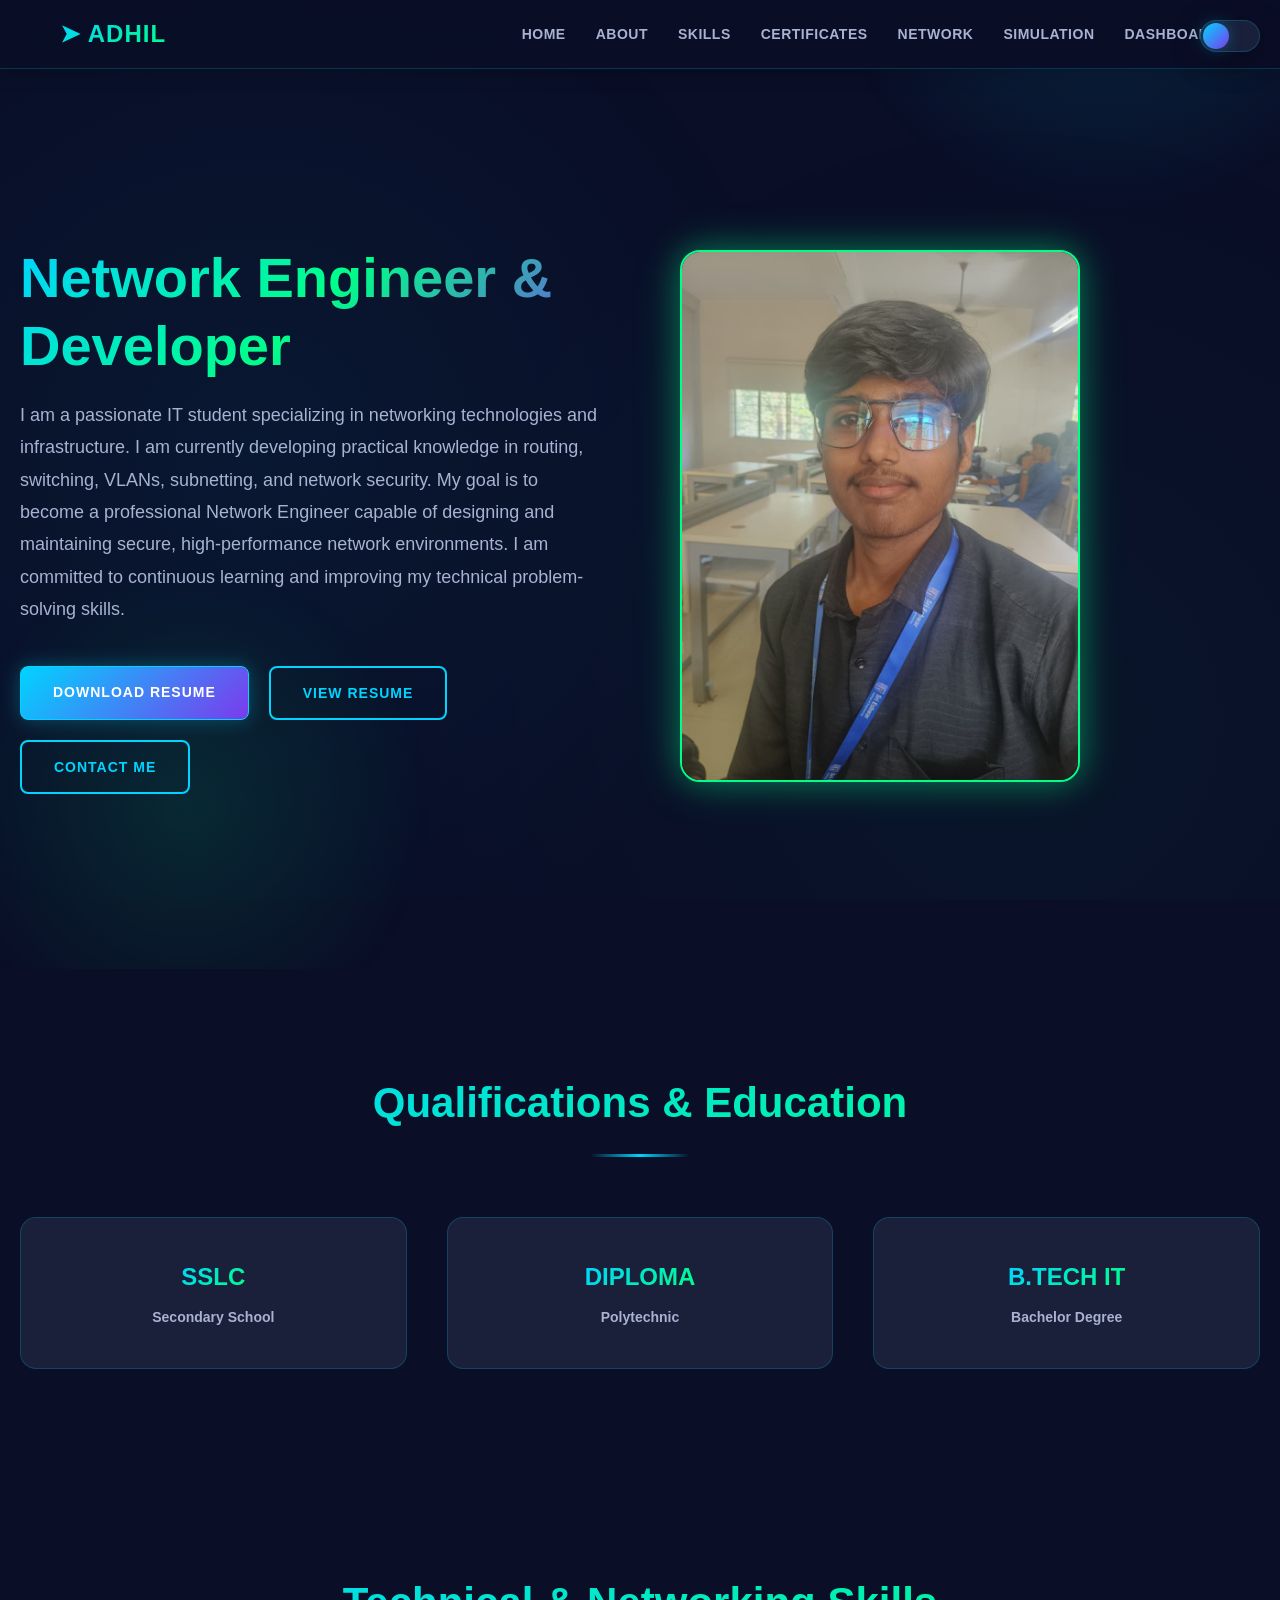
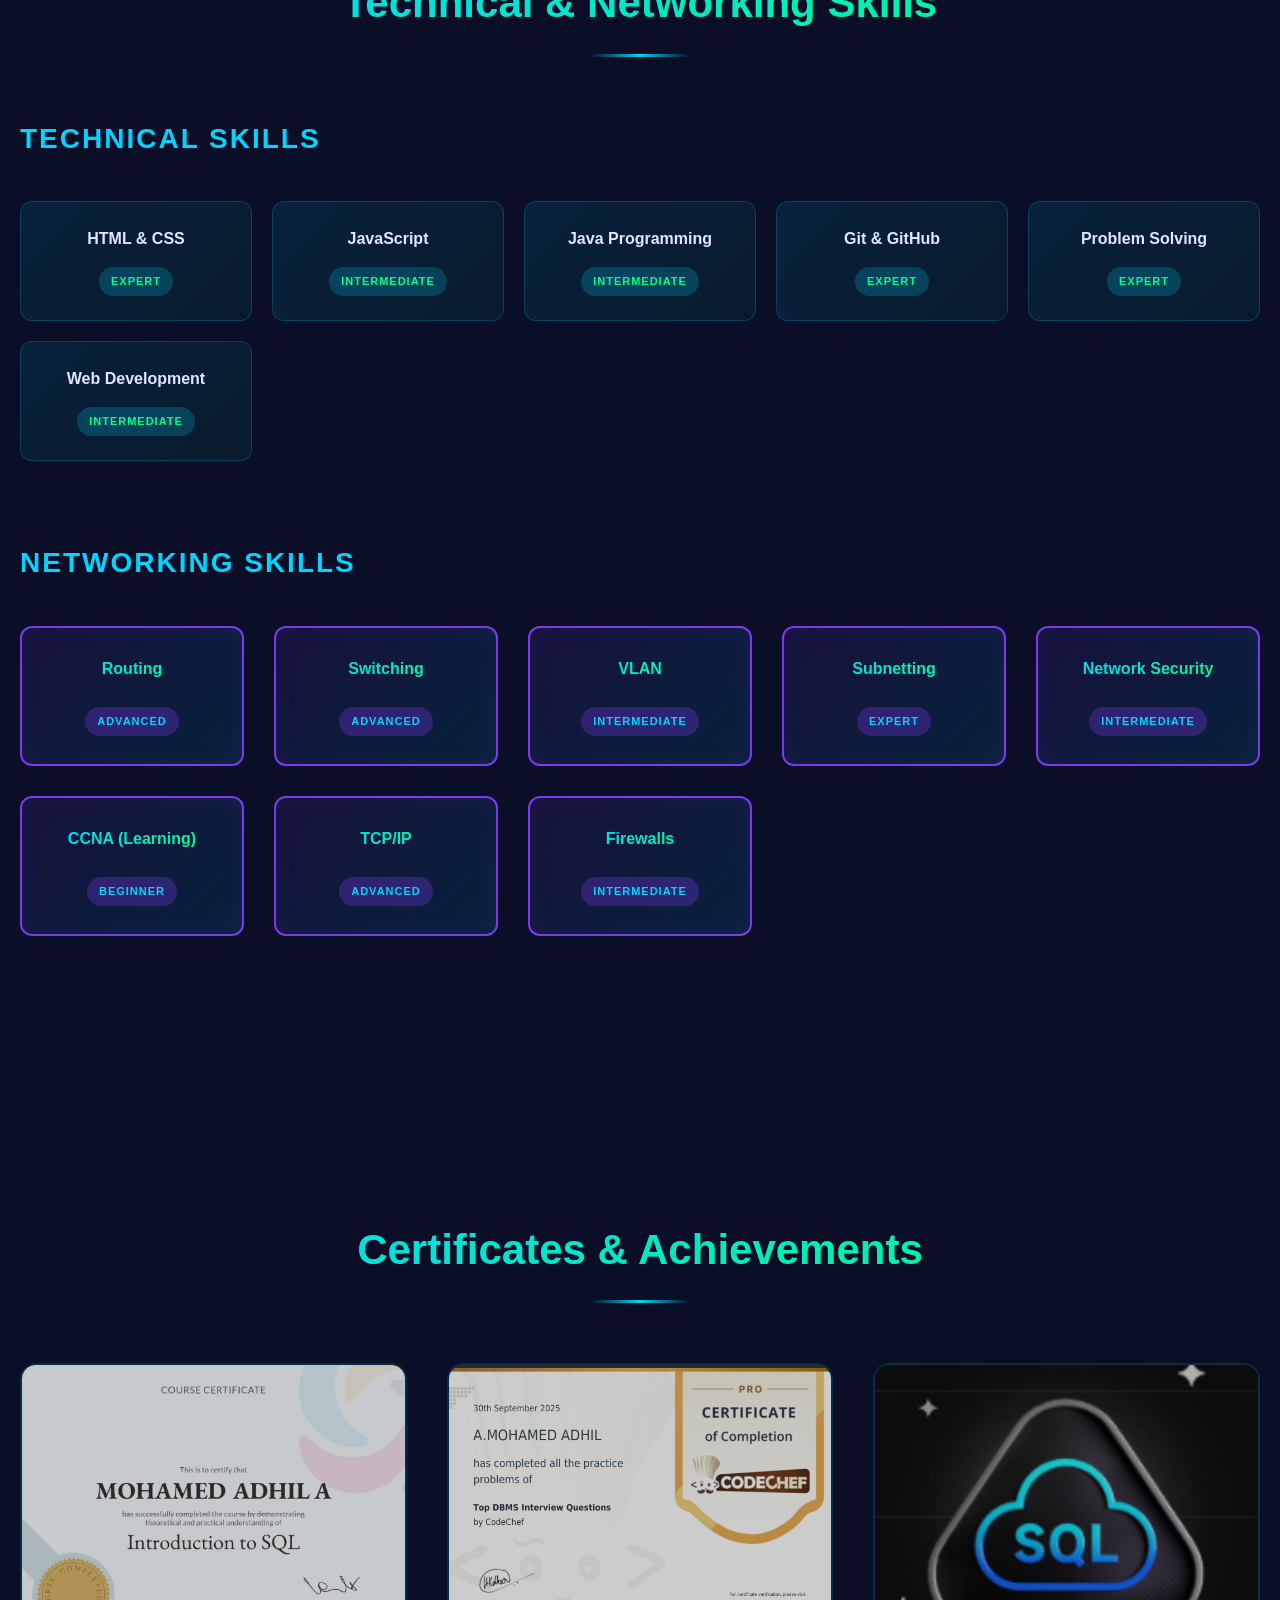
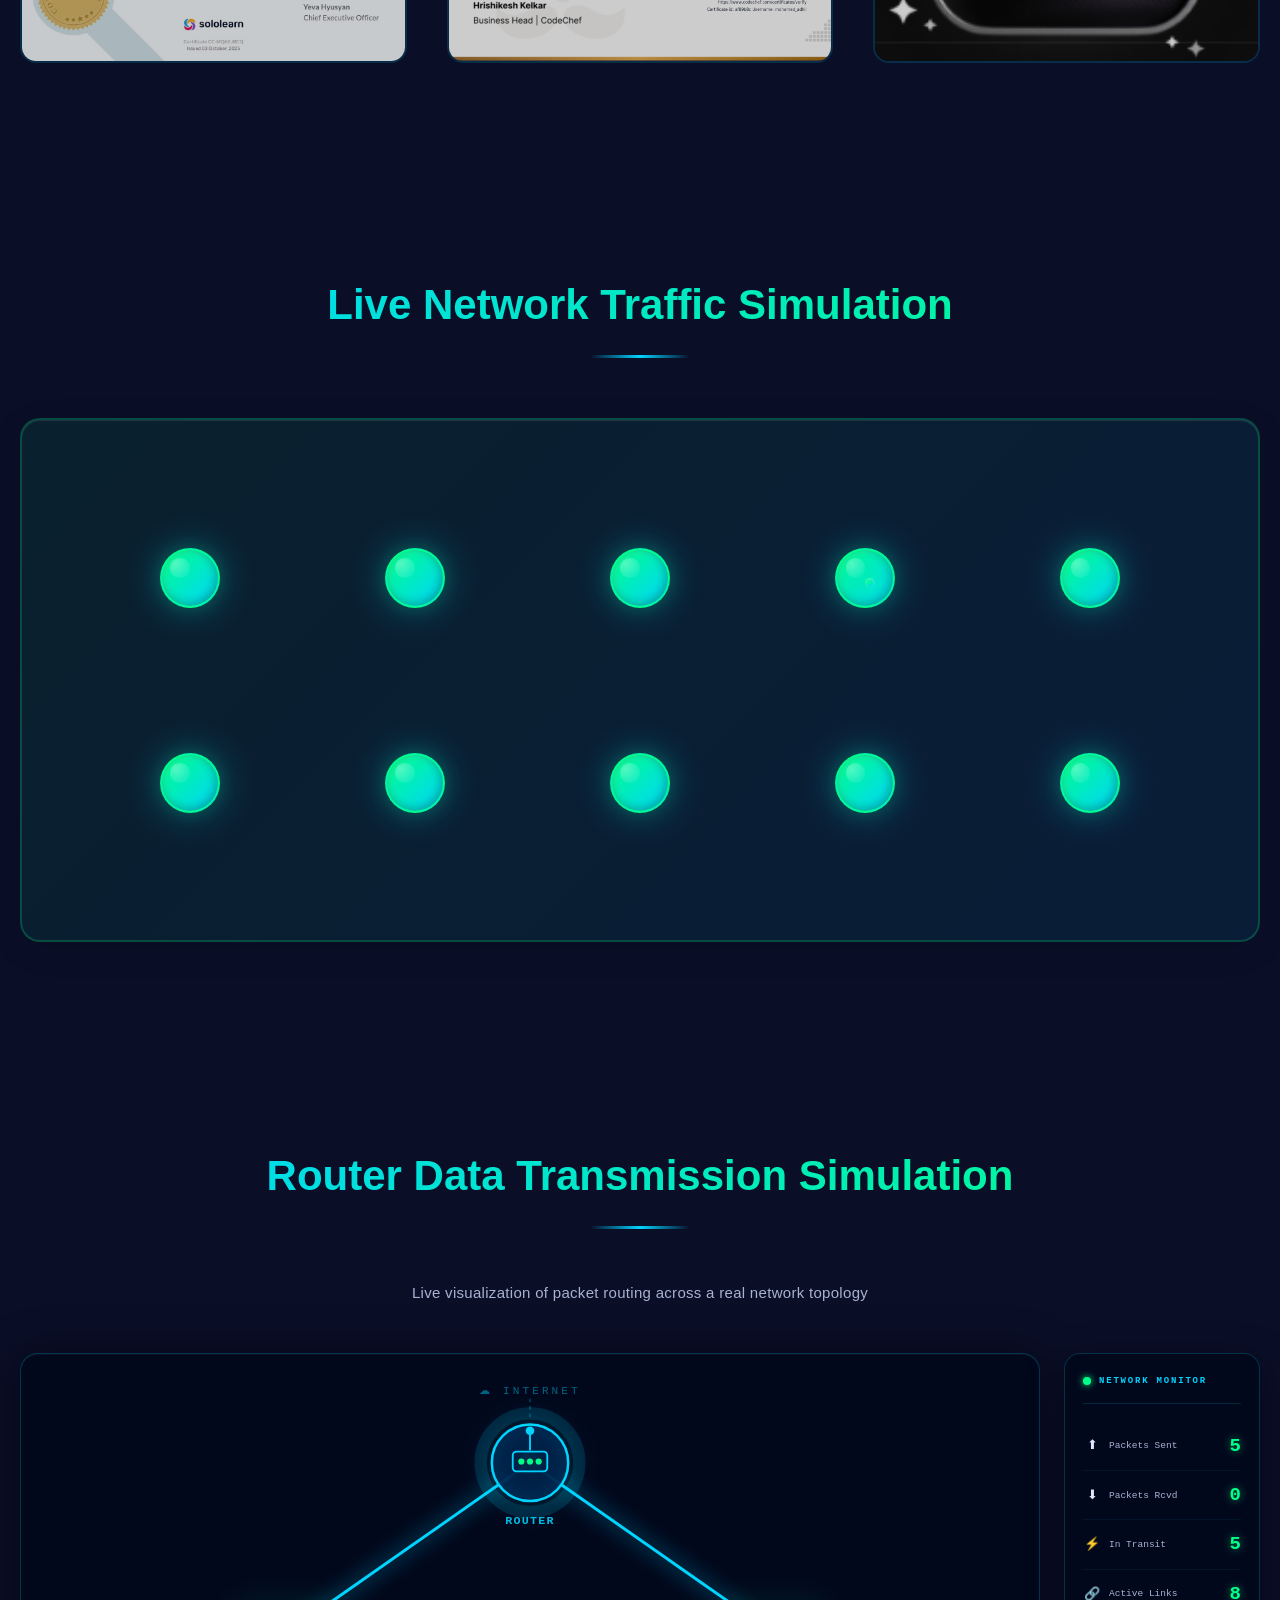
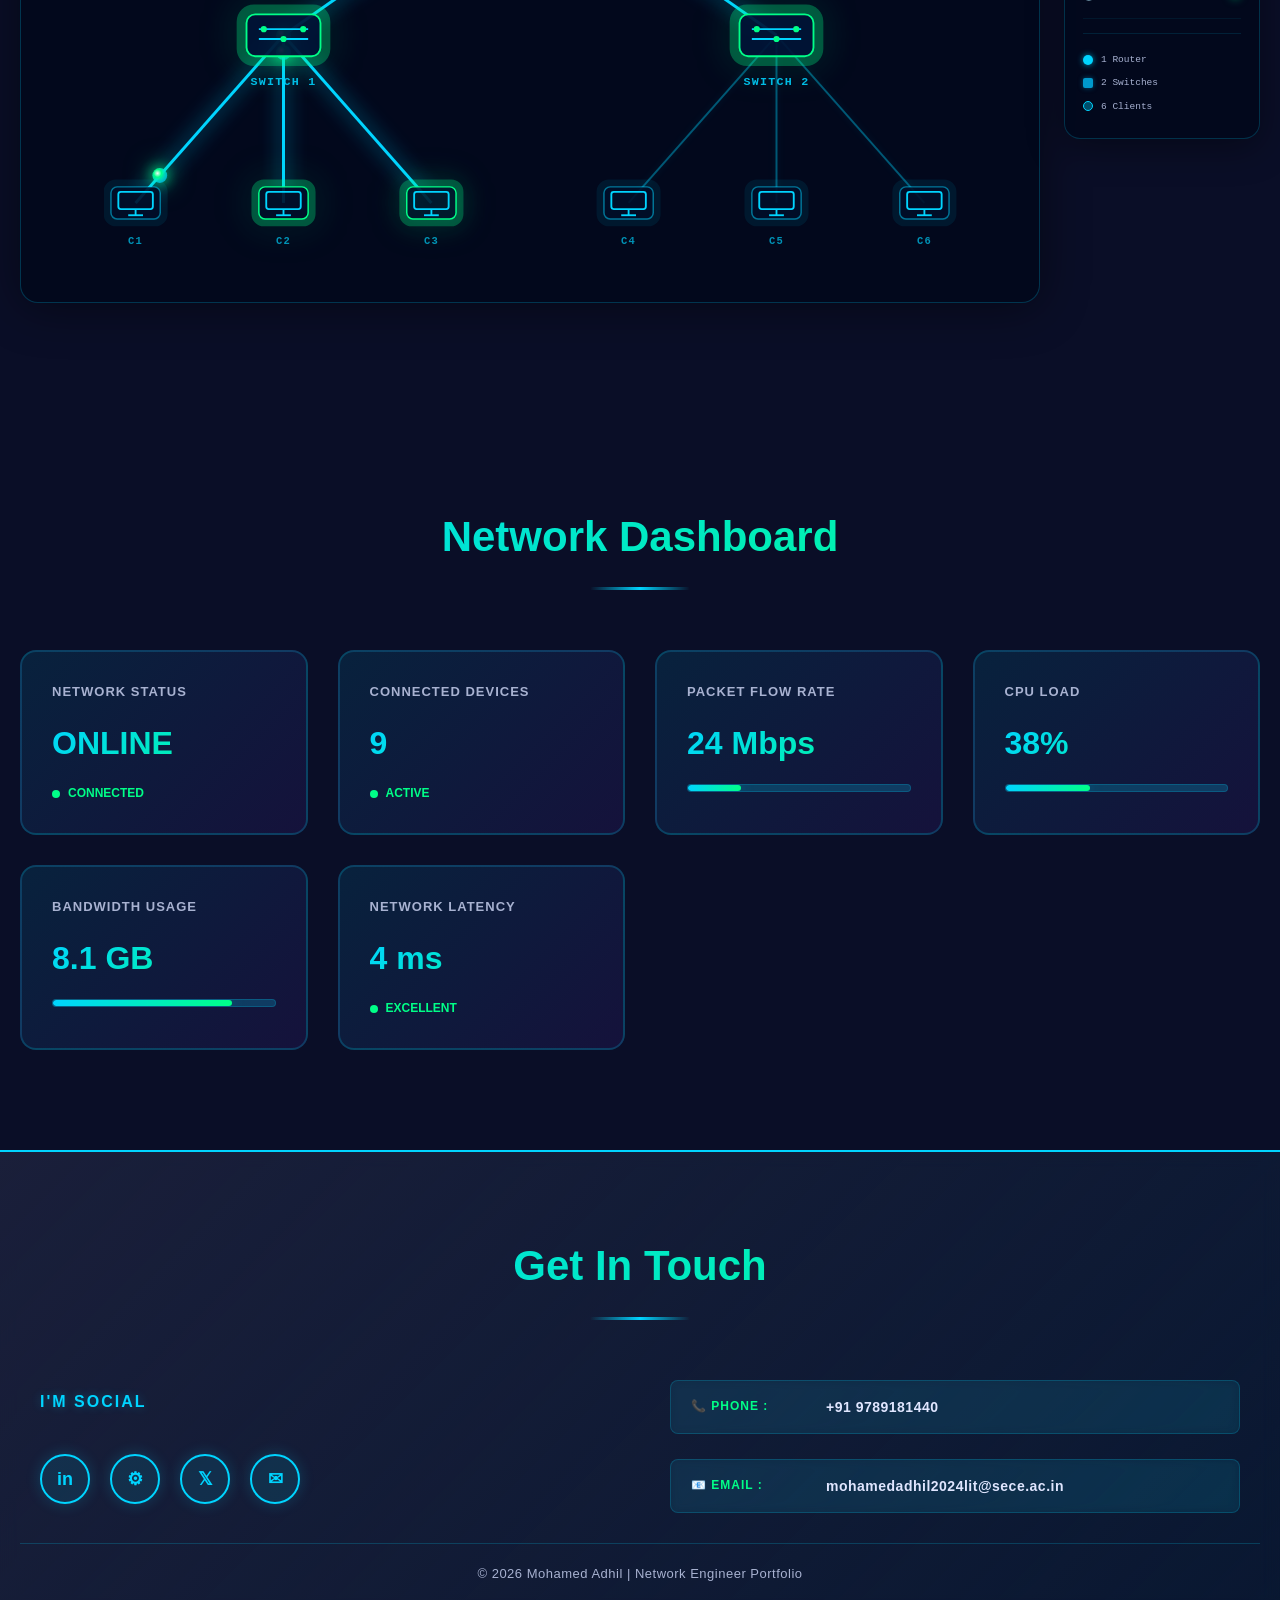
==== index.html @ 74b0b84f "Initial commit: Mohamed Adhil Network Engineer Portfolio" ====
<!DOCTYPE html>
<html lang="en">
<head>
<meta charset="UTF-8">
<meta name="viewport" content="width=device-width, initial-scale=1.0">
<title>Mohamed Adhil | Network Engineer Portfolio</title>
<link rel="stylesheet" href="style.css">
</head>
<body>

<!-- Force page to always start at HOME section -->
<script>
  // Disable browser's automatic scroll restoration
  if ('scrollRestoration' in window.history) {
    window.history.scrollRestoration = 'manual';
  }
  
  // Immediately clear any hash and force instant scroll to top
  if (window.location.hash) {
    window.history.replaceState(null, null, window.location.pathname);
  }
  window.scrollTo({ top: 0, behavior: 'instant' });
  
  // On page load completion, force scroll to top
  window.addEventListener('load', function() {
    window.scrollTo({ top: 0, behavior: 'instant' });
  });
  
  // KEY FIX: Before refresh/unload, strip the hash so the page reloads at top
  window.addEventListener('beforeunload', function() {
    if (window.location.hash) {
      window.history.replaceState(null, null, window.location.pathname);
    }
  });
</script>

<!-- Background Network Effect -->
<div class="network-background"></div>

<!-- Header -->
<header id="navbar"></header>

<!-- Dark/Light Mode Toggle -->
<div class="theme-toggle">
  <div class="toggle-ball"></div>
</div>

<!-- Main Content -->
<main>
<section id="hero"></section>
<section id="about"></section>
<section id="skills"></section>
<section id="projects"></section>
<section id="network"></section>
<section id="router-sim"></section>
<section id="dashboard"></section>
</main>

<!-- Footer -->
<footer id="contact" class="footer">
  <h2>Get In Touch</h2>
  <div class="footer-content">
    <div class="footer-section">
      <h3>I'M SOCIAL</h3>
      <div class="social-links">
        <a href="http://www.linkedin.com/in/a-mohamed-adhil" target="_blank" class="social-icon linkedin" title="LinkedIn">in</a>
        <a href="https://github.com/ADHIL7373" target="_blank" class="social-icon github" title="GitHub">⚙</a>
        <a href="https://x.com/adhil43608" target="_blank" class="social-icon twitter" title="Twitter">𝕏</a>
        <a href="mailto:mohamedadhil2024lit@sece.ac.in" class="social-icon email" title="Email">✉</a>
      </div>
    </div>
    <div class="footer-section">
      <div class="contact-item">
        <span class="contact-label">📞 PHONE :</span>
        <span class="contact-value">+91 9789181440</span>
      </div>
      <div class="contact-item">
        <span class="contact-label">📧 EMAIL :</span>
        <span class="contact-value">mohamedadhil2024lit@sece.ac.in</span>
      </div>
    </div>
  </div>
  <div class="footer-bottom">
    <p>© 2026 Mohamed Adhil | Network Engineer Portfolio</p>
  </div>
</footer>

<!-- Scripts -->
<script src="sections/components/navbar.js"></script>
<script src="sections/components/animations.js"></script>
<script src="sections/components/network.js"></script>
<script src="sections/components/dashboard.js"></script>
<script src="sections/components/router-sim.js"></script>
<script src="sections/components/binary-effect.js"></script>

<script>
// Auto-load sections
async function loadSection(id, file) {
  const res = await fetch(file);
  document.getElementById(id).innerHTML = await res.text();
  
  // Re-initialize animations and components after loading
  if (id === 'network') {
    setTimeout(() => initNetworkTraffic?.(), 150);
  }
  if (id === 'dashboard') {
    setTimeout(() => initDashboard?.(), 150);
  }
  if (id === 'router-sim') {
    setTimeout(() => initRouterSim?.(), 150);
  }
}

// Load all sections, then scroll to top and init animations
Promise.all([
  loadSection("hero", "sections/hero.html"),
  loadSection("about", "sections/about.html"),
  loadSection("skills", "sections/skills.html"),
  loadSection("projects", "sections/projects.html"),
  loadSection("network", "sections/network.html"),
  loadSection("router-sim", "sections/router-sim.html"),
  loadSection("dashboard", "sections/dashboard.html")
]).then(() => {
  // Force top after all sections have been injected
  window.scrollTo({ top: 0, behavior: 'instant' });
  // Now that all elements exist, init scroll animations
  if (typeof initScrollAnimations === 'function') initScrollAnimations();
  if (typeof initBinaryEffect    === 'function') initBinaryEffect();
});

// Theme toggle functionality
const themeToggle = document.querySelector('.theme-toggle');
const htmlElement = document.documentElement;

// Load saved theme preference
const savedTheme = localStorage.getItem('theme') || 'dark';
htmlElement.setAttribute('data-theme', savedTheme);

themeToggle.addEventListener('click', () => {
  const currentTheme = htmlElement.getAttribute('data-theme');
  const newTheme = currentTheme === 'dark' ? 'light' : 'dark';
  htmlElement.setAttribute('data-theme', newTheme);
  localStorage.setItem('theme', newTheme);
});
</script>

</body>
</html>
---- style.css ----
/* ============================================
   PORTFOLIO THEME CONFIGURATION
   ============================================ */

:root {
  /* Dark Theme (Default) */
  --bg-primary: #0a0e27;
  --bg-secondary: #1a1f3a;
  --bg-tertiary: #252d4a;
  --text-primary: #e0e6ff;
  --text-secondary: #a8b2d1;
  --accent-blue: #00d4ff;
  --accent-green: #00ff88;
  --accent-purple: #7c3aed;
  --glow-blue: rgba(0, 212, 255, 0.3);
  --glow-green: rgba(0, 255, 136, 0.2);
  --border-color: rgba(0, 212, 255, 0.2);
  --shadow: 0 8px 32px rgba(0, 0, 0, 0.3);
}

[data-theme="light"] {
  --bg-primary: #f5f7fa;
  --bg-secondary: #ffffff;
  --bg-tertiary: #eef2f7;
  --text-primary: #1a1a2e;
  --text-secondary: #5a5a7a;
  --accent-blue: #0066cc;
  --accent-green: #00aa44;
  --accent-purple: #6c2fb0;
  --glow-blue: rgba(0, 102, 204, 0.15);
  --glow-green: rgba(0, 170, 68, 0.15);
  --border-color: rgba(0, 102, 204, 0.2);
  --shadow: 0 8px 32px rgba(0, 0, 0, 0.08);
}

/* ============================================
   GLOBAL STYLES
   ============================================ */

* {
  margin: 0;
  padding: 0;
  box-sizing: border-box;
}

html, body {
  width: 100%;
  height: 100%;
  font-family: 'Segoe UI', Tahoma, Geneva, Verdana, sans-serif;
  background: var(--bg-primary);
  color: var(--text-primary);
  line-height: 1.6;
  scroll-behavior: auto;
  transition: background-color 0.3s ease, color 0.3s ease;
}

/* Background Network Effect */
.network-background {
  position: fixed;
  top: 0;
  left: 0;
  width: 100%;
  height: 100%;
  background: 
    radial-gradient(circle at 20% 50%, rgba(0, 212, 255, 0.05) 0%, transparent 50%),
    radial-gradient(circle at 80% 80%, rgba(7, 255, 136, 0.03) 0%, transparent 50%);
  pointer-events: none;
  z-index: 0;
  animation: networkFlow 20s ease-in-out infinite;
}

@keyframes networkFlow {
  0%, 100% {
    background-position: 0% 0%;
  }
  50% {
    background-position: 1% 1%;
  }
}

/* ============================================
   THEME TOGGLE
   ============================================ */

.theme-toggle {
  position: fixed;
  top: 20px;
  right: 20px;
  z-index: 1000;
  width: 60px;
  height: 32px;
  background: var(--bg-secondary);
  border: 1px solid var(--border-color);
  border-radius: 50px;
  cursor: pointer;
  display: flex;
  align-items: center;
  padding: 2px;
  box-shadow: var(--shadow);
  backdrop-filter: blur(10px);
  transition: all 0.3s ease;
}

.theme-toggle:hover {
  border-color: var(--accent-blue);
  box-shadow: 0 8px 32px var(--glow-blue);
}

.toggle-ball {
  width: 26px;
  height: 26px;
  background: linear-gradient(135deg, var(--accent-blue), var(--accent-purple));
  border-radius: 50%;
  transition: transform 0.3s cubic-bezier(0.68, -0.55, 0.265, 1.55);
  box-shadow: 0 0 15px var(--glow-blue);
}

[data-theme="light"] .toggle-ball {
  transform: translateX(28px);
}

/* ============================================
   NAVBAR
   ============================================ */

header {
  position: sticky;
  top: 0;
  z-index: 100;
  background: rgba(10, 14, 39, 0.8);
  backdrop-filter: blur(12px);
  border-bottom: 1px solid var(--border-color);
  box-shadow: 0 4px 20px rgba(0, 0, 0, 0.2);
  transition: all 0.3s ease;
}

[data-theme="light"] header {
  background: rgba(255, 255, 255, 0.9);
}

.nav {
  display: flex;
  justify-content: space-between;
  align-items: center;
  padding: 15px 60px;
  max-width: 1400px;
  margin: 0 auto;
}

.nav-logo {
  font-size: 24px;
  font-weight: 900;
  background: linear-gradient(135deg, var(--accent-blue), var(--accent-green));
  -webkit-background-clip: text;
  -webkit-text-fill-color: transparent;
  background-clip: text;
  letter-spacing: 1px;
  text-transform: uppercase;
}

.nav ul {
  display: flex;
  gap: 30px;
  list-style: none;
}

.nav a {
  color: var(--text-secondary);
  text-decoration: none;
  font-weight: 600;
  font-size: 14px;
  text-transform: uppercase;
  letter-spacing: 0.5px;
  position: relative;
  transition: color 0.3s ease;
}

.nav a::after {
  content: '';
  position: absolute;
  bottom: -5px;
  left: 0;
  width: 0;
  height: 2px;
  background: linear-gradient(90deg, var(--accent-blue), var(--accent-green));
  transition: width 0.3s ease;
}

.nav a:hover {
  color: var(--accent-blue);
}

.nav a:hover::after {
  width: 100%;
}

/* ============================================
   HERO SECTION
   ============================================ */

.hero {
  min-height: 100vh;
  display: flex;
  align-items: center;
  justify-content: center;
  position: relative;
  padding: 60px 20px;
  overflow: hidden;
}

.hero::before {
  content: '';
  position: absolute;
  top: -50%;
  right: -10%;
  width: 600px;
  height: 600px;
  background: radial-gradient(circle, rgba(0, 212, 255, 0.15) 0%, transparent 70%);
  border-radius: 50%;
  animation: float 6s ease-in-out infinite;
  z-index: 1;
}

.hero::after {
  content: '';
  position: absolute;
  bottom: -10%;
  left: -5%;
  width: 500px;
  height: 500px;
  background: radial-gradient(circle, rgba(0, 255, 136, 0.1) 0%, transparent 70%);
  border-radius: 50%;
  animation: float 8s ease-in-out infinite reverse;
  z-index: 1;
}

@keyframes float {
  0%, 100% { transform: translateY(0px); }
  50% { transform: translateY(50px); }
}

.hero-content {
  display: flex;
  align-items: center;
  gap: 80px;
  max-width: 1400px;
  position: relative;
  z-index: 2;
  width: 100%;
}

.hero-text {
  flex: 1;
  animation: slideInLeft 0.8s ease-out;
}

.hero-text h1 {
  font-size: 56px;
  font-weight: 900;
  margin-bottom: 20px;
  background: linear-gradient(135deg, var(--accent-blue), var(--accent-green), var(--accent-purple));
  -webkit-background-clip: text;
  -webkit-text-fill-color: transparent;
  background-clip: text;
  line-height: 1.2;
}

.hero-text p {
  font-size: 18px;
  color: var(--text-secondary);
  margin-bottom: 30px;
  line-height: 1.8;
}

.hero-buttons {
  display: flex;
  gap: 20px;
  flex-wrap: wrap;
  margin-top: 40px;
}

.btn {
  padding: 14px 32px;
  border-radius: 8px;
  text-decoration: none;
  font-weight: 700;
  font-size: 14px;
  text-transform: uppercase;
  letter-spacing: 1px;
  cursor: pointer;
  transition: all 0.3s ease;
  border: none;
  display: inline-block;
  position: relative;
  overflow: hidden;
}

.btn-primary {
  background: linear-gradient(135deg, var(--accent-blue), var(--accent-purple));
  color: white;
  box-shadow: 0 0 20px var(--glow-blue);
  border: 1px solid var(--accent-blue);
}

.btn-primary:hover {
  transform: translateY(-3px);
  box-shadow: 0 0 30px var(--glow-blue);
}

.btn-secondary {
  background: transparent;
  color: var(--accent-blue);
  border: 2px solid var(--accent-blue);
}

.btn-secondary:hover {
  background: var(--glow-blue);
  transform: translateY(-3px);
}

.hero-image {
  flex: 1;
  animation: slideInRight 0.8s ease-out;
}

.hero-image img {
  width: 100%;
  max-width: 400px;
  border-radius: 20px;
  border: 2px solid var(--accent-green);
  box-shadow: 0 0 30px var(--glow-green);
  filter: drop-shadow(0 0 20px rgba(0, 255, 136, 0.3));
  transition: all 0.3s ease;
}

.hero-image img:hover {
  transform: scale(1.05) rotateY(5deg);
  box-shadow: 0 0 40px var(--glow-green);
}

@keyframes slideInLeft {
  from {
    opacity: 0;
    transform: translateX(-50px);
  }
  to {
    opacity: 1;
    transform: translateX(0);
  }
}

@keyframes slideInRight {
  from {
    opacity: 0;
    transform: translateX(50px);
  }
  to {
    opacity: 1;
    transform: translateX(0);
  }
}

/* ============================================
   CONTAINER & SECTIONS
   ============================================ */

.container {
  max-width: 1400px;
  margin: 0 auto;
  padding: 100px 20px;
  position: relative;
  z-index: 2;
}

section {
  position: relative;
}

h2 {
  font-size: 42px;
  font-weight: 900;
  margin-bottom: 60px;
  text-align: center;
  background: linear-gradient(135deg, var(--accent-blue), var(--accent-green));
  -webkit-background-clip: text;
  -webkit-text-fill-color: transparent;
  background-clip: text;
  position: relative;
  padding-bottom: 20px;
}

h2::after {
  content: '';
  position: absolute;
  bottom: 0;
  left: 50%;
  transform: translateX(-50%);
  width: 100px;
  height: 3px;
  background: linear-gradient(90deg, transparent, var(--accent-blue), transparent);
  border-radius: 2px;
}

/* ============================================
   ABOUT / QUALIFICATIONS SECTION
   ============================================ */

.qualifications-grid {
  display: grid;
  grid-template-columns: repeat(auto-fit, minmax(280px, 1fr));
  gap: 40px;
  margin-top: 60px;
}

.qualification-card {
  background: var(--bg-secondary);
  border: 1px solid var(--border-color);
  border-radius: 16px;
  padding: 40px;
  text-align: center;
  font-size: 24px;
  font-weight: 900;
  cursor: pointer;
  transition: all 0.3s ease;
  position: relative;
  overflow: hidden;
  backdrop-filter: blur(10px);
}

.qualification-card::before {
  content: '';
  position: absolute;
  top: 0;
  left: 0;
  width: 100%;
  height: 3px;
  background: linear-gradient(90deg, var(--accent-blue), var(--accent-green));
  transform: scaleX(0);
  transform-origin: left;
  transition: transform 0.3s ease;
}

.qualification-card:hover {
  border-color: var(--accent-blue);
  transform: translateY(-10px);
  box-shadow: 0 0 30px var(--glow-blue);
  background: rgba(0, 212, 255, 0.05);
}

.qualification-card:hover::before {
  transform: scaleX(1);
}

.qualification-card .qual-title {
  background: linear-gradient(135deg, var(--accent-blue), var(--accent-green));
  -webkit-background-clip: text;
  -webkit-text-fill-color: transparent;
  background-clip: text;
}

/* ============================================
   SKILLS SECTION
   ============================================ */

.skills-container {
  margin-top: 60px;
}

.skill-category {
  margin-bottom: 80px;
}

.skill-category h3 {
  font-size: 28px;
  color: var(--accent-blue);
  margin-bottom: 40px;
  text-transform: uppercase;
  letter-spacing: 2px;
}

.skill-grid {
  display: grid;
  grid-template-columns: repeat(auto-fit, minmax(200px, 1fr));
  gap: 20px;
}

.skill-card {
  background: linear-gradient(135deg, rgba(0, 212, 255, 0.1), rgba(0, 255, 136, 0.05));
  border: 1px solid var(--border-color);
  border-radius: 12px;
  padding: 24px;
  text-align: center;
  font-weight: 700;
  cursor: pointer;
  transition: all 0.3s ease;
  backdrop-filter: blur(10px);
  position: relative;
  overflow: hidden;
  display: flex;
  flex-direction: column;
  gap: 12px;
  justify-content: space-between;
  min-height: 120px;
}

.skill-level {
  font-size: 11px;
  text-transform: uppercase;
  letter-spacing: 1px;
  background: rgba(0, 212, 255, 0.2);
  color: var(--accent-green);
  padding: 6px 12px;
  border-radius: 20px;
  font-weight: 600;
  align-self: center;
}

.skill-card::after {
  content: '';
  position: absolute;
  top: 0;
  left: 0;
  width: 100%;
  height: 100%;
  background: radial-gradient(circle, rgba(0, 212, 255, 0.2), transparent);
  opacity: 0;
  transition: opacity 0.3s ease;
}

.skill-card:hover {
  border-color: var(--accent-blue);
  transform: translateY(-5px) scale(1.05);
  box-shadow: 0 0 25px var(--glow-blue);
  background: linear-gradient(135deg, rgba(0, 212, 255, 0.15), rgba(0, 255, 136, 0.1));
}

.skill-card:hover::after {
  opacity: 1;
}

.networking-grid {
  display: grid;
  grid-template-columns: repeat(auto-fit, minmax(220px, 1fr));
  gap: 30px;
}

.network-skill-card {
  background: linear-gradient(135deg, rgba(124, 58, 237, 0.1), rgba(0, 212, 255, 0.1));
  border: 2px solid var(--accent-purple);
  border-radius: 12px;
  padding: 28px;
  text-align: center;
  font-weight: 700;
  font-size: 16px;
  cursor: pointer;
  transition: all 0.3s ease;
  backdrop-filter: blur(10px);
  position: relative;
  box-shadow: inset 0 0 20px rgba(124, 58, 237, 0.1);
  display: flex;
  flex-direction: column;
  gap: 12px;
  justify-content: space-between;
  min-height: 140px;
}

.network-skill-card::before {
  content: '';
  position: absolute;
  top: 0;
  left: 0;
  width: 100%;
  height: 100%;
  background: radial-gradient(circle at center, rgba(0, 212, 255, 0.3), transparent);
  opacity: 0;
  transition: opacity 0.3s ease;
  border-radius: 12px;
}

.network-skill-card:hover {
  border-color: var(--accent-blue);
  transform: translateY(-8px) rotateY(5deg);
  box-shadow: 0 0 30px var(--glow-blue), inset 0 0 20px rgba(0, 212, 255, 0.15);
  background: linear-gradient(135deg, rgba(0, 212, 255, 0.15), rgba(0, 255, 136, 0.1));
}

.network-skill-card:hover::before {
  opacity: 1;
}

.network-skill-card span {
  position: relative;
  z-index: 1;
  background: linear-gradient(135deg, var(--accent-blue), var(--accent-green));
  -webkit-background-clip: text;
  -webkit-text-fill-color: transparent;
  background-clip: text;
}

.network-skill-card .skill-level {
  font-size: 11px;
  text-transform: uppercase;
  letter-spacing: 1px;
  background: rgba(124, 58, 237, 0.3);
  color: var(--accent-blue);
  padding: 6px 12px;
  border-radius: 20px;
  font-weight: 600;
  align-self: center;
}

/* ============================================
   CERTIFICATES SECTION
   ============================================ */

.certificate-gallery {
  display: grid;
  grid-template-columns: repeat(auto-fit, minmax(300px, 1fr));
  gap: 40px;
  margin-top: 60px;
}

.certificate-card {
  position: relative;
  border-radius: 16px;
  overflow: hidden;
  cursor: pointer;
  transition: all 0.3s ease;
}

.certificate-card img {
  width: 100%;
  height: 300px;
  object-fit: cover;
  border-radius: 16px;
  border: 2px solid var(--border-color);
  transition: all 0.3s ease;
  filter: brightness(0.8);
}

.certificate-card:hover img {
  transform: scale(1.1);
  filter: brightness(1);
  border-color: var(--accent-blue);
  box-shadow: 0 0 30px var(--glow-blue);
}

.certificate-overlay {
  position: absolute;
  top: 0;
  left: 0;
  width: 100%;
  height: 100%;
  background: linear-gradient(135deg, rgba(0, 212, 255, 0.2), rgba(0, 255, 136, 0.1));
  display: flex;
  align-items: center;
  justify-content: center;
  border-radius: 16px;
  opacity: 0;
  transition: opacity 0.3s ease;
  backdrop-filter: blur(5px);
}

.certificate-card:hover .certificate-overlay {
  opacity: 1;
}

.cert-badge {
  background: linear-gradient(135deg, var(--accent-blue), var(--accent-purple));
  color: white;
  padding: 12px 24px;
  border-radius: 50px;
  font-weight: 700;
  font-size: 14px;
  text-transform: uppercase;
  letter-spacing: 1px;
  box-shadow: 0 0 20px var(--glow-blue);
}

/* ============================================
   NETWORK TOPOLOGY SECTION
   ============================================ */

.topology-container {
  position: relative;
  margin-top: 60px;
  padding: 60px;
  background: linear-gradient(135deg, rgba(0, 212, 255, 0.05), rgba(0, 255, 136, 0.05));
  border: 2px solid var(--border-color);
  border-radius: 20px;
  backdrop-filter: blur(10px);
  min-height: 500px;
  display: flex;
  align-items: center;
  justify-content: center;
}

.topology-grid {
  display: flex;
  justify-content: center;
  align-items: center;
  gap: 100px;
  flex-wrap: wrap;
  width: 100%;
  position: relative;
  z-index: 2;
}

.topology-node {
  width: 100px;
  height: 100px;
  border-radius: 12px;
  background: linear-gradient(135deg, rgba(0, 212, 255, 0.2), rgba(124, 58, 237, 0.2));
  border: 2px solid var(--accent-blue);
  display: flex;
  align-items: center;
  justify-content: center;
  cursor: pointer;
  transition: all 0.3s ease;
  position: relative;
  box-shadow: 0 0 20px var(--glow-blue);
  font-size: 12px;
  font-weight: 700;
  text-align: center;
  padding: 10px;
}

.topology-node img {
  width: 50px;
  height: 50px;
  object-fit: contain;
  filter: drop-shadow(0 0 8px var(--glow-blue));
  transition: all 0.3s ease;
}

.topology-node:hover {
  transform: scale(1.15);
  box-shadow: 0 0 40px var(--glow-blue);
  border-color: var(--accent-green);
}

.topology-node:hover img {
  filter: drop-shadow(0 0 15px var(--accent-green));
}

/* Connection lines */
.topology-connection-line {
  position: absolute;
  height: 3px;
  background: linear-gradient(90deg, var(--accent-blue), transparent, var(--accent-green));
  transform-origin: left center;
  box-shadow: 0 0 10px var(--glow-blue);
  animation: connectionGlow 2s ease-in-out infinite;
}

@keyframes connectionGlow {
  0%, 100% { opacity: 0.5; }
  50% { opacity: 1; }
}

/* ============================================
   NETWORK TRAFFIC SECTION
   ============================================ */

.network-traffic-container {
  margin-top: 60px;
  padding: 60px;
  background: linear-gradient(135deg, rgba(0, 255, 136, 0.08), rgba(0, 212, 255, 0.08));
  border: 2px solid var(--glow-green);
  border-radius: 20px;
  backdrop-filter: blur(12px);
  position: relative;
  overflow: hidden;
  box-shadow: 
    0 8px 32px rgba(0, 0, 0, 0.1),
    inset 0 1px 1px rgba(255, 255, 255, 0.1);
  transition: all 0.3s ease;
}

.network-traffic-container:hover {
  border-color: rgba(0, 255, 136, 0.8);
  box-shadow: 
    0 12px 48px rgba(0, 255, 136, 0.15),
    inset 0 1px 1px rgba(255, 255, 255, 0.1);
}

.network-canvas {
  display: grid;
  grid-template-columns: repeat(5, 1fr);
  gap: 50px;
  min-height: 400px;
  position: relative;
  align-items: center;
  justify-items: center;
  padding: 20px;
}

.traffic-node {
  width: 60px;
  height: 60px;
  border-radius: 50%;
  background: linear-gradient(135deg, var(--accent-green) 0%, var(--accent-blue) 100%);
  border: 2px solid rgba(0, 255, 136, 0.6);
  display: flex;
  align-items: center;
  justify-content: center;
  box-shadow: 
    inset -2px -2px 8px rgba(0, 0, 0, 0.3),
    inset 2px 2px 8px rgba(255, 255, 255, 0.1),
    0 0 20px var(--glow-green),
    0 0 40px rgba(0, 212, 255, 0.3);
  position: relative;
  animation: nodePulse 2s ease-in-out infinite;
  transition: all 0.3s cubic-bezier(0.34, 1.56, 0.64, 1);
  cursor: pointer;
}

.traffic-node:hover {
  transform: scale(1.15);
  box-shadow: 
    inset -2px -2px 8px rgba(0, 0, 0, 0.3),
    inset 2px 2px 8px rgba(255, 255, 255, 0.15),
    0 0 30px var(--glow-green),
    0 0 60px rgba(0, 212, 255, 0.5);
}

@keyframes nodePulse {
  0%, 100% {
    box-shadow: 
      inset -2px -2px 8px rgba(0, 0, 0, 0.3),
      inset 2px 2px 8px rgba(255, 255, 255, 0.1),
      0 0 20px var(--glow-green),
      0 0 40px rgba(0, 212, 255, 0.3);
  }
  50% {
    box-shadow: 
      inset -2px -2px 8px rgba(0, 0, 0, 0.3),
      inset 2px 2px 8px rgba(255, 255, 255, 0.1),
      0 0 30px var(--glow-green),
      0 0 60px rgba(0, 212, 255, 0.5);
  }
}

.traffic-node::before {
  content: '';
  position: absolute;
  width: 100%;
  height: 100%;
  border-radius: 50%;
  border: 1px solid rgba(0, 255, 136, 0.4);
  animation: nodeRing 1.5s linear infinite;
  box-shadow: inset 0 0 12px rgba(0, 255, 136, 0.2);
}

.traffic-node::after {
  content: '';
  position: absolute;
  width: 35%;
  height: 35%;
  background: radial-gradient(circle at 30% 30%, rgba(255, 255, 255, 0.4), transparent);
  border-radius: 50%;
  top: 15%;
  left: 15%;
  pointer-events: none;
  opacity: 0.8;
}

@keyframes nodeRing {
  from { 
    transform: scale(1); 
    opacity: 1;
    box-shadow: inset 0 0 12px rgba(0, 255, 136, 0.4);
  }
  to { 
    transform: scale(1.9); 
    opacity: 0;
    box-shadow: inset 0 0 0px rgba(0, 255, 136, 0.1);
  }
}

.packet {
  width: 10px;
  height: 10px;
  background: radial-gradient(circle at 30% 30%, rgba(0, 255, 136, 0.9), var(--accent-blue));
  border-radius: 50%;
  position: absolute;
  box-shadow: 
    0 0 15px var(--glow-green),
    0 0 25px rgba(0, 212, 255, 0.4),
    inset 0 1px 3px rgba(255, 255, 255, 0.3);
  filter: drop-shadow(0 0 8px var(--accent-green));
  z-index: 10;
  animation: packetGlow 1s ease-in-out infinite;
}

@keyframes packetGlow {
  0%, 100% {
    box-shadow: 
      0 0 15px var(--glow-green),
      0 0 25px rgba(0, 212, 255, 0.4),
      inset 0 1px 3px rgba(255, 255, 255, 0.3);
  }
  50% {
    box-shadow: 
      0 0 20px var(--glow-green),
      0 0 35px rgba(0, 212, 255, 0.6),
      inset 0 1px 3px rgba(255, 255, 255, 0.4);
  }
}

/* ============================================
   NETWORK TRAFFIC — LIGHT MODE OVERRIDES
   ============================================ */

[data-theme="light"] .network-traffic-container {
  background: linear-gradient(135deg, rgba(0, 140, 80, 0.08), rgba(0, 100, 200, 0.10));
  border: 2px solid rgba(0, 140, 80, 0.5);
  box-shadow:
    0 8px 32px rgba(0, 0, 0, 0.12),
    inset 0 1px 1px rgba(255, 255, 255, 0.8);
}

[data-theme="light"] .network-traffic-container:hover {
  border-color: rgba(0, 140, 80, 0.85);
  box-shadow:
    0 12px 48px rgba(0, 140, 80, 0.18),
    inset 0 1px 1px rgba(255, 255, 255, 0.8);
}

[data-theme="light"] .traffic-node {
  background: linear-gradient(135deg, #0077cc 0%, #00aa55 100%);
  border: 2px solid rgba(0, 119, 204, 0.7);
  box-shadow:
    inset -3px -3px 8px rgba(0, 0, 0, 0.25),
    inset 2px 2px 8px rgba(255, 255, 255, 0.35),
    0 4px 16px rgba(0, 100, 180, 0.35),
    0 0 20px rgba(0, 150, 90, 0.25);
  animation: nodePulseLight 2s ease-in-out infinite;
}

[data-theme="light"] .traffic-node:hover {
  transform: scale(1.15);
  box-shadow:
    inset -3px -3px 8px rgba(0, 0, 0, 0.25),
    inset 2px 2px 8px rgba(255, 255, 255, 0.4),
    0 6px 24px rgba(0, 100, 180, 0.5),
    0 0 32px rgba(0, 150, 90, 0.4);
}

@keyframes nodePulseLight {
  0%, 100% {
    box-shadow:
      inset -3px -3px 8px rgba(0, 0, 0, 0.25),
      inset 2px 2px 8px rgba(255, 255, 255, 0.35),
      0 4px 16px rgba(0, 100, 180, 0.35),
      0 0 20px rgba(0, 150, 90, 0.25);
  }
  50% {
    box-shadow:
      inset -3px -3px 8px rgba(0, 0, 0, 0.25),
      inset 2px 2px 8px rgba(255, 255, 255, 0.4),
      0 6px 24px rgba(0, 100, 180, 0.5),
      0 0 32px rgba(0, 150, 90, 0.4);
  }
}

[data-theme="light"] .traffic-node::before {
  border: 1px solid rgba(0, 119, 204, 0.5);
  box-shadow: inset 0 0 12px rgba(0, 119, 204, 0.15);
}

[data-theme="light"] .packet {
  background: radial-gradient(circle at 30% 30%, #00cc55, #0066cc);
  box-shadow:
    0 0 10px rgba(0, 119, 204, 0.7),
    0 0 20px rgba(0, 170, 68, 0.5),
    inset 0 1px 3px rgba(255, 255, 255, 0.5);
  filter: drop-shadow(0 0 5px rgba(0, 100, 180, 0.6));
}

/* ============================================
   TERMINAL SECTION
   ============================================ */

.terminal-container {
  margin-top: 60px;
  background: #0d0d1a;
  border: 2px solid var(--accent-green);
  border-radius: 12px;
  overflow: hidden;
  box-shadow: inset 0 0 30px rgba(0, 255, 136, 0.1), 0 0 30px var(--glow-green);
  backdrop-filter: blur(10px);
  font-family: 'Courier New', monospace;
}

.terminal-header {
  background: rgba(0, 255, 136, 0.1);
  border-bottom: 1px solid var(--accent-green);
  padding: 15px 20px;
  display: flex;
  gap: 10px;
  align-items: center;
}

.terminal-dot {
  width: 12px;
  height: 12px;
  border-radius: 50%;
  background: var(--accent-green);
}

.terminal-dot:nth-child(2) {
  background: var(--accent-blue);
}

.terminal-dot:nth-child(3) {
  background: var(--accent-purple);
}

.terminal-title {
  color: var(--accent-green);
  font-size: 14px;
  font-weight: 700;
  margin-left: 10px;
  letter-spacing: 0.5px;
}

.terminal-body {
  padding: 20px;
  height: 300px;
  overflow-y: auto;
  color: var(--accent-green);
  background: linear-gradient(to bottom, rgba(0, 255, 136, 0.05), rgba(0, 212, 255, 0.02));
}

.terminal-line {
  margin-bottom: 12px;
  font-size: 14px;
  line-height: 1.6;
}

.terminal-prompt {
  color: var(--accent-blue);
  font-weight: 700;
}

.terminal-input {
  width: 100%;
  background: transparent;
  border: none;
  border-bottom: 2px solid var(--accent-green);
  color: var(--accent-green);
  font-family: 'Courier New', monospace;
  font-size: 14px;
  padding: 10px 0;
  outline: none;
  margin-top: 20px;
  transition: border-color 0.3s ease;
}

.terminal-input:focus {
  border-color: var(--accent-blue);
}

.terminal-output {
  color: var(--accent-green);
  white-space: pre-wrap;
  word-wrap: break-word;
  margin-bottom: 10px;
}

.terminal-error {
  color: #ff6b6b;
}

/* ============================================
   DASHBOARD SECTION
   ============================================ */

.dashboard-grid {
  display: grid;
  grid-template-columns: repeat(auto-fit, minmax(280px, 1fr));
  gap: 30px;
  margin-top: 60px;
}

.dashboard-card {
  background: linear-gradient(135deg, rgba(0, 212, 255, 0.1), rgba(124, 58, 237, 0.1));
  border: 2px solid var(--border-color);
  border-radius: 16px;
  padding: 30px;
  backdrop-filter: blur(10px);
  position: relative;
  overflow: hidden;
  transition: all 0.3s ease;
}

.dashboard-card::before {
  content: '';
  position: absolute;
  top: -50%;
  right: -50%;
  width: 200px;
  height: 200px;
  background: radial-gradient(circle, var(--glow-blue), transparent);
  opacity: 0;
  transition: opacity 0.3s ease;
}

.dashboard-card:hover {
  border-color: var(--accent-blue);
  transform: translateY(-5px);
  box-shadow: 0 0 30px var(--glow-blue);
  background: linear-gradient(135deg, rgba(0, 212, 255, 0.15), rgba(124, 58, 237, 0.15));
}

.dashboard-card:hover::before {
  opacity: 1;
}

.dashboard-label {
  color: var(--text-secondary);
  font-size: 13px;
  text-transform: uppercase;
  letter-spacing: 1px;
  margin-bottom: 15px;
  font-weight: 700;
}

.dashboard-value {
  font-size: 32px;
  font-weight: 900;
  background: linear-gradient(135deg, var(--accent-blue), var(--accent-green));
  -webkit-background-clip: text;
  -webkit-text-fill-color: transparent;
  background-clip: text;
  margin-bottom: 15px;
}

.dashboard-status {
  color: var(--accent-green);
  font-size: 12px;
  font-weight: 700;
  text-transform: uppercase;
  display: flex;
  align-items: center;
  gap: 8px;
}

.status-dot {
  width: 8px;
  height: 8px;
  border-radius: 50%;
  background: var(--accent-green);
  animation: statusPulse 1.5s ease-in-out infinite;
}

@keyframes statusPulse {
  0%, 100% {
    opacity: 1;
  }
  50% {
    opacity: 0.5;
  }
}

.progress-bar {
  width: 100%;
  height: 8px;
  background: rgba(0, 212, 255, 0.2);
  border-radius: 10px;
  overflow: hidden;
  margin-top: 15px;
  border: 1px solid var(--border-color);
}

.progress-fill {
  height: 100%;
  background: linear-gradient(90deg, var(--accent-blue), var(--accent-green));
  border-radius: 10px;
  width: 0%;
  animation: progressAnimation 2s ease-out forwards;
  box-shadow: 0 0 15px var(--glow-blue);
}

@keyframes progressAnimation {
  from {
    width: 0%;
  }
  to {
    width: var(--progress-width, 70%);
  }
}

/* ============================================
   FOOTER
   ============================================ */

.footer {
  background: linear-gradient(135deg, var(--bg-secondary) 0%, rgba(0, 212, 255, 0.05) 100%);
  border-top: 2px solid var(--accent-blue);
  color: var(--text-secondary);
  padding: 80px 20px 30px;
  position: relative;
  z-index: 2;
  backdrop-filter: blur(10px);
}

.footer h2 {
  margin-top: 0;
  margin-bottom: 60px;
}

.footer-content {
  display: grid;
  grid-template-columns: 1fr 1fr;
  gap: 60px;
  max-width: 1200px;
  margin: 0 auto 30px;
  align-items: center;
}

.footer-section {
  display: flex;
  flex-direction: column;
  gap: 25px;
}

.footer-section h3 {
  font-size: 16px;
  font-weight: 700;
  letter-spacing: 2px;
  text-transform: uppercase;
  color: var(--accent-blue);
  text-shadow: 0 0 10px var(--glow-blue);
  margin-bottom: 15px;
}

.social-links {
  display: flex;
  gap: 20px;
  justify-content: flex-start;
}

.social-icon {
  width: 50px;
  height: 50px;
  border-radius: 50%;
  background: rgba(0, 212, 255, 0.1);
  border: 2px solid var(--accent-blue);
  display: flex;
  align-items: center;
  justify-content: center;
  color: var(--accent-blue);
  text-decoration: none;
  font-weight: 700;
  font-size: 18px;
  transition: all 0.3s ease;
  cursor: pointer;
  box-shadow: 0 0 15px rgba(0, 212, 255, 0.2);
}

.social-icon:hover {
  background: rgba(0, 212, 255, 0.2);
  transform: translateY(-5px) scale(1.1);
  box-shadow: 0 0 25px var(--glow-blue), inset 0 0 10px rgba(0, 212, 255, 0.3);
  color: #fff;
}

.contact-item {
  display: flex;
  align-items: center;
  gap: 15px;
  padding: 15px 20px;
  background: rgba(0, 212, 255, 0.08);
  border: 1px solid var(--border-color);
  border-radius: 8px;
  backdrop-filter: blur(5px);
  transition: all 0.3s ease;
}

.contact-item:hover {
  background: rgba(0, 212, 255, 0.15);
  border-color: var(--accent-blue);
  box-shadow: 0 0 20px var(--glow-blue);
  transform: translateX(5px);
}

.contact-label {
  font-size: 12px;
  font-weight: 700;
  letter-spacing: 1px;
  text-transform: uppercase;
  color: var(--accent-green);
  min-width: 120px;
}

.contact-value {
  font-size: 14px;
  font-weight: 600;
  color: var(--text-primary);
  letter-spacing: 0.5px;
}

.footer-bottom {
  border-top: 1px solid var(--border-color);
  padding-top: 20px;
  text-align: center;
}

.footer-bottom p {
  font-size: 13px;
  letter-spacing: 0.5px;
  color: var(--text-secondary);
}

/* Mobile Responsive Footer */
@media (max-width: 768px) {
  .footer {
    padding: 60px 15px 20px;
  }

  .footer h2 {
    margin-bottom: 40px;
    font-size: 32px;
  }

  .footer-content {
    grid-template-columns: 1fr;
    gap: 30px;
  }

  .social-links {
    justify-content: center;
  }

  .contact-item {
    flex-wrap: wrap;
    justify-content: center;
  }

  .contact-label {
    min-width: 100%;
    text-align: center;
  }
}

/* ============================================
   SCROLL ANIMATIONS
   ============================================ */

.show {
  animation: fadeInUp 0.8s ease-out forwards;
}

@keyframes fadeInUp {
  from {
    opacity: 0;
    transform: translateY(50px);
  }
  to {
    opacity: 1;
    transform: translateY(0);
  }
}

.show-scale {
  animation: scaleIn 0.8s ease-out forwards;
}

@keyframes scaleIn {
  from {
    opacity: 0;
    transform: scale(0.8);
  }
  to {
    opacity: 1;
    transform: scale(1);
  }
}

/* ============================================
   RESPONSIVE DESIGN
   ============================================ */

@media (max-width: 1200px) {
  .nav {
    padding: 15px 40px;
  }

  .nav ul {
    gap: 20px;
  }

  .hero-content {
    gap: 40px;
  }

  .hero-text h1 {
    font-size: 42px;
  }
}

@media (max-width: 768px) {
  .theme-toggle {
    top: 10px;
    right: 10px;
  }

  .nav {
    flex-direction: column;
    gap: 20px;
    padding: 15px;
  }

  .nav ul {
    flex-direction: column;
    gap: 10px;
    width: 100%;
  }

  .nav a {
    font-size: 12px;
  }

  .hero-content {
    flex-direction: column;
    gap: 30px;
    text-align: center;
  }

  .hero-text h1 {
    font-size: 32px;
  }

  .hero-buttons {
    justify-content: center;
  }

  .container {
    padding: 60px 15px;
  }

  h2 {
    font-size: 28px;
    margin-bottom: 40px;
  }

  .qualifications-grid {
    grid-template-columns: 1fr;
  }

  .skill-grid {
    grid-template-columns: repeat(2, 1fr);
  }

  .networking-grid {
    grid-template-columns: 1fr;
  }

  .certificate-gallery {
    grid-template-columns: 1fr;
  }

  .topology-grid {
    gap: 50px;
  }

  .network-canvas {
    grid-template-columns: repeat(3, 1fr);
    gap: 30px;
    min-height: 250px;
  }

  .traffic-node {
    width: 50px;
    height: 50px;
  }

  .network-traffic-container {
    padding: 40px 20px;
  }

  .terminal-body {
    height: 200px;
    font-size: 12px;
  }

  .dashboard-grid {
    grid-template-columns: repeat(2, 1fr);
  }

  .dashboard-value {
    font-size: 24px;
  }

  .hero::before {
    width: 300px;
    height: 300px;
    right: -20%;
  }

  .hero::after {
    width: 250px;
    height: 250px;
    left: -15%;
  }
}

@media (max-width: 480px) {
  .hero-text h1 {
    font-size: 24px;
  }

  .hero-text p {
    font-size: 14px;
  }

  .hero-buttons {
    flex-direction: column;
  }

  .btn {
    width: 100%;
    text-align: center;
  }

  .skill-grid {
    grid-template-columns: 1fr;
  }

  .topology-grid {
    flex-direction: column;
    gap: 30px;
  }

  .network-canvas {
    grid-template-columns: repeat(2, 1fr);
    gap: 20px;
  }

  .traffic-node {
    width: 45px;
    height: 45px;
  }

  .network-traffic-container {
    padding: 30px 15px;
    margin-top: 40px;
  }

  .dashboard-grid {
    grid-template-columns: 1fr;
  }

  h2 {
    font-size: 22px;
  }

  .nav ul {
    font-size: 0.8em;
  }
}

/* ============================================
   ROUTER DATA TRANSMISSION SIMULATION
   ============================================ */

/* Section subtitle */
.rsim-subtitle {
  text-align: center;
  color: var(--text-secondary);
  font-size: 15px;
  margin-top: -8px;
  margin-bottom: 6px;
  letter-spacing: 0.3px;
}

/* ── Outer layout wrapper ── */
.rsim-wrapper {
  display: flex;
  gap: 24px;
  align-items: flex-start;
  margin-top: 48px;
}

/* ── SVG canvas container ── */
.rsim-canvas {
  flex: 1;
  min-width: 0;
  background: rgba(2, 8, 28, 0.90);
  border: 1px solid rgba(0, 212, 255, 0.22);
  border-radius: 18px;
  padding: 20px 16px 16px;
  backdrop-filter: blur(16px);
  box-shadow:
    0 4px 48px rgba(0, 0, 0, 0.45),
    inset 0 1px 0 rgba(255, 255, 255, 0.04);
  overflow: hidden;
}

.rsim-canvas svg {
  width: 100%;
  height: auto;
  display: block;
}

/* ── Connection lines ── */
.rsim-line {
  stroke: rgba(0, 212, 255, 0.38);
  stroke-width: 1.6;
  filter: drop-shadow(0 0 3px rgba(0, 212, 255, 0.3));
  transition: stroke 0.2s ease, stroke-width 0.2s ease, filter 0.2s ease;
}
.rsim-line-active {
  stroke: #00d4ff !important;
  stroke-width: 2.4 !important;
  filter: drop-shadow(0 0 8px rgba(0, 212, 255, 0.95)) !important;
}

/* Cloud label & dashed drop line */
.rsim-cloud-label {
  font-size: 9px;
  font-family: 'Courier New', monospace;
  fill: rgba(0, 212, 255, 0.45);
  text-anchor: middle;
  letter-spacing: 2.5px;
}
.rsim-cloud-dline {
  stroke: rgba(0, 212, 255, 0.35);
  stroke-width: 1;
  stroke-dasharray: 3 3;
}

/* ── Node groups ── */
.rsim-node { cursor: default; }

/* ROUTER layers */
.router-aura {
  fill: none;
  stroke: rgba(0, 212, 255, 0.14);
  stroke-width: 10;
  filter: drop-shadow(0 0 16px rgba(0, 212, 255, 0.35));
}
.router-body {
  fill: rgba(0, 28, 68, 0.94);
}
.router-ring {
  fill: none;
  stroke: #00d4ff;
  stroke-width: 2;
  filter: drop-shadow(0 0 9px rgba(0, 212, 255, 0.75));
}

/* SWITCH layers */
.switch-aura {
  fill: none;
  stroke: rgba(0, 212, 255, 0.10);
  stroke-width: 8;
  filter: drop-shadow(0 0 10px rgba(0, 212, 255, 0.25));
}
.switch-body { fill: rgba(0, 20, 55, 0.92); }
.switch-ring {
  fill: none;
  stroke: rgba(0, 212, 255, 0.72);
  stroke-width: 1.5;
}

/* CLIENT layers */
.client-aura {
  fill: none;
  stroke: rgba(0, 212, 255, 0.08);
  stroke-width: 6;
}
.client-body { fill: rgba(0, 15, 42, 0.90); }
.client-ring {
  fill: none;
  stroke: rgba(0, 212, 255, 0.52);
  stroke-width: 1.2;
}

/* ── SVG icon helpers (colour-themeable) ── */
.rsim-ib {
  stroke: #00d4ff;
  fill: none;
  stroke-width: 1.5;
}
.rsim-fb { fill: #00d4ff; stroke: none; }
.rsim-fg { fill: #00ff88; stroke: none; }

/* ── Node labels ── */
.rsim-label {
  font-size: 9.5px;
  font-family: 'Courier New', monospace;
  fill: rgba(0, 212, 255, 0.88);
  text-anchor: middle;
  font-weight: 700;
  letter-spacing: 1px;
  pointer-events: none;
}
.rsim-label-sm {
  font-size: 8.5px;
  fill: rgba(0, 212, 255, 0.68);
}

/* ── Animated packet dot ── */
.rsim-packet {
  fill: url(#rsim-pkt-grad);
  filter: drop-shadow(0 0 5px #00ff88) drop-shadow(0 0 10px rgba(0, 255, 136, 0.5));
  pointer-events: none;
}

/* ── Node state CSS classes (added/removed by JS) ── */

/* Node receives/sends a packet */
.rsim-node-active .router-ring,
.rsim-node-active .switch-ring,
.rsim-node-active .client-ring  { stroke: #00ff88; }
.rsim-node-active .router-aura,
.rsim-node-active .switch-aura,
.rsim-node-active .client-aura  {
  stroke: rgba(0, 255, 136, 0.3);
  filter: drop-shadow(0 0 14px rgba(0, 255, 136, 0.7));
}

/* Router is actively forwarding */
.rsim-node-processing .router-ring {
  stroke: #00ffff;
  filter: drop-shadow(0 0 14px rgba(0, 255, 255, 0.95));
}
.rsim-node-processing .router-aura {
  stroke: rgba(0, 255, 255, 0.35);
  filter: drop-shadow(0 0 22px rgba(0, 255, 255, 1));
}

/* Packet arrived at destination */
.rsim-node-arrived .client-ring {
  stroke: #00ff88;
  filter: drop-shadow(0 0 10px rgba(0, 255, 136, 0.9));
}
.rsim-node-arrived .client-aura {
  stroke: rgba(0, 255, 136, 0.28);
  filter: drop-shadow(0 0 12px rgba(0, 255, 136, 0.75));
}

/* ════════════════════════════════════════════
   STATS PANEL
   ════════════════════════════════════════════ */
.rsim-stats {
  width: 196px;
  flex-shrink: 0;
  background: rgba(2, 8, 28, 0.90);
  border: 1px solid rgba(0, 212, 255, 0.20);
  border-radius: 16px;
  padding: 20px 18px;
  backdrop-filter: blur(16px);
  box-shadow: 0 8px 36px rgba(0, 0, 0, 0.38);
}

.rsim-stats-hdr {
  display: flex;
  align-items: center;
  gap: 8px;
  font-size: 9px;
  font-weight: 800;
  font-family: 'Courier New', monospace;
  color: #00d4ff;
  letter-spacing: 1.8px;
  margin-bottom: 18px;
  padding-bottom: 14px;
  border-bottom: 1px solid rgba(0, 212, 255, 0.14);
}

.rsim-live-dot {
  width: 8px;
  height: 8px;
  background: #00ff88;
  border-radius: 50%;
  box-shadow: 0 0 7px #00ff88;
  flex-shrink: 0;
  animation: rsim-blink 1.1s ease-in-out infinite;
}
@keyframes rsim-blink {
  0%, 100% { opacity: 1;    box-shadow: 0 0 7px #00ff88; }
  50%       { opacity: 0.35; box-shadow: 0 0 2px #00ff88; }
}

.rsim-stat-row {
  display: flex;
  align-items: center;
  gap: 8px;
  padding: 9px 0;
  border-bottom: 1px solid rgba(0, 212, 255, 0.07);
}
.rsim-stat-row:last-of-type { border-bottom: none; }

.rsim-stat-ico  { font-size: 13px; width: 18px; text-align: center; }
.rsim-stat-name {
  flex: 1;
  font-size: 9.5px;
  color: var(--text-secondary);
  font-family: 'Courier New', monospace;
  line-height: 1.2;
}
.rsim-stat-val {
  font-size: 19px;
  font-weight: 700;
  font-family: 'Courier New', monospace;
  color: #00ff88;
  min-width: 32px;
  text-align: right;
  text-shadow: 0 0 9px rgba(0, 255, 136, 0.55);
}

/* Topology legend */
.rsim-topo-info {
  margin-top: 14px;
  padding-top: 14px;
  border-top: 1px solid rgba(0, 212, 255, 0.12);
}
.rsim-topo-row {
  display: flex;
  align-items: center;
  gap: 8px;
  font-size: 9.5px;
  color: var(--text-secondary);
  font-family: 'Courier New', monospace;
  padding: 4px 0;
}
.rsim-tdot {
  width: 10px;
  height: 10px;
  flex-shrink: 0;
  border-radius: 50%;
}
.rsim-tdot-r { background: #00d4ff; box-shadow: 0 0 6px rgba(0, 212, 255, 0.7); }
.rsim-tdot-s { background: #0099cc; box-shadow: 0 0 5px rgba(0, 153, 204, 0.5); border-radius: 2px; }
.rsim-tdot-c { background: rgba(0, 212, 255, 0.35); border: 1px solid #00d4ff; }

/* ════════════════════════════════════════════
   LIGHT MODE OVERRIDES
   ════════════════════════════════════════════ */
[data-theme="light"] .rsim-canvas {
  background: rgba(232, 244, 255, 0.95);
  border-color: rgba(0, 102, 204, 0.28);
  box-shadow:
    0 4px 40px rgba(0, 60, 180, 0.10),
    inset 0 1px 0 rgba(255, 255, 255, 0.9);
}

[data-theme="light"] .rsim-line {
  stroke: rgba(0, 90, 200, 0.42);
  filter: drop-shadow(0 0 2px rgba(0, 90, 200, 0.28));
}
[data-theme="light"] .rsim-line-active {
  stroke: #0066cc !important;
  filter: drop-shadow(0 0 7px rgba(0, 102, 204, 0.85)) !important;
}

[data-theme="light"] .rsim-cloud-label { fill: rgba(0, 90, 190, 0.5); }
[data-theme="light"] .rsim-cloud-dline { stroke: rgba(0, 90, 200, 0.35); }

[data-theme="light"] .router-aura  { stroke: rgba(0, 102, 204, 0.18); filter: drop-shadow(0 0 12px rgba(0, 102, 204, 0.28)); }
[data-theme="light"] .router-body  { fill: rgba(215, 233, 255, 0.97); }
[data-theme="light"] .router-ring  { stroke: #0066cc; filter: drop-shadow(0 0 7px rgba(0, 102, 204, 0.65)); }

[data-theme="light"] .switch-aura  { stroke: rgba(0, 100, 200, 0.12); filter: drop-shadow(0 0 8px rgba(0, 100, 200, 0.22)); }
[data-theme="light"] .switch-body  { fill: rgba(220, 236, 255, 0.97); }
[data-theme="light"] .switch-ring  { stroke: rgba(0, 100, 200, 0.68); }

[data-theme="light"] .client-body  { fill: rgba(228, 242, 255, 0.97); }
[data-theme="light"] .client-ring  { stroke: rgba(0, 102, 204, 0.58); }

[data-theme="light"] .rsim-ib { stroke: #0055aa; }
[data-theme="light"] .rsim-fb { fill:   #0055aa; }
[data-theme="light"] .rsim-fg { fill:   #009933; }

[data-theme="light"] .rsim-label    { fill: #004eaa; }
[data-theme="light"] .rsim-label-sm { fill: #0066bb; }

/* Active states – light mode */
[data-theme="light"] .rsim-node-active .router-ring,
[data-theme="light"] .rsim-node-active .switch-ring,
[data-theme="light"] .rsim-node-active .client-ring  { stroke: #009933; }
[data-theme="light"] .rsim-node-active .router-aura,
[data-theme="light"] .rsim-node-active .switch-aura,
[data-theme="light"] .rsim-node-active .client-aura  {
  stroke: rgba(0, 153, 51, 0.28);
  filter: drop-shadow(0 0 12px rgba(0, 153, 51, 0.6));
}

[data-theme="light"] .rsim-node-processing .router-ring {
  stroke: #0077cc;
  filter: drop-shadow(0 0 12px rgba(0, 119, 204, 0.9));
}
[data-theme="light"] .rsim-node-processing .router-aura {
  filter: drop-shadow(0 0 18px rgba(0, 119, 204, 0.85));
}

[data-theme="light"] .rsim-node-arrived .client-ring {
  stroke: #009933;
  filter: drop-shadow(0 0 9px rgba(0, 153, 51, 0.8));
}

/* Stats panel – light mode */
[data-theme="light"] .rsim-stats {
  background: rgba(232, 244, 255, 0.96);
  border-color: rgba(0, 102, 204, 0.22);
  box-shadow: 0 8px 32px rgba(0, 60, 180, 0.10);
}
[data-theme="light"] .rsim-stats-hdr {
  color: #004eaa;
  border-color: rgba(0, 102, 204, 0.18);
}
[data-theme="light"] .rsim-live-dot {
  background: #009933;
  box-shadow: 0 0 6px #009933;
}
[data-theme="light"] .rsim-stat-row { border-color: rgba(0, 102, 204, 0.08); }
[data-theme="light"] .rsim-stat-val {
  color: #009933;
  text-shadow: 0 0 7px rgba(0, 153, 51, 0.32);
}
[data-theme="light"] .rsim-topo-info  { border-color: rgba(0, 102, 204, 0.15); }
[data-theme="light"] .rsim-tdot-r { background: #0066cc; box-shadow: 0 0 5px rgba(0, 102, 204, 0.6); }
[data-theme="light"] .rsim-tdot-s { background: #0077cc; }
[data-theme="light"] .rsim-tdot-c { background: rgba(0, 102, 204, 0.25); border-color: #0066cc; }

/* ════════════════════════════════════════════
   RESPONSIVE  — ROUTER SIM
   ════════════════════════════════════════════ */
@media (max-width: 900px) {
  .rsim-wrapper {
    flex-direction: column;
  }
  .rsim-stats {
    width: 100%;
    display: grid;
    grid-template-columns: repeat(2, 1fr);
    gap: 0 16px;
    padding: 16px;
  }
  .rsim-stats-hdr {
    grid-column: 1 / -1;
    margin-bottom: 10px;
    padding-bottom: 10px;
  }
  .rsim-topo-info {
    grid-column: 1 / -1;
    display: flex;
    gap: 18px;
    flex-wrap: wrap;
    margin-top: 0;
    padding-top: 10px;
  }
}

@media (max-width: 600px) {
  .rsim-canvas { padding: 10px 6px; }
  .rsim-stats  { grid-template-columns: 1fr; }
}

/* ============================================
   BINARY RAIN CURSOR EFFECT
   ============================================ */

@keyframes binary-float {
  0%   {
    transform: translate(0, 0) scale(1);
    opacity: 0.92;
  }
  60%  {
    opacity: 0.55;
  }
  100% {
    transform: translate(var(--driftX, 0px), var(--rise, -70px)) scale(0.65);
    opacity: 0;
  }
}

.binary-bit {
  position: fixed;
  pointer-events: none;
  user-select: none;
  font-family: 'Courier New', monospace;
  font-weight: 700;
  color: #00ff88;
  text-shadow:
    0 0 6px rgba(0, 255, 136, 0.9),
    0 0 12px rgba(0, 255, 136, 0.4);
  animation: binary-float var(--dur, 1.2s) ease-out forwards;
  z-index: 99999;
  line-height: 1;
  /* CSS vars set by JS */
  --rise:   -70px;
  --driftX: 0px;
}

/* Slightly larger, brighter burst bits */
.binary-bit-burst {
  color: #00ffaa;
  text-shadow:
    0 0 8px rgba(0, 255, 170, 1),
    0 0 18px rgba(0, 255, 136, 0.5);
}

/* Light mode — deeper green so it reads on white */
[data-theme="light"] .binary-bit {
  color: #008833;
  text-shadow:
    0 0 5px rgba(0, 136, 51, 0.7),
    0 0 10px rgba(0, 136, 51, 0.3);
}
[data-theme="light"] .binary-bit-burst {
  color: #006622;
  text-shadow:
    0 0 6px rgba(0, 102, 34, 0.8),
    0 0 14px rgba(0, 102, 34, 0.4);
}
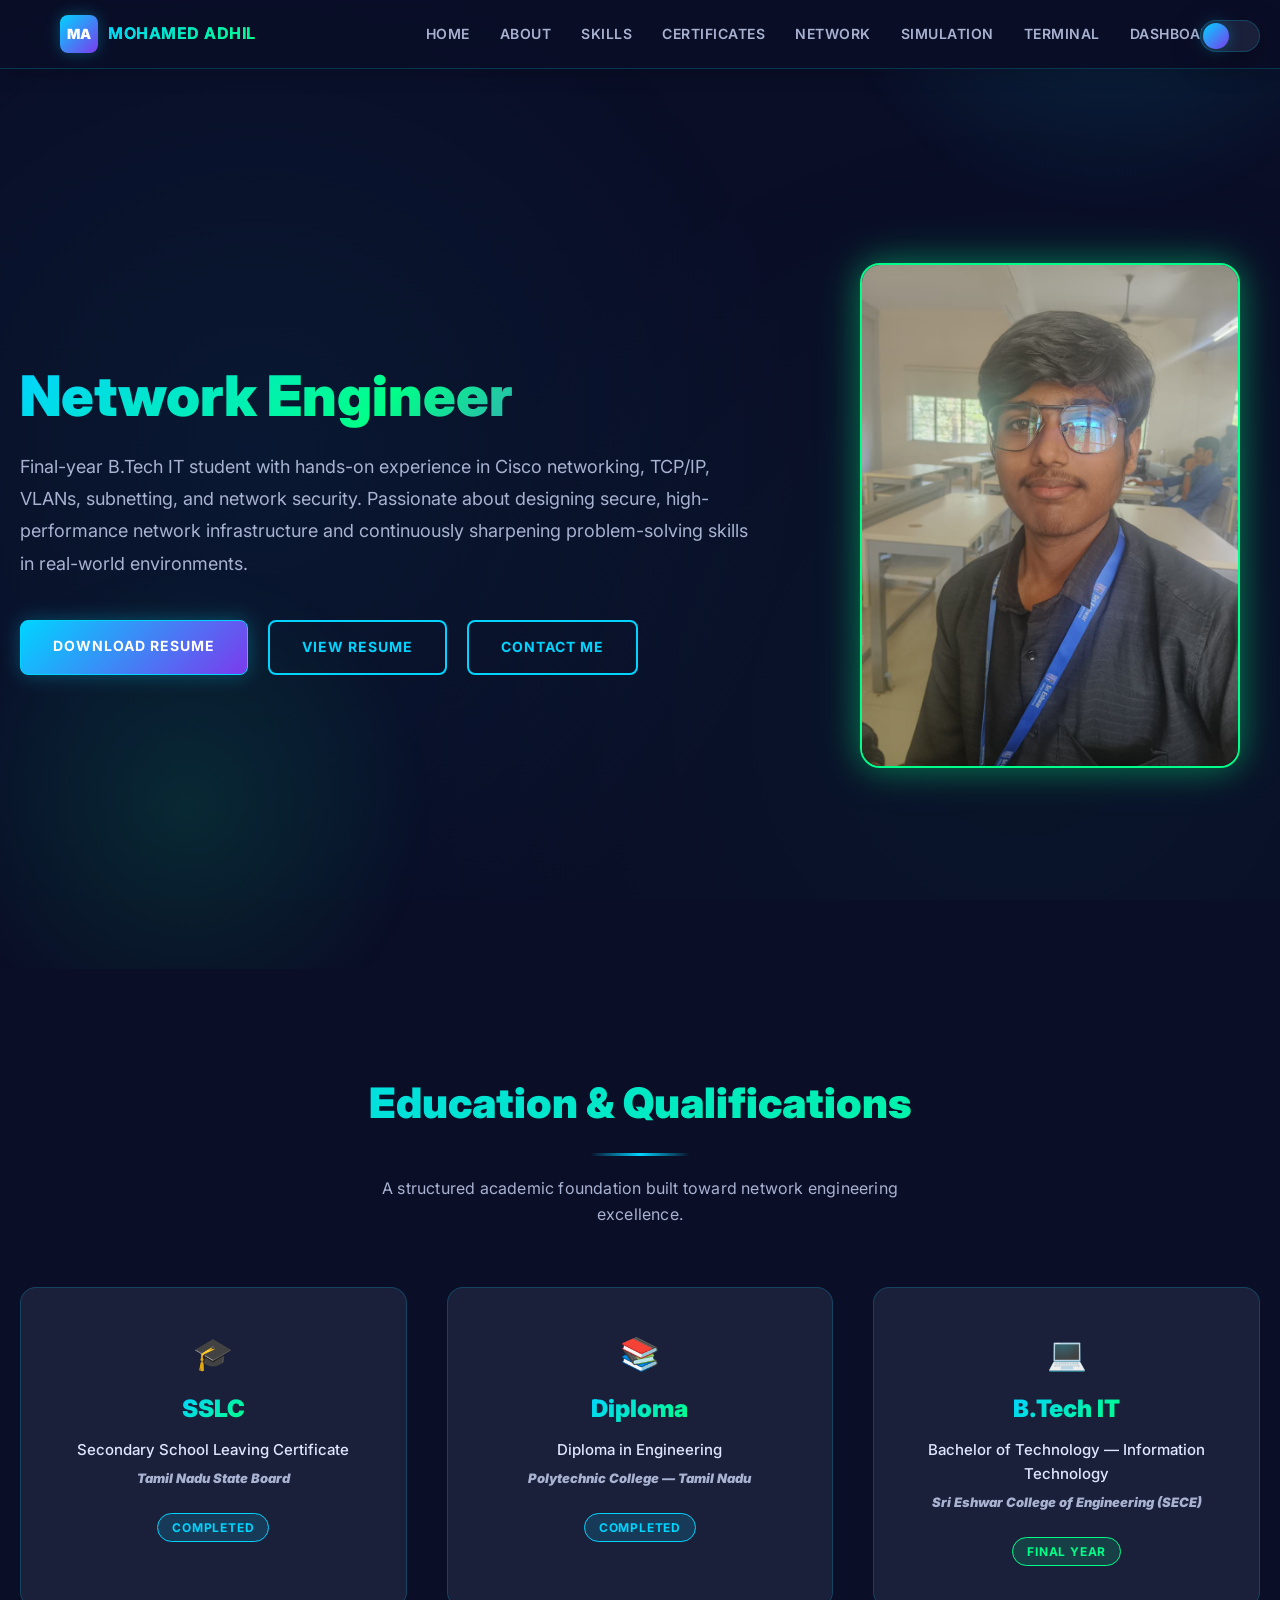
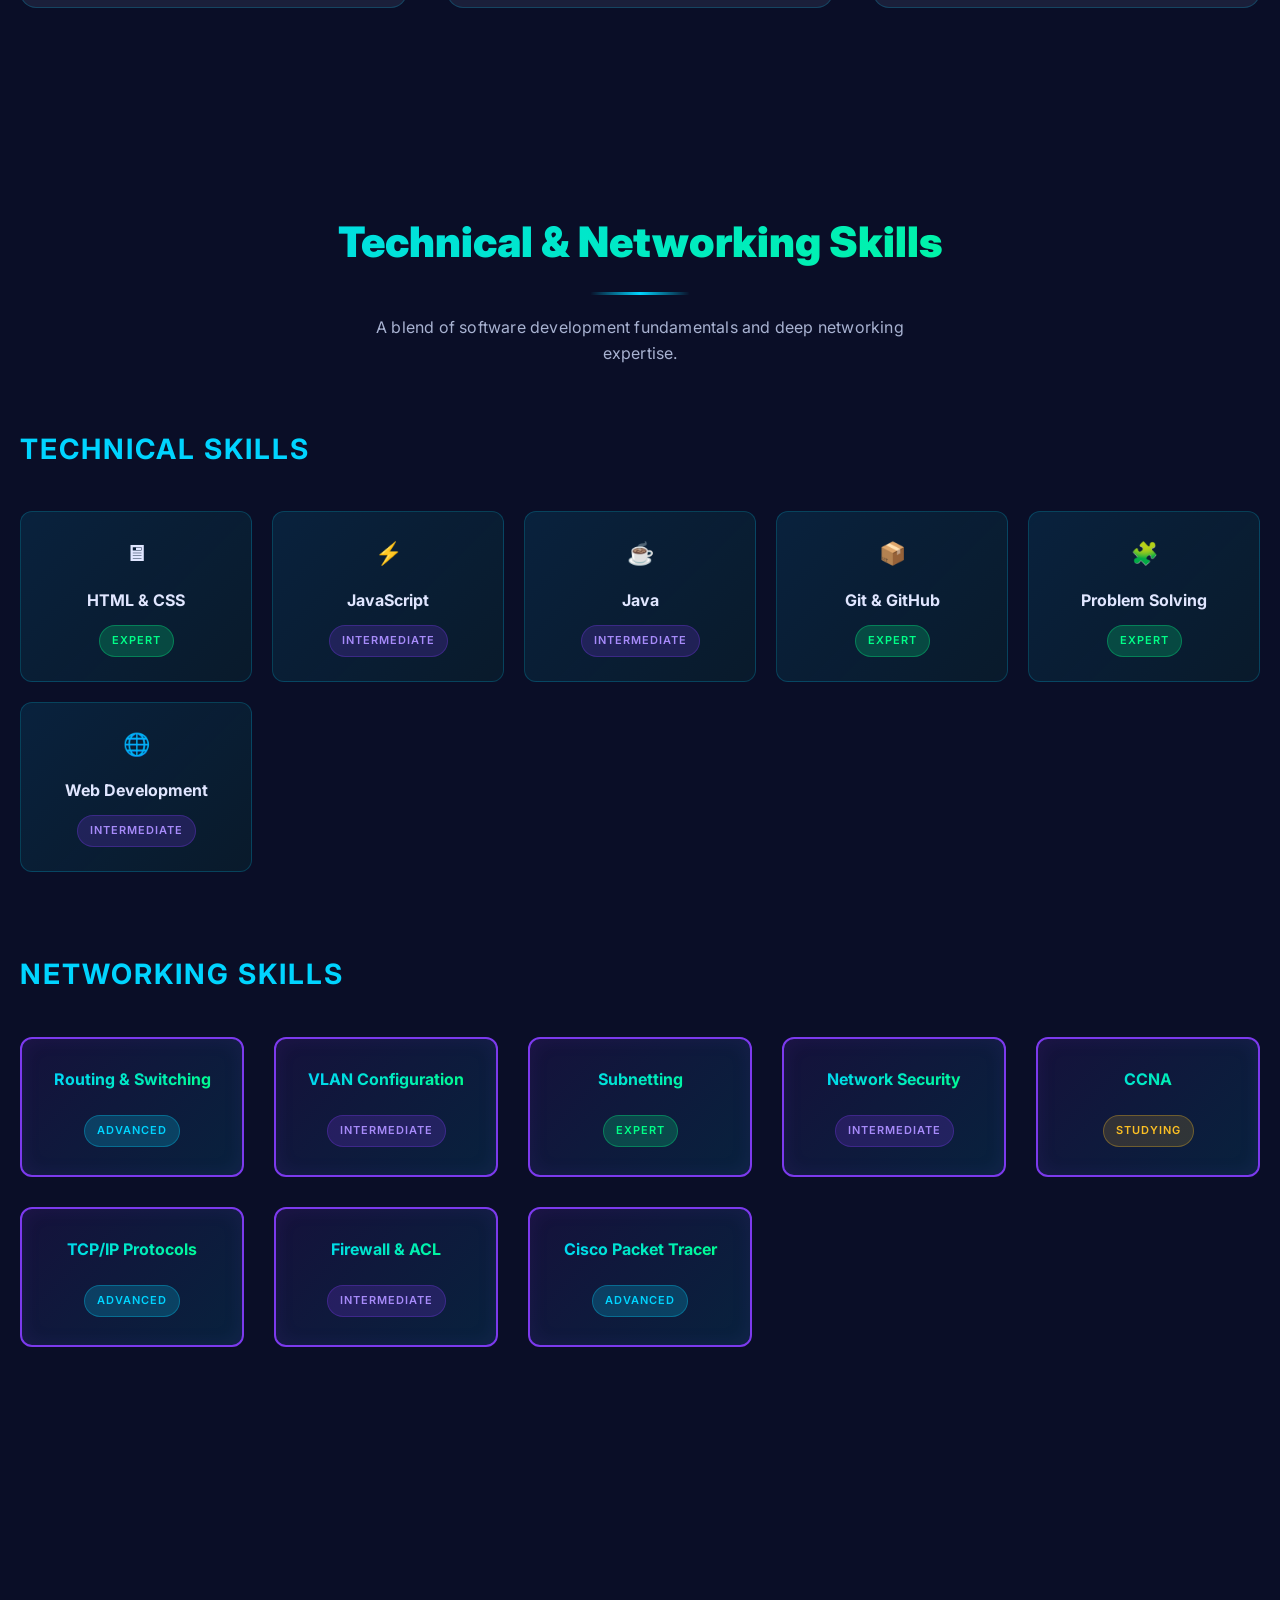
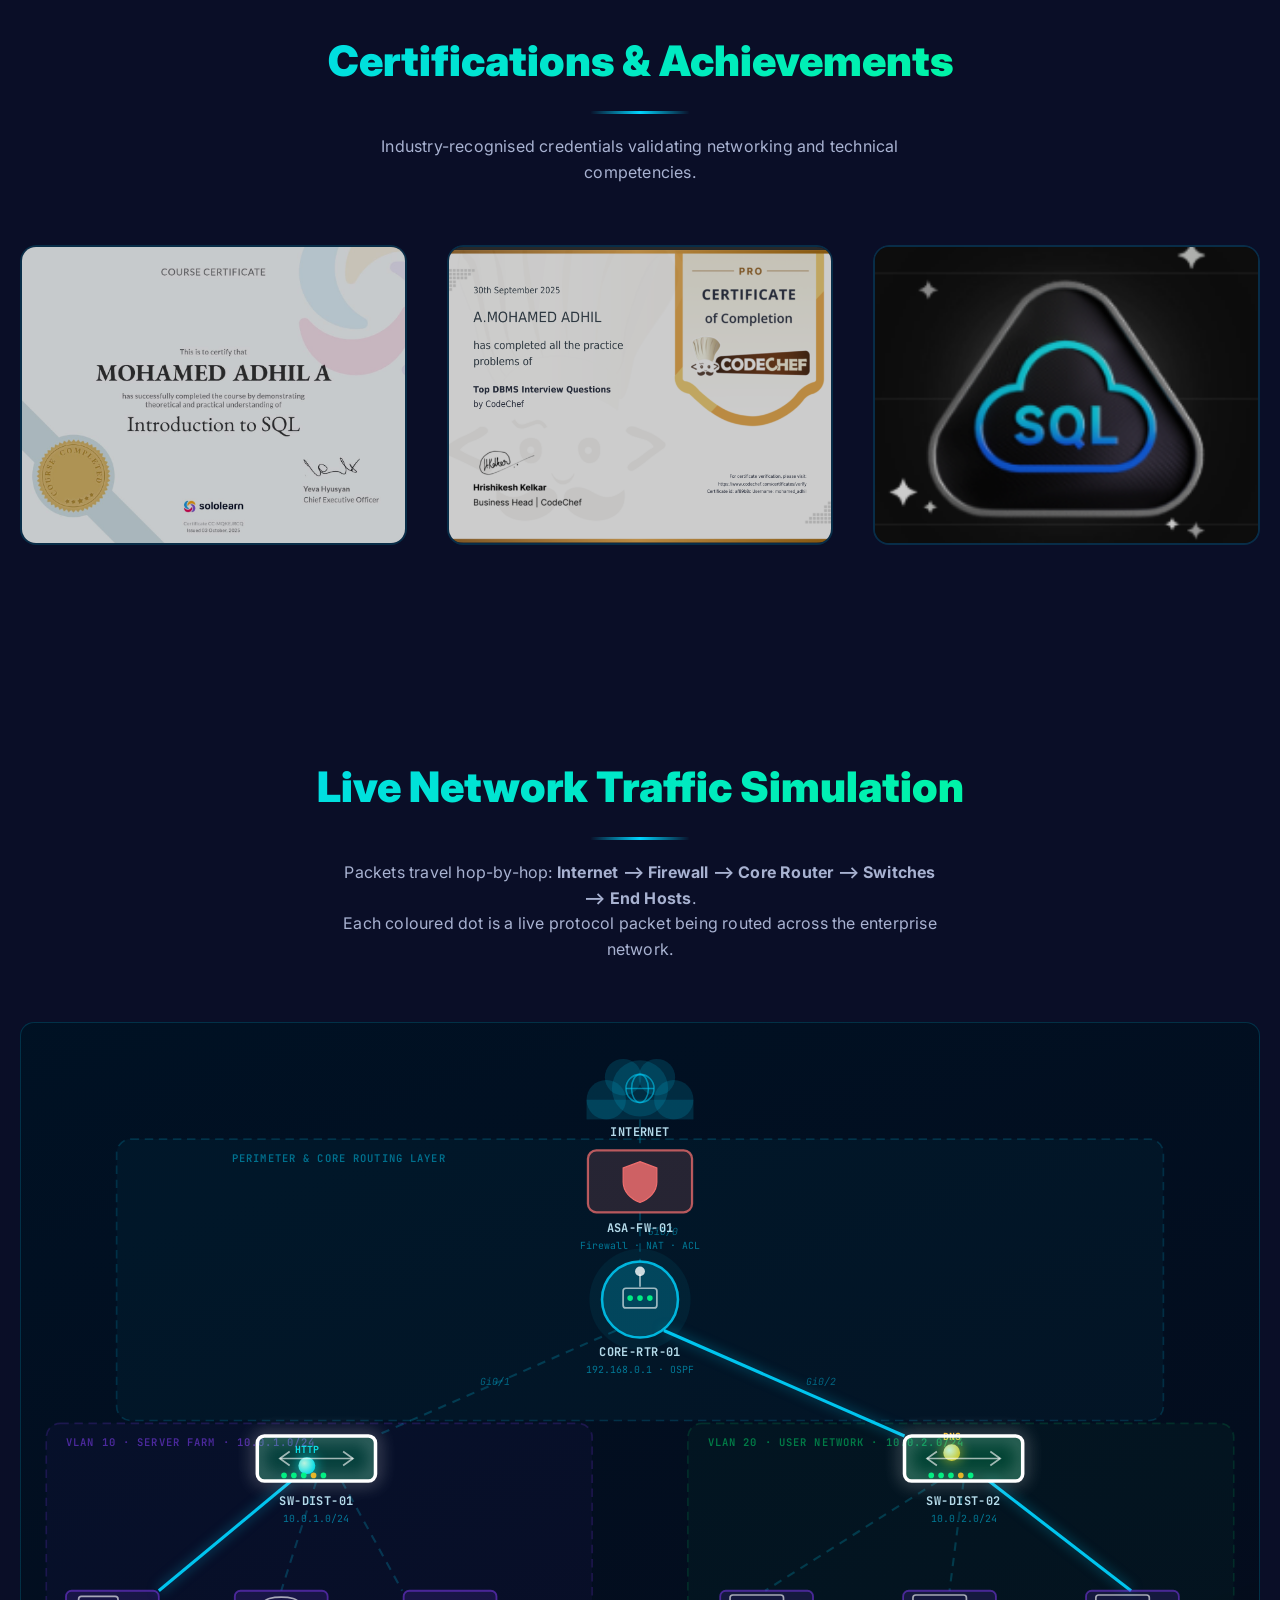
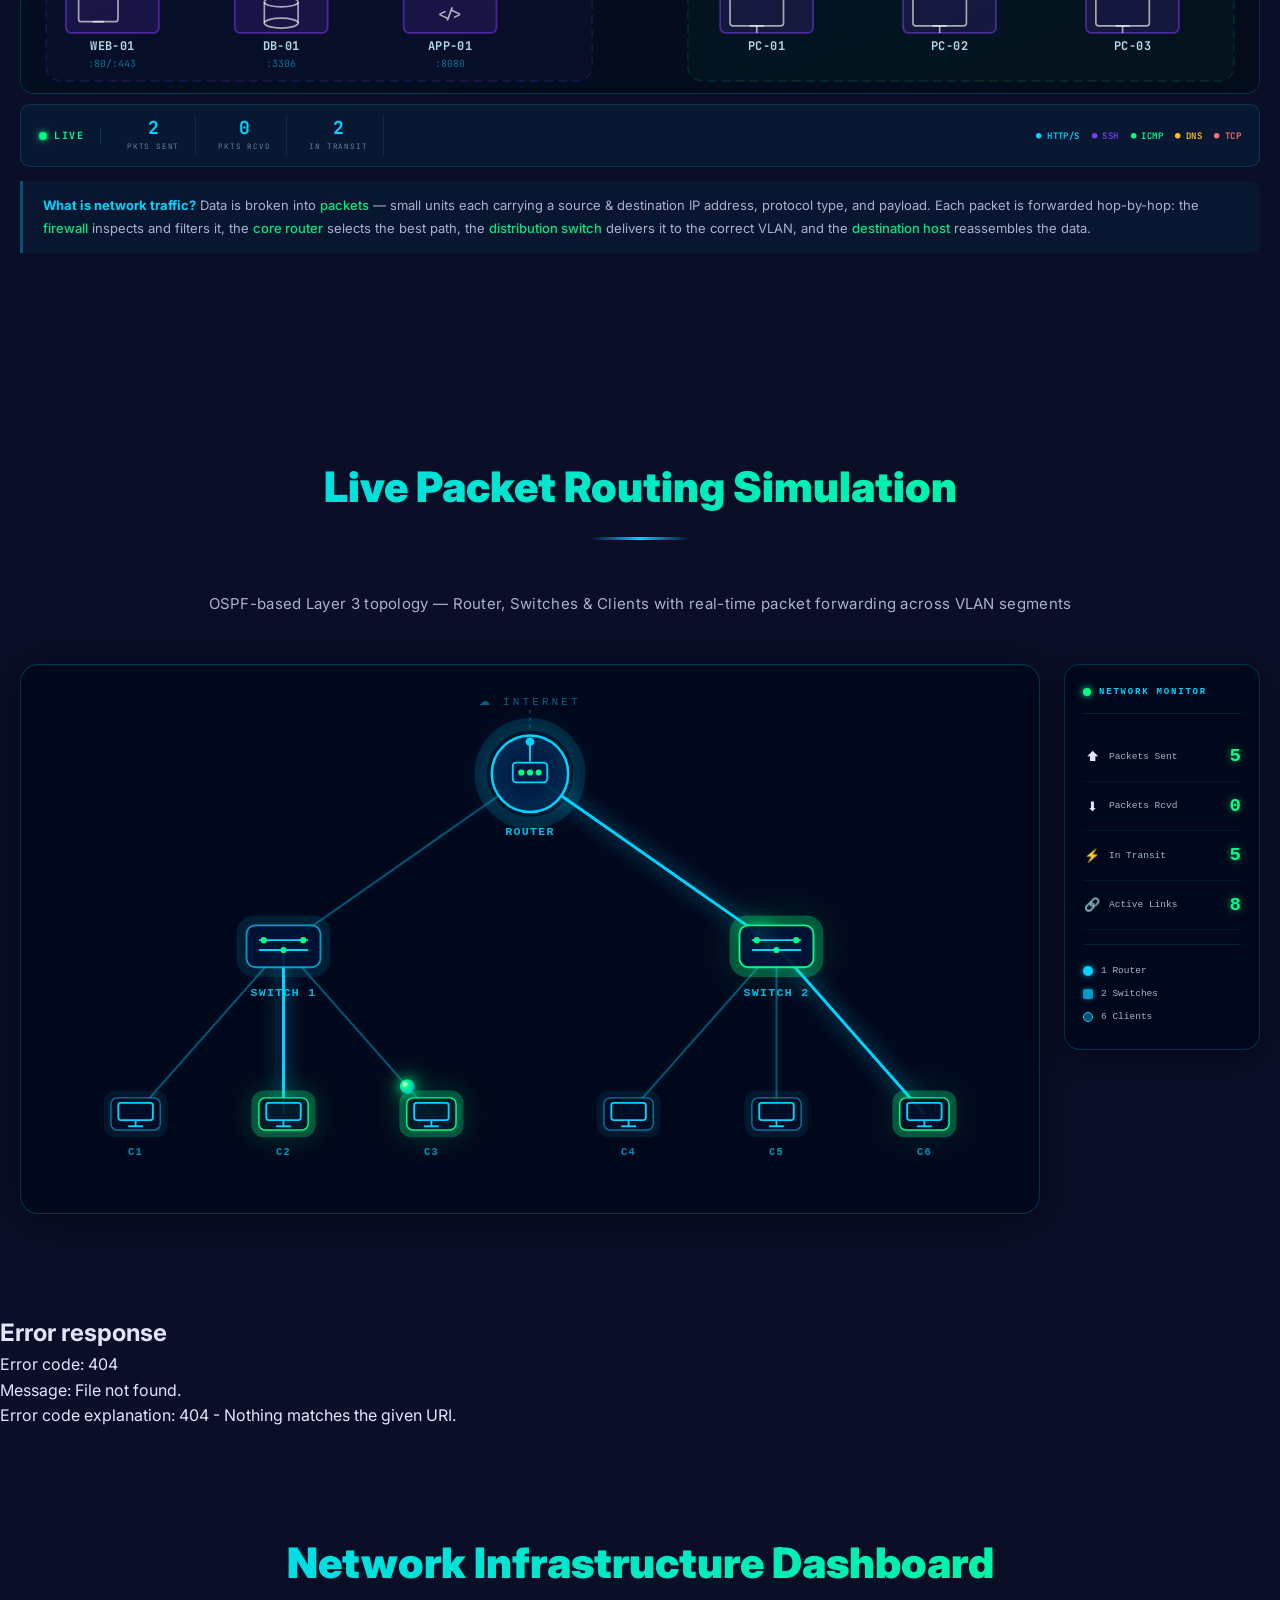
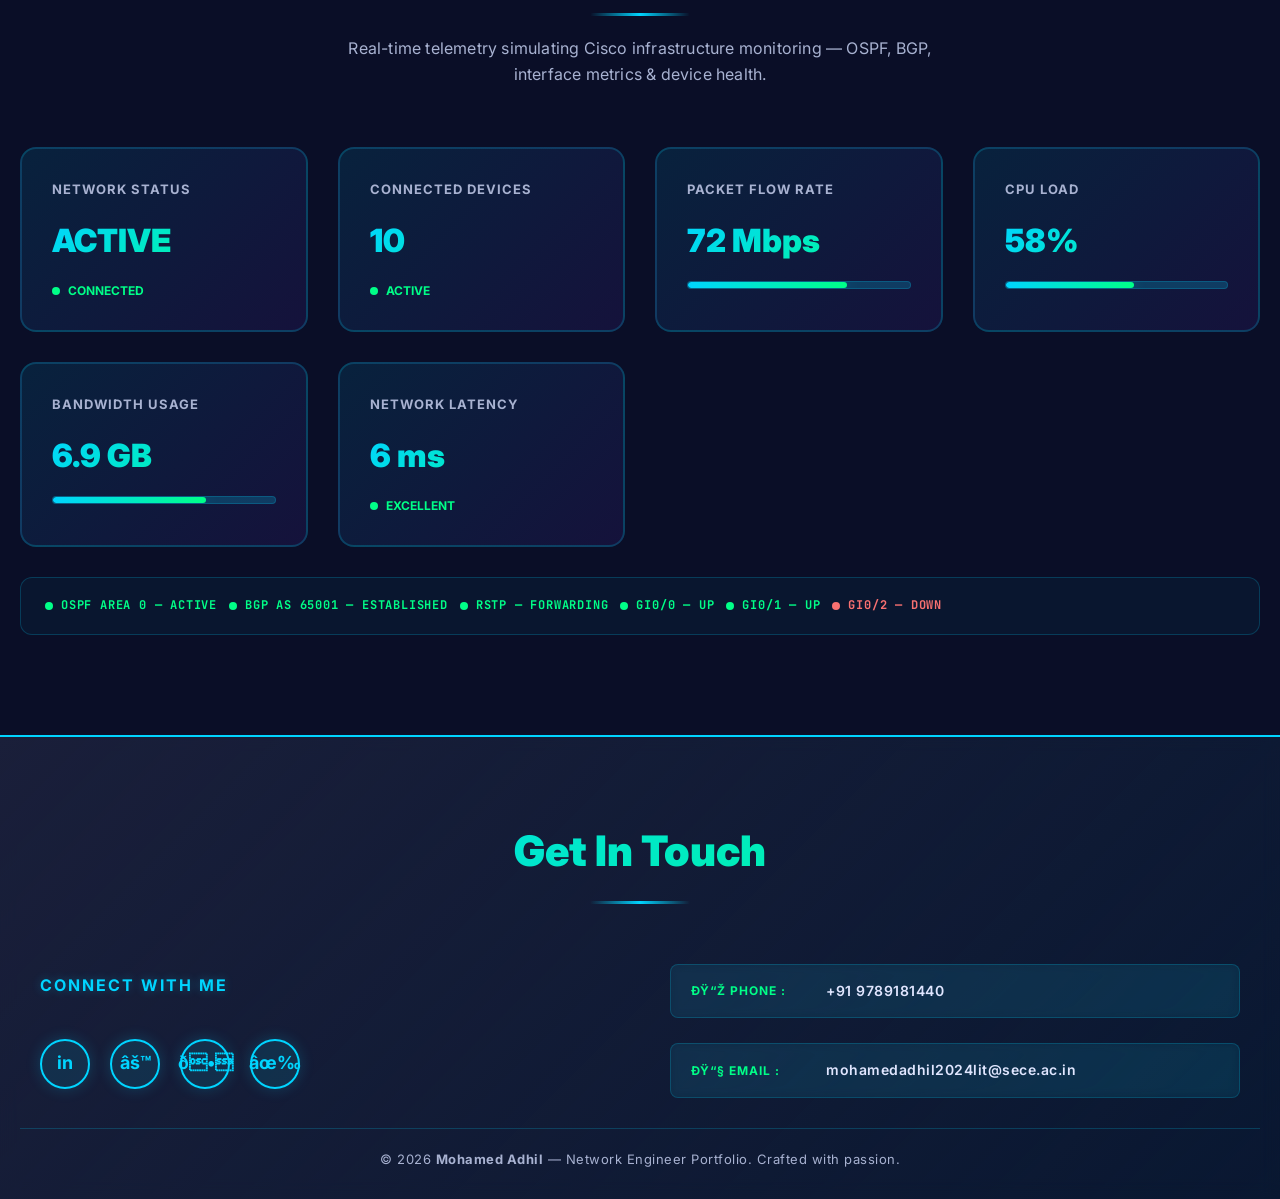
==== commit 73ee7651: "feat: professional network traffic simulation + Cisco IOS terminal + light mode fixes - Rewrote Live" ====
--- a/index.html
+++ b/index.html
@@ -1,9 +1,16 @@
-<!DOCTYPE html>
+﻿<!DOCTYPE html>
 <html lang="en">
 <head>
 <meta charset="UTF-8">
 <meta name="viewport" content="width=device-width, initial-scale=1.0">
+<meta name="description" content="Mohamed Adhil â€” Network Engineer & IT professional specializing in routing, switching, VLANs, and network security. View projects, certifications, and technical skills.">
+<meta property="og:title" content="Mohamed Adhil | Network Engineer Portfolio">
+<meta property="og:description" content="Network Engineer specializing in Cisco networking, TCP/IP, subnetting, and infrastructure design.">
+<meta property="og:type" content="website">
 <title>Mohamed Adhil | Network Engineer Portfolio</title>
+<link rel="preconnect" href="https://fonts.googleapis.com">
+<link rel="preconnect" href="https://fonts.gstatic.com" crossorigin>
+<link href="https://fonts.googleapis.com/css2?family=Inter:wght@400;500;600;700;800;900&family=JetBrains+Mono:wght@400;500;600&display=swap" rel="stylesheet">
 <link rel="stylesheet" href="style.css">
 </head>
 <body>
@@ -53,6 +60,7 @@
 <section id="projects"></section>
 <section id="network"></section>
 <section id="router-sim"></section>
+<section id="terminal"></section>
 <section id="dashboard"></section>
 </main>
 
@@ -61,27 +69,27 @@
   <h2>Get In Touch</h2>
   <div class="footer-content">
     <div class="footer-section">
-      <h3>I'M SOCIAL</h3>
+      <h3>Connect With Me</h3>
       <div class="social-links">
         <a href="http://www.linkedin.com/in/a-mohamed-adhil" target="_blank" class="social-icon linkedin" title="LinkedIn">in</a>
-        <a href="https://github.com/ADHIL7373" target="_blank" class="social-icon github" title="GitHub">⚙</a>
-        <a href="https://x.com/adhil43608" target="_blank" class="social-icon twitter" title="Twitter">𝕏</a>
-        <a href="mailto:mohamedadhil2024lit@sece.ac.in" class="social-icon email" title="Email">✉</a>
+        <a href="https://github.com/ADHIL7373" target="_blank" class="social-icon github" title="GitHub">âš™</a>
+        <a href="https://x.com/adhil43608" target="_blank" class="social-icon twitter" title="Twitter">ð•</a>
+        <a href="mailto:mohamedadhil2024lit@sece.ac.in" class="social-icon email" title="Email">âœ‰</a>
       </div>
     </div>
     <div class="footer-section">
       <div class="contact-item">
-        <span class="contact-label">📞 PHONE :</span>
+        <span class="contact-label">ðŸ“ž PHONE :</span>
         <span class="contact-value">+91 9789181440</span>
       </div>
       <div class="contact-item">
-        <span class="contact-label">📧 EMAIL :</span>
+        <span class="contact-label">ðŸ“§ EMAIL :</span>
         <span class="contact-value">mohamedadhil2024lit@sece.ac.in</span>
       </div>
     </div>
   </div>
   <div class="footer-bottom">
-    <p>© 2026 Mohamed Adhil | Network Engineer Portfolio</p>
+    <p>© 2026 <strong>Mohamed Adhil</strong> &mdash; Network Engineer Portfolio. Crafted with passion.</p>
   </div>
 </footer>
 
@@ -91,6 +99,7 @@
 <script src="sections/components/network.js"></script>
 <script src="sections/components/dashboard.js"></script>
 <script src="sections/components/router-sim.js"></script>
+<script src="sections/components/terminal.js"></script>
 <script src="sections/components/binary-effect.js"></script>
 
 <script>
@@ -109,6 +118,9 @@
   if (id === 'router-sim') {
     setTimeout(() => initRouterSim?.(), 150);
   }
+  if (id === 'terminal') {
+    setTimeout(() => initTerminal?.(), 150);
+  }
 }
 
 // Load all sections, then scroll to top and init animations
@@ -118,8 +130,9 @@
   loadSection("skills", "sections/skills.html"),
   loadSection("projects", "sections/projects.html"),
   loadSection("network", "sections/network.html"),
-  loadSection("router-sim", "sections/router-sim.html"),
-  loadSection("dashboard", "sections/dashboard.html")
+  loadSection("router-sim",  "sections/router-sim.html"),
+  loadSection("terminal",    "sections/terminal.html"),
+  loadSection("dashboard",   "sections/dashboard.html")
 ]).then(() => {
   // Force top after all sections have been injected
   window.scrollTo({ top: 0, behavior: 'instant' });
@@ -145,4 +158,4 @@
 </script>
 
 </body>
-</html>+</html>
--- a/style.css
+++ b/style.css
@@ -1,4 +1,4 @@
-/* ============================================
+﻿/* ============================================
    PORTFOLIO THEME CONFIGURATION
    ============================================ */
 
@@ -194,6 +194,24 @@
   width: 100%;
 }
 
+/* Hamburger button â€” hidden on desktop, shown on mobile */
+.nav-hamburger {
+  display: none;
+  background: none;
+  border: 1px solid var(--border-color);
+  color: var(--accent-blue);
+  font-size: 22px;
+  cursor: pointer;
+  padding: 4px 11px;
+  border-radius: 6px;
+  line-height: 1.3;
+  transition: all 0.2s ease;
+}
+.nav-hamburger:hover {
+  border-color: var(--accent-blue);
+  background: var(--glow-blue);
+}
+
 /* ============================================
    HERO SECTION
    ============================================ */
@@ -319,13 +337,16 @@
 }
 
 .hero-image {
-  flex: 1;
+  flex: 0 0 420px;
+  display: flex;
+  align-items: center;
+  justify-content: center;
   animation: slideInRight 0.8s ease-out;
 }
 
 .hero-image img {
-  width: 100%;
-  max-width: 400px;
+  width: 380px;
+  max-width: 100%;
   border-radius: 20px;
   border: 2px solid var(--accent-green);
   box-shadow: 0 0 30px var(--glow-green);
@@ -909,7 +930,7 @@
 }
 
 /* ============================================
-   NETWORK TRAFFIC — LIGHT MODE OVERRIDES
+   NETWORK TRAFFIC â€” LIGHT MODE OVERRIDES
    ============================================ */
 
 [data-theme="light"] .network-traffic-container {
@@ -1407,20 +1428,59 @@
     right: 10px;
   }
 
+  .nav-hamburger {
+    display: flex;
+    align-items: center;
+    justify-content: center;
+  }
+
   .nav {
+    flex-direction: row;
+    flex-wrap: wrap;
+    justify-content: space-between;
+    align-items: center;
+    padding: 10px 80px 10px 15px;
+    gap: 0;
+  }
+
+  .nav ul {
+    display: none;
     flex-direction: column;
-    gap: 20px;
-    padding: 15px;
-  }
-
-  .nav ul {
-    flex-direction: column;
-    gap: 10px;
+    gap: 0;
     width: 100%;
+    margin-top: 8px;
+    padding: 6px 0;
+    border-top: 1px solid var(--border-color);
+  }
+
+  .nav.nav-open ul {
+    display: flex;
+  }
+
+  .nav ul li {
+    width: 100%;
   }
 
   .nav a {
-    font-size: 12px;
+    display: block;
+    padding: 11px 12px;
+    font-size: 13px;
+  }
+
+  .hero-image img {
+    max-width: 260px;
+    display: block;
+    margin: 0 auto;
+  }
+
+  .hero {
+    min-height: auto;
+    padding: 80px 20px 50px;
+  }
+
+  .hero-image {
+    flex: none;
+    width: 100%;
   }
 
   .hero-content {
@@ -1495,15 +1555,39 @@
   }
 
   .hero::before {
-    width: 300px;
-    height: 300px;
-    right: -20%;
+    width: 200px;
+    height: 200px;
+    right: -30%;
+    opacity: 0.5;
   }
 
   .hero::after {
-    width: 250px;
-    height: 250px;
-    left: -15%;
+    width: 180px;
+    height: 180px;
+    left: -25%;
+    opacity: 0.5;
+  }
+
+  .skill-category h3 {
+    font-size: 20px;
+    margin-bottom: 24px;
+  }
+
+  .qualification-card {
+    padding: 24px;
+    font-size: 20px;
+  }
+
+  .container {
+    padding: 50px 15px;
+  }
+
+  .dashboard-card {
+    padding: 20px;
+  }
+
+  .footer {
+    padding: 40px 15px 20px;
   }
 }
 
@@ -1557,8 +1641,38 @@
     font-size: 22px;
   }
 
-  .nav ul {
-    font-size: 0.8em;
+  .hero-image img {
+    max-width: 200px;
+  }
+
+  .hero {
+    padding: 60px 16px 40px;
+  }
+
+  .container {
+    padding: 40px 12px;
+  }
+
+  .qualification-card {
+    padding: 18px;
+    font-size: 18px;
+  }
+
+  .dashboard-card {
+    padding: 16px;
+  }
+
+  .dashboard-value {
+    font-size: 22px;
+  }
+
+  .network-traffic-container {
+    padding: 24px 12px;
+  }
+
+  .hero::before,
+  .hero::after {
+    display: none;
   }
 }
 
@@ -1576,7 +1690,7 @@
   letter-spacing: 0.3px;
 }
 
-/* ── Outer layout wrapper ── */
+/* â”€â”€ Outer layout wrapper â”€â”€ */
 .rsim-wrapper {
   display: flex;
   gap: 24px;
@@ -1584,7 +1698,7 @@
   margin-top: 48px;
 }
 
-/* ── SVG canvas container ── */
+/* â”€â”€ SVG canvas container â”€â”€ */
 .rsim-canvas {
   flex: 1;
   min-width: 0;
@@ -1605,7 +1719,7 @@
   display: block;
 }
 
-/* ── Connection lines ── */
+/* â”€â”€ Connection lines â”€â”€ */
 .rsim-line {
   stroke: rgba(0, 212, 255, 0.38);
   stroke-width: 1.6;
@@ -1632,7 +1746,7 @@
   stroke-dasharray: 3 3;
 }
 
-/* ── Node groups ── */
+/* â”€â”€ Node groups â”€â”€ */
 .rsim-node { cursor: default; }
 
 /* ROUTER layers */
@@ -1679,7 +1793,7 @@
   stroke-width: 1.2;
 }
 
-/* ── SVG icon helpers (colour-themeable) ── */
+/* â”€â”€ SVG icon helpers (colour-themeable) â”€â”€ */
 .rsim-ib {
   stroke: #00d4ff;
   fill: none;
@@ -1688,7 +1802,7 @@
 .rsim-fb { fill: #00d4ff; stroke: none; }
 .rsim-fg { fill: #00ff88; stroke: none; }
 
-/* ── Node labels ── */
+/* â”€â”€ Node labels â”€â”€ */
 .rsim-label {
   font-size: 9.5px;
   font-family: 'Courier New', monospace;
@@ -1703,14 +1817,14 @@
   fill: rgba(0, 212, 255, 0.68);
 }
 
-/* ── Animated packet dot ── */
+/* â”€â”€ Animated packet dot â”€â”€ */
 .rsim-packet {
   fill: url(#rsim-pkt-grad);
   filter: drop-shadow(0 0 5px #00ff88) drop-shadow(0 0 10px rgba(0, 255, 136, 0.5));
   pointer-events: none;
 }
 
-/* ── Node state CSS classes (added/removed by JS) ── */
+/* â”€â”€ Node state CSS classes (added/removed by JS) â”€â”€ */
 
 /* Node receives/sends a packet */
 .rsim-node-active .router-ring,
@@ -1743,9 +1857,9 @@
   filter: drop-shadow(0 0 12px rgba(0, 255, 136, 0.75));
 }
 
-/* ════════════════════════════════════════════
+/* â•â•â•â•â•â•â•â•â•â•â•â•â•â•â•â•â•â•â•â•â•â•â•â•â•â•â•â•â•â•â•â•â•â•â•â•â•â•â•â•â•â•â•â•
    STATS PANEL
-   ════════════════════════════════════════════ */
+   â•â•â•â•â•â•â•â•â•â•â•â•â•â•â•â•â•â•â•â•â•â•â•â•â•â•â•â•â•â•â•â•â•â•â•â•â•â•â•â•â•â•â•â• */
 .rsim-stats {
   width: 196px;
   flex-shrink: 0;
@@ -1837,98 +1951,127 @@
 .rsim-tdot-s { background: #0099cc; box-shadow: 0 0 5px rgba(0, 153, 204, 0.5); border-radius: 2px; }
 .rsim-tdot-c { background: rgba(0, 212, 255, 0.35); border: 1px solid #00d4ff; }
 
-/* ════════════════════════════════════════════
+/* â•â•â•â•â•â•â•â•â•â•â•â•â•â•â•â•â•â•â•â•â•â•â•â•â•â•â•â•â•â•â•â•â•â•â•â•â•â•â•â•â•â•â•â•
    LIGHT MODE OVERRIDES
-   ════════════════════════════════════════════ */
+   â•â•â•â•â•â•â•â•â•â•â•â•â•â•â•â•â•â•â•â•â•â•â•â•â•â•â•â•â•â•â•â•â•â•â•â•â•â•â•â•â•â•â•â• */
+
+/* â”€â”€ Canvas panel â”€â”€ */
 [data-theme="light"] .rsim-canvas {
-  background: rgba(232, 244, 255, 0.95);
-  border-color: rgba(0, 102, 204, 0.28);
+  background: #ffffff;
+  border: 1.5px solid rgba(0, 70, 180, 0.28);
   box-shadow:
-    0 4px 40px rgba(0, 60, 180, 0.10),
-    inset 0 1px 0 rgba(255, 255, 255, 0.9);
-}
-
+    0 4px 24px rgba(0, 60, 160, 0.10),
+    inset 0 1px 0 rgba(255, 255, 255, 1);
+}
+
+/* â”€â”€ Connection lines â”€â”€ */
 [data-theme="light"] .rsim-line {
-  stroke: rgba(0, 90, 200, 0.42);
-  filter: drop-shadow(0 0 2px rgba(0, 90, 200, 0.28));
+  stroke: rgba(0, 70, 180, 0.38);
+  filter: drop-shadow(0 0 1.5px rgba(0, 70, 180, 0.22));
 }
 [data-theme="light"] .rsim-line-active {
-  stroke: #0066cc !important;
-  filter: drop-shadow(0 0 7px rgba(0, 102, 204, 0.85)) !important;
-}
-
-[data-theme="light"] .rsim-cloud-label { fill: rgba(0, 90, 190, 0.5); }
-[data-theme="light"] .rsim-cloud-dline { stroke: rgba(0, 90, 200, 0.35); }
-
-[data-theme="light"] .router-aura  { stroke: rgba(0, 102, 204, 0.18); filter: drop-shadow(0 0 12px rgba(0, 102, 204, 0.28)); }
-[data-theme="light"] .router-body  { fill: rgba(215, 233, 255, 0.97); }
-[data-theme="light"] .router-ring  { stroke: #0066cc; filter: drop-shadow(0 0 7px rgba(0, 102, 204, 0.65)); }
-
-[data-theme="light"] .switch-aura  { stroke: rgba(0, 100, 200, 0.12); filter: drop-shadow(0 0 8px rgba(0, 100, 200, 0.22)); }
-[data-theme="light"] .switch-body  { fill: rgba(220, 236, 255, 0.97); }
-[data-theme="light"] .switch-ring  { stroke: rgba(0, 100, 200, 0.68); }
-
-[data-theme="light"] .client-body  { fill: rgba(228, 242, 255, 0.97); }
-[data-theme="light"] .client-ring  { stroke: rgba(0, 102, 204, 0.58); }
-
-[data-theme="light"] .rsim-ib { stroke: #0055aa; }
-[data-theme="light"] .rsim-fb { fill:   #0055aa; }
-[data-theme="light"] .rsim-fg { fill:   #009933; }
-
-[data-theme="light"] .rsim-label    { fill: #004eaa; }
-[data-theme="light"] .rsim-label-sm { fill: #0066bb; }
-
-/* Active states – light mode */
+  stroke: #0055cc !important;
+  stroke-width: 2.4px !important;
+  filter: drop-shadow(0 0 6px rgba(0, 85, 204, 0.80)) !important;
+}
+
+/* â”€â”€ Cloud label â”€â”€ */
+[data-theme="light"] .rsim-cloud-label { fill: rgba(0, 70, 180, 0.55); }
+[data-theme="light"] .rsim-cloud-dline { stroke: rgba(0, 70, 180, 0.30); }
+
+/* â”€â”€ Router node â”€â”€ */
+[data-theme="light"] .router-aura {
+  stroke: rgba(0, 85, 204, 0.20);
+  filter: drop-shadow(0 0 10px rgba(0, 85, 204, 0.28));
+}
+[data-theme="light"] .router-body { fill: #d6e9ff; }
+[data-theme="light"] .router-ring {
+  stroke: #0055cc;
+  filter: drop-shadow(0 0 6px rgba(0, 85, 204, 0.55));
+}
+
+/* â”€â”€ Switch nodes â”€â”€ */
+[data-theme="light"] .switch-aura {
+  stroke: rgba(0, 80, 200, 0.14);
+  filter: drop-shadow(0 0 7px rgba(0, 80, 200, 0.20));
+}
+[data-theme="light"] .switch-body { fill: #daeeff; }
+[data-theme="light"] .switch-ring { stroke: rgba(0, 80, 200, 0.72); }
+
+/* â”€â”€ Client nodes â”€â”€ */
+[data-theme="light"] .client-body { fill: #e3f3ff; }
+[data-theme="light"] .client-ring { stroke: rgba(0, 85, 204, 0.60); }
+
+/* â”€â”€ SVG icon strokes & fills â”€â”€ */
+[data-theme="light"] .rsim-ib { stroke: #003d99; }
+[data-theme="light"] .rsim-fb { fill:   #003d99; }
+[data-theme="light"] .rsim-fg { fill:   #007a1f; }
+
+/* â”€â”€ Node labels â”€â”€ */
+[data-theme="light"] .rsim-label    { fill: #003380; }
+[data-theme="light"] .rsim-label-sm { fill: #0050aa; }
+
+/* â”€â”€ Packet dot â€” solid dark colour so it's visible on white â”€â”€ */
+[data-theme="light"] .rsim-packet {
+  fill: #007a1f;
+  filter: drop-shadow(0 0 4px rgba(0, 120, 31, 0.85));
+}
+
+/* â”€â”€ Active node states â”€â”€ */
 [data-theme="light"] .rsim-node-active .router-ring,
 [data-theme="light"] .rsim-node-active .switch-ring,
-[data-theme="light"] .rsim-node-active .client-ring  { stroke: #009933; }
+[data-theme="light"] .rsim-node-active .client-ring  { stroke: #007a1f; }
 [data-theme="light"] .rsim-node-active .router-aura,
 [data-theme="light"] .rsim-node-active .switch-aura,
 [data-theme="light"] .rsim-node-active .client-aura  {
-  stroke: rgba(0, 153, 51, 0.28);
-  filter: drop-shadow(0 0 12px rgba(0, 153, 51, 0.6));
-}
-
+  stroke: rgba(0, 120, 31, 0.30);
+  filter: drop-shadow(0 0 10px rgba(0, 120, 31, 0.55));
+}
 [data-theme="light"] .rsim-node-processing .router-ring {
-  stroke: #0077cc;
-  filter: drop-shadow(0 0 12px rgba(0, 119, 204, 0.9));
+  stroke: #0055cc;
+  filter: drop-shadow(0 0 10px rgba(0, 85, 204, 0.85));
 }
 [data-theme="light"] .rsim-node-processing .router-aura {
-  filter: drop-shadow(0 0 18px rgba(0, 119, 204, 0.85));
-}
-
+  stroke: rgba(0, 85, 204, 0.30);
+  filter: drop-shadow(0 0 16px rgba(0, 85, 204, 0.80));
+}
 [data-theme="light"] .rsim-node-arrived .client-ring {
-  stroke: #009933;
-  filter: drop-shadow(0 0 9px rgba(0, 153, 51, 0.8));
-}
-
-/* Stats panel – light mode */
+  stroke: #007a1f;
+  filter: drop-shadow(0 0 8px rgba(0, 120, 31, 0.75));
+}
+[data-theme="light"] .rsim-node-arrived .client-aura {
+  stroke: rgba(0, 120, 31, 0.25);
+  filter: drop-shadow(0 0 10px rgba(0, 120, 31, 0.65));
+}
+
+/* â”€â”€ Stats panel â”€â”€ */
 [data-theme="light"] .rsim-stats {
-  background: rgba(232, 244, 255, 0.96);
-  border-color: rgba(0, 102, 204, 0.22);
-  box-shadow: 0 8px 32px rgba(0, 60, 180, 0.10);
+  background: #ffffff;
+  border: 1.5px solid rgba(0, 70, 180, 0.25);
+  box-shadow: 0 4px 20px rgba(0, 60, 160, 0.10);
 }
 [data-theme="light"] .rsim-stats-hdr {
-  color: #004eaa;
-  border-color: rgba(0, 102, 204, 0.18);
+  color: #003d99;
+  border-color: rgba(0, 70, 180, 0.18);
 }
 [data-theme="light"] .rsim-live-dot {
-  background: #009933;
-  box-shadow: 0 0 6px #009933;
-}
-[data-theme="light"] .rsim-stat-row { border-color: rgba(0, 102, 204, 0.08); }
+  background: #007a1f;
+  box-shadow: 0 0 5px #007a1f;
+}
+[data-theme="light"] .rsim-stat-row { border-color: rgba(0, 70, 180, 0.08); }
 [data-theme="light"] .rsim-stat-val {
-  color: #009933;
-  text-shadow: 0 0 7px rgba(0, 153, 51, 0.32);
-}
-[data-theme="light"] .rsim-topo-info  { border-color: rgba(0, 102, 204, 0.15); }
-[data-theme="light"] .rsim-tdot-r { background: #0066cc; box-shadow: 0 0 5px rgba(0, 102, 204, 0.6); }
-[data-theme="light"] .rsim-tdot-s { background: #0077cc; }
-[data-theme="light"] .rsim-tdot-c { background: rgba(0, 102, 204, 0.25); border-color: #0066cc; }
-
-/* ════════════════════════════════════════════
-   RESPONSIVE  — ROUTER SIM
-   ════════════════════════════════════════════ */
+  color: #007a1f;
+  text-shadow: none;
+}
+[data-theme="light"] .rsim-stat-name { color: #445; }
+[data-theme="light"] .rsim-topo-info  { border-color: rgba(0, 70, 180, 0.14); }
+[data-theme="light"] .rsim-tdot-r { background: #0055cc; box-shadow: 0 0 4px rgba(0, 85, 204, 0.55); }
+[data-theme="light"] .rsim-tdot-s { background: #0066bb; }
+[data-theme="light"] .rsim-tdot-c { background: rgba(0, 85, 204, 0.22); border-color: #0055cc; }
+
+/* â•â•â•â•â•â•â•â•â•â•â•â•â•â•â•â•â•â•â•â•â•â•â•â•â•â•â•â•â•â•â•â•â•â•â•â•â•â•â•â•â•â•â•â•
+   RESPONSIVE  â€” ROUTER SIM
+   â•â•â•â•â•â•â•â•â•â•â•â•â•â•â•â•â•â•â•â•â•â•â•â•â•â•â•â•â•â•â•â•â•â•â•â•â•â•â•â•â•â•â•â• */
 @media (max-width: 900px) {
   .rsim-wrapper {
     flex-direction: column;
@@ -2004,7 +2147,7 @@
     0 0 18px rgba(0, 255, 136, 0.5);
 }
 
-/* Light mode — deeper green so it reads on white */
+/* Light mode â€” deeper green so it reads on white */
 [data-theme="light"] .binary-bit {
   color: #008833;
   text-shadow:
@@ -2016,4 +2159,819 @@
   text-shadow:
     0 0 6px rgba(0, 102, 34, 0.8),
     0 0 14px rgba(0, 102, 34, 0.4);
-}+}
+
+/* ============================================
+   TERMINAL â€” CISCO IOS ADDITIONS
+   ============================================ */
+
+/* Input row with inline prompt label */
+.terminal-input-row {
+  display: flex;
+  align-items: center;
+  gap: 10px;
+  padding: 12px 20px;
+  border-top: 1px solid rgba(0, 255, 136, 0.2);
+  background: rgba(0, 255, 136, 0.03);
+}
+
+.terminal-input-row .terminal-prompt {
+  white-space: nowrap;
+  flex-shrink: 0;
+}
+
+.terminal-input-row .terminal-input {
+  flex: 1;
+  width: auto;
+  border: none;
+  border-bottom: 1px solid rgba(0, 255, 136, 0.4);
+  margin-top: 0;
+  padding: 4px 0;
+}
+
+/* Remove old full-width bottom padding on standalone input */
+.terminal-container .terminal-input {
+  padding: 8px 0;
+}
+
+/* Banner styling */
+.terminal-banner {
+  color: var(--accent-green) !important;
+  white-space: pre !important;
+  font-size: 13px !important;
+  line-height: 1.5 !important;
+  letter-spacing: 0.3px;
+}
+
+/* Preserve whitespace for command outputs */
+.terminal-output {
+  white-space: pre-wrap !important;
+  font-family: 'JetBrains Mono', 'Courier New', monospace !important;
+  font-size: 13px !important;
+  line-height: 1.6 !important;
+  color: var(--accent-green);
+  margin-bottom: 6px;
+}
+
+/* ============================================
+   DASHBOARD â€” PROTOCOL STATUS BAR
+   ============================================ */
+
+.dash-status-bar {
+  display: flex;
+  flex-wrap: wrap;
+  gap: 12px;
+  margin-top: 30px;
+  padding: 18px 24px;
+  background: rgba(0, 212, 255, 0.04);
+  border: 1px solid var(--border-color);
+  border-radius: 12px;
+  backdrop-filter: blur(8px);
+}
+
+.dash-proto-item {
+  display: flex;
+  align-items: center;
+  gap: 8px;
+  font-size: 12px;
+  font-weight: 700;
+  text-transform: uppercase;
+  letter-spacing: 0.8px;
+  color: var(--accent-green);
+  font-family: 'JetBrains Mono', 'Courier New', monospace;
+}
+
+.dash-proto-item.down {
+  color: #f87171;
+}
+
+.dash-proto-dot {
+  width: 8px;
+  height: 8px;
+  background: var(--accent-green);
+  border-radius: 50%;
+  flex-shrink: 0;
+  animation: statusPulse 1.5s ease-in-out infinite;
+}
+
+.dash-proto-dot.down {
+  background: #f87171;
+  animation: none;
+}
+
+@media (max-width: 768px) {
+  .dash-status-bar {
+    gap: 10px;
+    padding: 14px 16px;
+  }
+  .dash-proto-item {
+    font-size: 11px;
+  }
+}
+
+/* ============================================
+   LIGHT MODE â€” SIMULATION EXTRA OVERRIDES
+   ============================================ */
+
+/* Terminal â€” light mode */
+[data-theme="light"] .terminal-container {
+  background: #ffffff;
+  border-color: rgba(0, 120, 60, 0.50);
+  box-shadow: 0 0 20px rgba(0, 120, 60, 0.10);
+}
+[data-theme="light"] .terminal-header {
+  background: rgba(0, 120, 60, 0.07);
+  border-color: rgba(0, 120, 60, 0.25);
+}
+[data-theme="light"] .terminal-body {
+  background: #f8fffe;
+  color: #006622;
+}
+[data-theme="light"] .terminal-line { color: #006622; }
+[data-theme="light"] .terminal-banner { color: #007a1f !important; }
+[data-theme="light"] .terminal-output { color: #006622 !important; }
+[data-theme="light"] .terminal-error  { color: #cc2200 !important; }
+[data-theme="light"] .terminal-prompt { color: #004eaa; }
+[data-theme="light"] .terminal-input  {
+  color: #006622;
+  border-color: rgba(0, 120, 60, 0.40);
+  background: transparent;
+}
+[data-theme="light"] .terminal-input-row {
+  background: rgba(0, 120, 60, 0.04);
+  border-color: rgba(0, 120, 60, 0.15);
+}
+[data-theme="light"] .terminal-title { color: #007a1f; }
+
+/* Dashboard protocol bar â€” light mode */
+[data-theme="light"] .dash-status-bar {
+  background: rgba(0, 60, 160, 0.04);
+  border-color: rgba(0, 60, 160, 0.18);
+}
+[data-theme="light"] .dash-proto-item       { color: #006622; }
+[data-theme="light"] .dash-proto-item.down  { color: #cc2200; }
+[data-theme="light"] .dash-proto-dot        { background: #007a1f; }
+[data-theme="light"] .dash-proto-dot.down   { background: #cc2200; }
+
+/* Dashboard cards â€” light mode text contrast */
+[data-theme="light"] .dashboard-label { color: #334; font-weight: 700; }
+[data-theme="light"] .dashboard-status { color: #006622; }
+
+/* Dashboard cards â€” solid backgrounds & visible borders */
+[data-theme="light"] .dashboard-card {
+  background: #ffffff;
+  border: 1.5px solid rgba(0, 70, 180, 0.22);
+  box-shadow: 0 2px 16px rgba(0, 60, 160, 0.08);
+}
+[data-theme="light"] .dashboard-card:hover {
+  background: #f0f6ff;
+  border-color: rgba(0, 70, 180, 0.45);
+  box-shadow: 0 6px 24px rgba(0, 60, 160, 0.14);
+}
+[data-theme="light"] .progress-bar {
+  background: rgba(0, 60, 160, 0.10);
+  border-color: rgba(0, 60, 160, 0.15);
+}
+[data-theme="light"] .progress-fill {
+  background: linear-gradient(90deg, #0055cc, #007a1f);
+  box-shadow: none;
+}
+[data-theme="light"] .status-dot { background: #007a1f; }
+
+/* Network traffic section â€” light mode */
+[data-theme="light"] .network-traffic-container {
+  background: linear-gradient(135deg, rgba(0, 100, 200, 0.06), rgba(0, 140, 80, 0.06));
+  border: 1.5px solid rgba(0, 100, 200, 0.30);
+  box-shadow: 0 4px 20px rgba(0, 60, 160, 0.10);
+}
+[data-theme="light"] .network-traffic-container:hover {
+  border-color: rgba(0, 100, 200, 0.55);
+  box-shadow: 0 8px 32px rgba(0, 60, 160, 0.16);
+}
+
+/* Skill level badges â€” light mode */
+[data-theme="light"] .skill-level.expert      { background: rgba(0, 120, 40, 0.12); color: #006622; border-color: rgba(0, 120, 40, 0.30); }
+[data-theme="light"] .skill-level.advanced    { background: rgba(0, 70, 180, 0.10); color: #003d99; border-color: rgba(0, 70, 180, 0.25); }
+[data-theme="light"] .skill-level.intermediate{ background: rgba(100, 40, 200, 0.10); color: #5b21b6; border-color: rgba(100, 40, 200, 0.22); }
+[data-theme="light"] .skill-level.studying    { background: rgba(180, 120, 0, 0.10); color: #92600a; border-color: rgba(180, 120, 0, 0.22); }
+
+/* Qualification badges â€” light mode */
+[data-theme="light"] .qual-badge        { background: rgba(0, 70, 180, 0.10); border-color: #0055cc; color: #003d99; }
+[data-theme="light"] .qual-badge.active { background: rgba(0, 120, 40, 0.10); border-color: #007a1f; color: #006622; }
+
+/* â”€â”€ Skill & qualification cards â€” light mode â”€â”€ */
+[data-theme="light"] .skill-card {
+  background: #ffffff;
+  border: 1.5px solid rgba(0, 70, 180, 0.20);
+  color: #1a1a2e;
+}
+[data-theme="light"] .skill-card:hover {
+  background: #f0f6ff;
+  border-color: rgba(0, 70, 180, 0.45);
+  box-shadow: 0 4px 20px rgba(0, 60, 160, 0.12);
+}
+[data-theme="light"] .network-skill-card {
+  background: #ffffff;
+  border: 1.5px solid rgba(80, 30, 200, 0.22);
+  color: #1a1a2e;
+}
+[data-theme="light"] .network-skill-card:hover {
+  background: #f5f0ff;
+  border-color: rgba(80, 30, 200, 0.50);
+  box-shadow: 0 4px 20px rgba(80, 30, 200, 0.12);
+}
+[data-theme="light"] .qualification-card {
+  background: #ffffff;
+  border: 1.5px solid rgba(0, 70, 180, 0.20);
+}
+[data-theme="light"] .qualification-card:hover {
+  background: #f0f6ff;
+  border-color: rgba(0, 70, 180, 0.45);
+  box-shadow: 0 4px 24px rgba(0, 60, 160, 0.12);
+}
+
+/* â”€â”€ Certificate cards â€” light mode â”€â”€ */
+[data-theme="light"] .certificate-card img {
+  border-color: rgba(0, 70, 180, 0.25);
+  filter: brightness(1);
+}
+[data-theme="light"] .certificate-card:hover img {
+  border-color: #0055cc;
+  box-shadow: 0 0 20px rgba(0, 70, 180, 0.25);
+}
+
+/* â”€â”€ Footer contact items â€” light mode â”€â”€ */
+[data-theme="light"] .contact-item {
+  background: rgba(0, 70, 180, 0.05);
+  border-color: rgba(0, 70, 180, 0.18);
+}
+[data-theme="light"] .contact-item:hover {
+  background: rgba(0, 70, 180, 0.10);
+  border-color: rgba(0, 70, 180, 0.40);
+  box-shadow: none;
+}
+
+/* ============================================
+   PROFESSIONAL POLISH â€” ADDED STYLES
+   ============================================ */
+
+/* Inter font as primary body font */
+html, body {
+  font-family: 'Inter', 'Segoe UI', Tahoma, Geneva, Verdana, sans-serif;
+}
+
+/* JetBrains Mono for terminal */
+.terminal-container,
+.terminal-body,
+.terminal-input,
+.terminal-line,
+.terminal-prompt {
+  font-family: 'JetBrains Mono', 'Courier New', monospace;
+}
+
+/* Section subtitle */
+.section-subtitle {
+  text-align: center;
+  color: var(--text-secondary);
+  font-size: 16px;
+  margin-top: -40px;
+  margin-bottom: 60px;
+  font-weight: 400;
+  line-height: 1.6;
+  max-width: 600px;
+  margin-left: auto;
+  margin-right: auto;
+  letter-spacing: 0.2px;
+}
+
+/* â”€â”€ Navbar logo â”€â”€ */
+.nav-logo {
+  display: flex;
+  align-items: center;
+  gap: 10px;
+}
+
+.logo-monogram {
+  width: 38px;
+  height: 38px;
+  background: linear-gradient(135deg, var(--accent-blue), var(--accent-purple));
+  border-radius: 8px;
+  display: flex;
+  align-items: center;
+  justify-content: center;
+  font-size: 14px;
+  font-weight: 900;
+  color: #fff;
+  letter-spacing: 0.5px;
+  box-shadow: 0 0 15px var(--glow-blue);
+  flex-shrink: 0;
+  -webkit-text-fill-color: #fff;
+}
+
+.logo-name {
+  font-size: 16px;
+  font-weight: 700;
+  background: linear-gradient(135deg, var(--accent-blue), var(--accent-green));
+  -webkit-background-clip: text;
+  -webkit-text-fill-color: transparent;
+  background-clip: text;
+  letter-spacing: 0.5px;
+}
+
+/* â”€â”€ Hero badge â”€â”€ */
+.hero-badge {
+  display: inline-flex;
+  align-items: center;
+  gap: 8px;
+  background: rgba(0, 255, 136, 0.1);
+  border: 1px solid rgba(0, 255, 136, 0.4);
+  color: var(--accent-green);
+  padding: 6px 16px;
+  border-radius: 50px;
+  font-size: 13px;
+  font-weight: 600;
+  letter-spacing: 0.5px;
+  margin-bottom: 20px;
+  backdrop-filter: blur(10px);
+}
+
+.hero-badge::before {
+  content: '';
+  width: 8px;
+  height: 8px;
+  background: var(--accent-green);
+  border-radius: 50%;
+  animation: statusPulse 1.5s ease-in-out infinite;
+  flex-shrink: 0;
+}
+
+/* â”€â”€ Hero tagline â”€â”€ */
+.hero-tagline {
+  font-size: 20px !important;
+  font-weight: 600 !important;
+  color: var(--accent-blue) !important;
+  margin-bottom: 16px !important;
+  letter-spacing: 0.3px;
+  font-style: italic;
+  opacity: 0.9;
+}
+
+/* â”€â”€ Hero stats â”€â”€ */
+.hero-stats {
+  display: flex;
+  gap: 40px;
+  margin: 28px 0 8px;
+}
+
+.hero-stat {
+  display: flex;
+  flex-direction: column;
+  align-items: flex-start;
+  gap: 4px;
+}
+
+.stat-value {
+  font-size: 28px;
+  font-weight: 900;
+  background: linear-gradient(135deg, var(--accent-blue), var(--accent-green));
+  -webkit-background-clip: text;
+  -webkit-text-fill-color: transparent;
+  background-clip: text;
+  line-height: 1;
+}
+
+.stat-label {
+  font-size: 12px;
+  text-transform: uppercase;
+  letter-spacing: 1px;
+  color: var(--text-secondary);
+  font-weight: 600;
+}
+
+/* â”€â”€ Hero image ring â”€â”€ */
+.hero-image-wrapper {
+  position: relative;
+  display: inline-block;
+}
+
+.hero-image-ring {
+  position: absolute;
+  inset: -8px;
+  border-radius: 28px;
+  background: conic-gradient(from 0deg, var(--accent-blue), var(--accent-green), var(--accent-purple), var(--accent-blue));
+  z-index: -1;
+  animation: ringRotate 6s linear infinite;
+  opacity: 0.6;
+}
+
+@keyframes ringRotate {
+  from { transform: rotate(0deg); }
+  to   { transform: rotate(360deg); }
+}
+
+/* â”€â”€ Qualification card enhancements â”€â”€ */
+.qual-icon {
+  font-size: 32px;
+  margin-bottom: 10px;
+  display: block;
+}
+
+.qual-detail {
+  font-size: 15px;
+  font-weight: 500;
+  color: var(--text-primary);
+  margin: 10px 0 6px;
+}
+
+.qual-institution {
+  font-size: 13px;
+  color: var(--text-secondary);
+  font-style: italic;
+  margin-bottom: 16px;
+}
+
+.qual-badge {
+  display: inline-block;
+  background: rgba(0, 212, 255, 0.15);
+  border: 1px solid var(--accent-blue);
+  color: var(--accent-blue);
+  padding: 4px 14px;
+  border-radius: 50px;
+  font-size: 12px;
+  font-weight: 700;
+  text-transform: uppercase;
+  letter-spacing: 0.8px;
+}
+
+.qual-badge.active {
+  background: rgba(0, 255, 136, 0.15);
+  border-color: var(--accent-green);
+  color: var(--accent-green);
+}
+
+/* â”€â”€ Skill icons â”€â”€ */
+.skill-icon {
+  font-size: 22px;
+  display: block;
+  margin-bottom: 4px;
+}
+
+/* â”€â”€ Skill level colour variants â”€â”€ */
+.skill-level.expert {
+  background: rgba(0, 255, 136, 0.2);
+  color: var(--accent-green);
+  border: 1px solid rgba(0, 255, 136, 0.3);
+}
+
+.skill-level.advanced {
+  background: rgba(0, 212, 255, 0.2);
+  color: var(--accent-blue);
+  border: 1px solid rgba(0, 212, 255, 0.3);
+}
+
+.skill-level.intermediate {
+  background: rgba(124, 58, 237, 0.2);
+  color: #a78bfa;
+  border: 1px solid rgba(124, 58, 237, 0.3);
+}
+
+.skill-level.studying {
+  background: rgba(251, 191, 36, 0.15);
+  color: #fbbf24;
+  border: 1px solid rgba(251, 191, 36, 0.3);
+}
+
+/* â”€â”€ Certificate card info overlay â”€â”€ */
+.cert-info {
+  display: flex;
+  flex-direction: column;
+  align-items: center;
+  gap: 10px;
+  text-align: center;
+}
+
+.cert-name {
+  color: white;
+  font-size: 15px;
+  font-weight: 700;
+  letter-spacing: 0.5px;
+  text-shadow: 0 1px 4px rgba(0,0,0,0.5);
+  margin: 0;
+}
+
+/* â”€â”€ Responsive additions â”€â”€ */
+@media (max-width: 768px) {
+  .hero-stats {
+    justify-content: center;
+    gap: 24px;
+  }
+
+  .hero-stat {
+    align-items: center;
+  }
+
+  .hero-badge {
+    font-size: 12px;
+    padding: 5px 14px;
+  }
+
+  .hero-tagline {
+    font-size: 17px !important;
+  }
+
+  .logo-name {
+    display: none;
+  }
+
+  .section-subtitle {
+    font-size: 14px;
+    margin-top: -28px;
+    margin-bottom: 40px;
+  }
+}
+
+@media (max-width: 480px) {
+  .hero-stats {
+    gap: 16px;
+    flex-wrap: wrap;
+    justify-content: center;
+  }
+
+  .stat-value {
+    font-size: 22px;
+  }
+}
+
+/* ============================================
+   LIVE NETWORK TRAFFIC â€” SVG TOPOLOGY v2
+   ============================================ */
+
+/* â”€â”€ Main container â”€â”€ */
+.net-diagram {
+  margin-top: 48px;
+}
+
+/* â”€â”€ SVG canvas â”€â”€ */
+.net-canvas {
+  background: linear-gradient(160deg, rgba(0,18,36,0.96), rgba(4,12,28,0.98));
+  border: 1.5px solid rgba(0,212,255,0.18);
+  border-radius: 14px;
+  padding: 12px 14px 8px;
+  overflow: hidden;
+}
+.net-canvas svg {
+  width: 100%;
+  height: auto;
+  display: block;
+}
+
+/* â”€â”€ Zone backgrounds â”€â”€ */
+.net-zone {
+  stroke-width: 1.2;
+  stroke-dasharray: 6 4;
+}
+.net-z-core   { fill: rgba(0,212,255,0.03);   stroke: rgba(0,212,255,0.16); }
+.net-z-vlan10 { fill: rgba(124,58,237,0.04);  stroke: rgba(124,58,237,0.20); }
+.net-z-vlan20 { fill: rgba(0,200,100,0.03);   stroke: rgba(0,200,100,0.16); }
+
+.net-zone-lbl {
+  font-family: 'JetBrains Mono', 'Courier New', monospace;
+  font-size: 7.5px;
+  font-weight: 600;
+  letter-spacing: 0.8px;
+  text-transform: uppercase;
+}
+
+/* â”€â”€ Connection lines â”€â”€ */
+.net-line {
+  stroke: rgba(0,212,255,0.20);
+  stroke-width: 1.5;
+  stroke-dasharray: 6 5;
+  transition: stroke 0.2s, stroke-width 0.2s;
+}
+.net-line.net-line-active {
+  stroke: rgba(0,212,255,0.92);
+  stroke-width: 2.2;
+  stroke-dasharray: none;
+  filter: drop-shadow(0 0 4px rgba(0,212,255,0.55));
+}
+
+/* Interface labels */
+.net-iface-lbl {
+  font-family: 'JetBrains Mono', monospace;
+  font-size: 7px;
+  fill: rgba(0,212,255,0.42);
+  font-style: italic;
+}
+
+/* â”€â”€ INTERNET CLOUD â”€â”€ */
+.net-cloud-b    { fill: rgba(0,212,255,0.14); }
+.net-cloud-ring { fill: none; stroke: rgba(0,212,255,0.52); stroke-width: 1.1; }
+
+/* â”€â”€ FIREWALL â”€â”€ */
+.net-fw-body { fill: rgba(248,113,113,0.15); }
+.net-fw-ring { fill: none; stroke: rgba(248,113,113,0.72); stroke-width: 1.6; }
+.net-icon-fw { fill: rgba(248,113,113,0.80); stroke: rgba(248,113,113,0.95); stroke-width: 0.8; }
+
+/* â”€â”€ CORE ROUTER â”€â”€ */
+.net-rtr-aura { fill: rgba(0,212,255,0.06); }
+.net-rtr-body { fill: rgba(0,212,255,0.20); }
+.net-rtr-ring { fill: none; stroke: rgba(0,212,255,0.82); stroke-width: 1.8; }
+
+/* â”€â”€ SWITCHES â”€â”€ */
+.net-sw-aura { fill: rgba(0,255,136,0.06); }
+.net-sw-body { fill: rgba(0,255,136,0.15); }
+.net-sw-ring { fill: none; stroke: rgba(0,255,136,0.65); stroke-width: 1.5; }
+
+/* â”€â”€ HOSTS (servers / PCs) â”€â”€ */
+.net-host-body { fill: rgba(124,58,237,0.15); }
+.net-host-ring { fill: none; stroke: rgba(124,58,237,0.55); stroke-width: 1.3; }
+
+/* â”€â”€ SVG icon atoms â”€â”€ */
+.net-icon-b    { stroke: rgba(255,255,255,0.62); stroke-width: 1.2; fill: none; }
+.net-icon-f    { fill: rgba(255,255,255,0.80); }
+.net-icon-g    { fill: rgba(0,255,136,0.90); }      /* green LED = port up */
+.net-icon-y    { fill: rgba(251,191,36,0.90); }      /* amber LED = active  */
+.net-icon-code {
+  font-size: 10px;
+  font-family: 'JetBrains Mono', monospace;
+  fill: rgba(255,255,255,0.68);
+  font-weight: 700;
+}
+
+/* â”€â”€ Node labels â”€â”€ */
+.net-label {
+  font-family: 'JetBrains Mono', 'Courier New', monospace;
+  font-size: 8.5px;
+  font-weight: 700;
+  fill: rgba(200,240,255,0.90);
+  letter-spacing: 0.3px;
+}
+.net-label-sm {
+  font-family: 'JetBrains Mono', monospace;
+  font-size: 7px;
+  fill: rgba(0,212,255,0.52);
+}
+
+/* â”€â”€ Node active flash â”€â”€ */
+.net-node-active .net-fw-ring,
+.net-node-active .net-rtr-ring,
+.net-node-active .net-sw-ring,
+.net-node-active .net-host-ring,
+.net-node-active .net-cloud-ring {
+  stroke: #ffffff;
+  stroke-width: 2.5;
+  filter: drop-shadow(0 0 6px rgba(255,255,255,0.75));
+}
+
+/* â”€â”€ Live monitor bar â”€â”€ */
+.net-monitor-bar {
+  display: flex;
+  align-items: center;
+  margin-top: 10px;
+  padding: 10px 18px;
+  background: rgba(0,212,255,0.05);
+  border: 1px solid rgba(0,212,255,0.16);
+  border-radius: 10px;
+  flex-wrap: wrap;
+  gap: 6px;
+}
+
+.net-mon-live {
+  display: flex;
+  align-items: center;
+  gap: 7px;
+  font-family: 'JetBrains Mono', monospace;
+  font-size: 10px;
+  font-weight: 700;
+  color: #00ff88;
+  letter-spacing: 1.5px;
+  padding-right: 16px;
+  border-right: 1px solid rgba(0,212,255,0.18);
+  margin-right: 4px;
+  flex-shrink: 0;
+}
+
+.net-live-dot {
+  width: 8px;
+  height: 8px;
+  border-radius: 50%;
+  background: #00ff88;
+  box-shadow: 0 0 6px #00ff88;
+  animation: blink 1.1s ease-in-out infinite;
+  flex-shrink: 0;
+}
+
+@keyframes blink {
+  0%,100% { opacity: 1; }
+  50%      { opacity: 0.25; }
+}
+
+.net-mon-stat {
+  display: flex;
+  flex-direction: column;
+  align-items: center;
+  padding: 4px 16px;
+  border-right: 1px solid rgba(0,212,255,0.12);
+}
+
+.net-mon-val {
+  font-family: 'JetBrains Mono', monospace;
+  font-size: 18px;
+  font-weight: 700;
+  color: #00d4ff;
+  line-height: 1;
+}
+
+.net-mon-label {
+  font-family: 'JetBrains Mono', monospace;
+  font-size: 7.5px;
+  color: rgba(180,230,255,0.52);
+  letter-spacing: 0.8px;
+  margin-top: 3px;
+}
+
+.net-mon-sep  { flex: 1; }
+
+.net-mon-protos {
+  display: flex;
+  align-items: center;
+  gap: 12px;
+  flex-wrap: wrap;
+}
+
+.net-ptag {
+  font-family: 'JetBrains Mono', monospace;
+  font-size: 9px;
+  font-weight: 600;
+  color: var(--pc, #00d4ff);
+  letter-spacing: 0.4px;
+}
+
+/* â”€â”€ Educational caption â”€â”€ */
+.net-caption {
+  margin-top: 14px;
+  padding: 13px 20px;
+  background: rgba(0,212,255,0.04);
+  border-left: 3px solid rgba(0,212,255,0.32);
+  border-radius: 0 8px 8px 0;
+  font-family: 'Inter', sans-serif;
+  font-size: 13px;
+  line-height: 1.75;
+  color: var(--text-secondary);
+}
+.net-caption strong { color: var(--accent-blue); }
+.net-caption em     { color: rgba(0,255,136,0.90); font-style: normal; font-weight: 500; }
+
+/* â•â•â•â•â•â•â•â•â•â•â•â•â•â•â•â•â•â•â•â•â•â•â•â•â•â•â•â•â•â•â•â•â•â•â•â•â•â•â•â•â•â•â•â•â•â•
+   LIGHT MODE â€” Network Topology
+   â•â•â•â•â•â•â•â•â•â•â•â•â•â•â•â•â•â•â•â•â•â•â•â•â•â•â•â•â•â•â•â•â•â•â•â•â•â•â•â•â•â•â•â•â•â• */
+[data-theme="light"] .net-canvas {
+  background: linear-gradient(160deg, #f4fbff, #eef6ff);
+  border-color: rgba(0,100,200,0.20);
+}
+[data-theme="light"] .net-z-core   { fill: rgba(0,100,200,0.03);  stroke: rgba(0,100,200,0.20); }
+[data-theme="light"] .net-z-vlan10 { fill: rgba(80,30,200,0.03);  stroke: rgba(80,30,200,0.20); }
+[data-theme="light"] .net-z-vlan20 { fill: rgba(0,120,60,0.03);   stroke: rgba(0,120,60,0.20);  }
+[data-theme="light"] .net-zone-lbl { opacity: 0.75; }
+[data-theme="light"] .net-line          { stroke: rgba(0,80,180,0.25); }
+[data-theme="light"] .net-line.net-line-active { stroke: rgba(0,80,180,0.90); filter: drop-shadow(0 0 3px rgba(0,80,180,0.45)); }
+[data-theme="light"] .net-iface-lbl     { fill: rgba(0,80,180,0.52); }
+[data-theme="light"] .net-cloud-b       { fill: rgba(0,100,200,0.14); }
+[data-theme="light"] .net-cloud-ring    { stroke: rgba(0,100,200,0.65); }
+[data-theme="light"] .net-fw-body       { fill: rgba(200,40,40,0.12); }
+[data-theme="light"] .net-fw-ring       { stroke: rgba(200,40,40,0.70); }
+[data-theme="light"] .net-icon-fw       { fill: rgba(200,40,40,0.80); stroke: rgba(200,40,40,1); }
+[data-theme="light"] .net-rtr-aura      { fill: rgba(0,100,200,0.05); }
+[data-theme="light"] .net-rtr-body      { fill: rgba(0,100,200,0.17); }
+[data-theme="light"] .net-rtr-ring      { stroke: rgba(0,100,200,0.80); }
+[data-theme="light"] .net-sw-aura       { fill: rgba(0,120,60,0.05);  }
+[data-theme="light"] .net-sw-body       { fill: rgba(0,120,60,0.15);  }
+[data-theme="light"] .net-sw-ring       { stroke: rgba(0,120,60,0.72); }
+[data-theme="light"] .net-host-body     { fill: rgba(80,30,180,0.13); }
+[data-theme="light"] .net-host-ring     { stroke: rgba(80,30,180,0.58); }
+[data-theme="light"] .net-icon-b        { stroke: rgba(20,30,60,0.58); }
+[data-theme="light"] .net-icon-f        { fill: rgba(20,30,60,0.72); }
+[data-theme="light"] .net-icon-g        { fill: rgba(0,130,60,0.92); }
+[data-theme="light"] .net-icon-y        { fill: rgba(160,100,0,0.92); }
+[data-theme="light"] .net-icon-code     { fill: rgba(20,30,60,0.68); }
+[data-theme="light"] .net-label         { fill: rgba(10,20,50,0.92); }
+[data-theme="light"] .net-label-sm      { fill: rgba(0,80,180,0.62); }
+[data-theme="light"] .net-monitor-bar   { background: rgba(0,100,200,0.04); border-color: rgba(0,100,200,0.18); }
+[data-theme="light"] .net-mon-live      { color: #007a1f; border-right-color: rgba(0,100,200,0.18); }
+[data-theme="light"] .net-live-dot      { background: #007a1f; box-shadow: 0 0 5px #007a1f; }
+[data-theme="light"] .net-mon-stat      { border-right-color: rgba(0,100,200,0.12); }
+[data-theme="light"] .net-mon-val       { color: #0055cc; }
+[data-theme="light"] .net-mon-label     { color: rgba(20,30,60,0.52); }
+[data-theme="light"] .net-ptag          { filter: saturate(1.2) brightness(0.72); }
+[data-theme="light"] .net-caption       { background: rgba(0,100,200,0.04); border-left-color: rgba(0,100,200,0.42); }
+[data-theme="light"] .net-caption strong { color: #0055cc; }
+[data-theme="light"] .net-caption em    { color: #007a1f; }
+
+/* â”€â”€ Responsive â”€â”€ */
+@media (max-width: 760px) {
+  .net-monitor-bar { justify-content: center; }
+  .net-mon-sep     { display: none; }
+  .net-mon-protos  { justify-content: center; width: 100%; }
+  .net-mon-stat    { padding: 4px 10px; }
+}
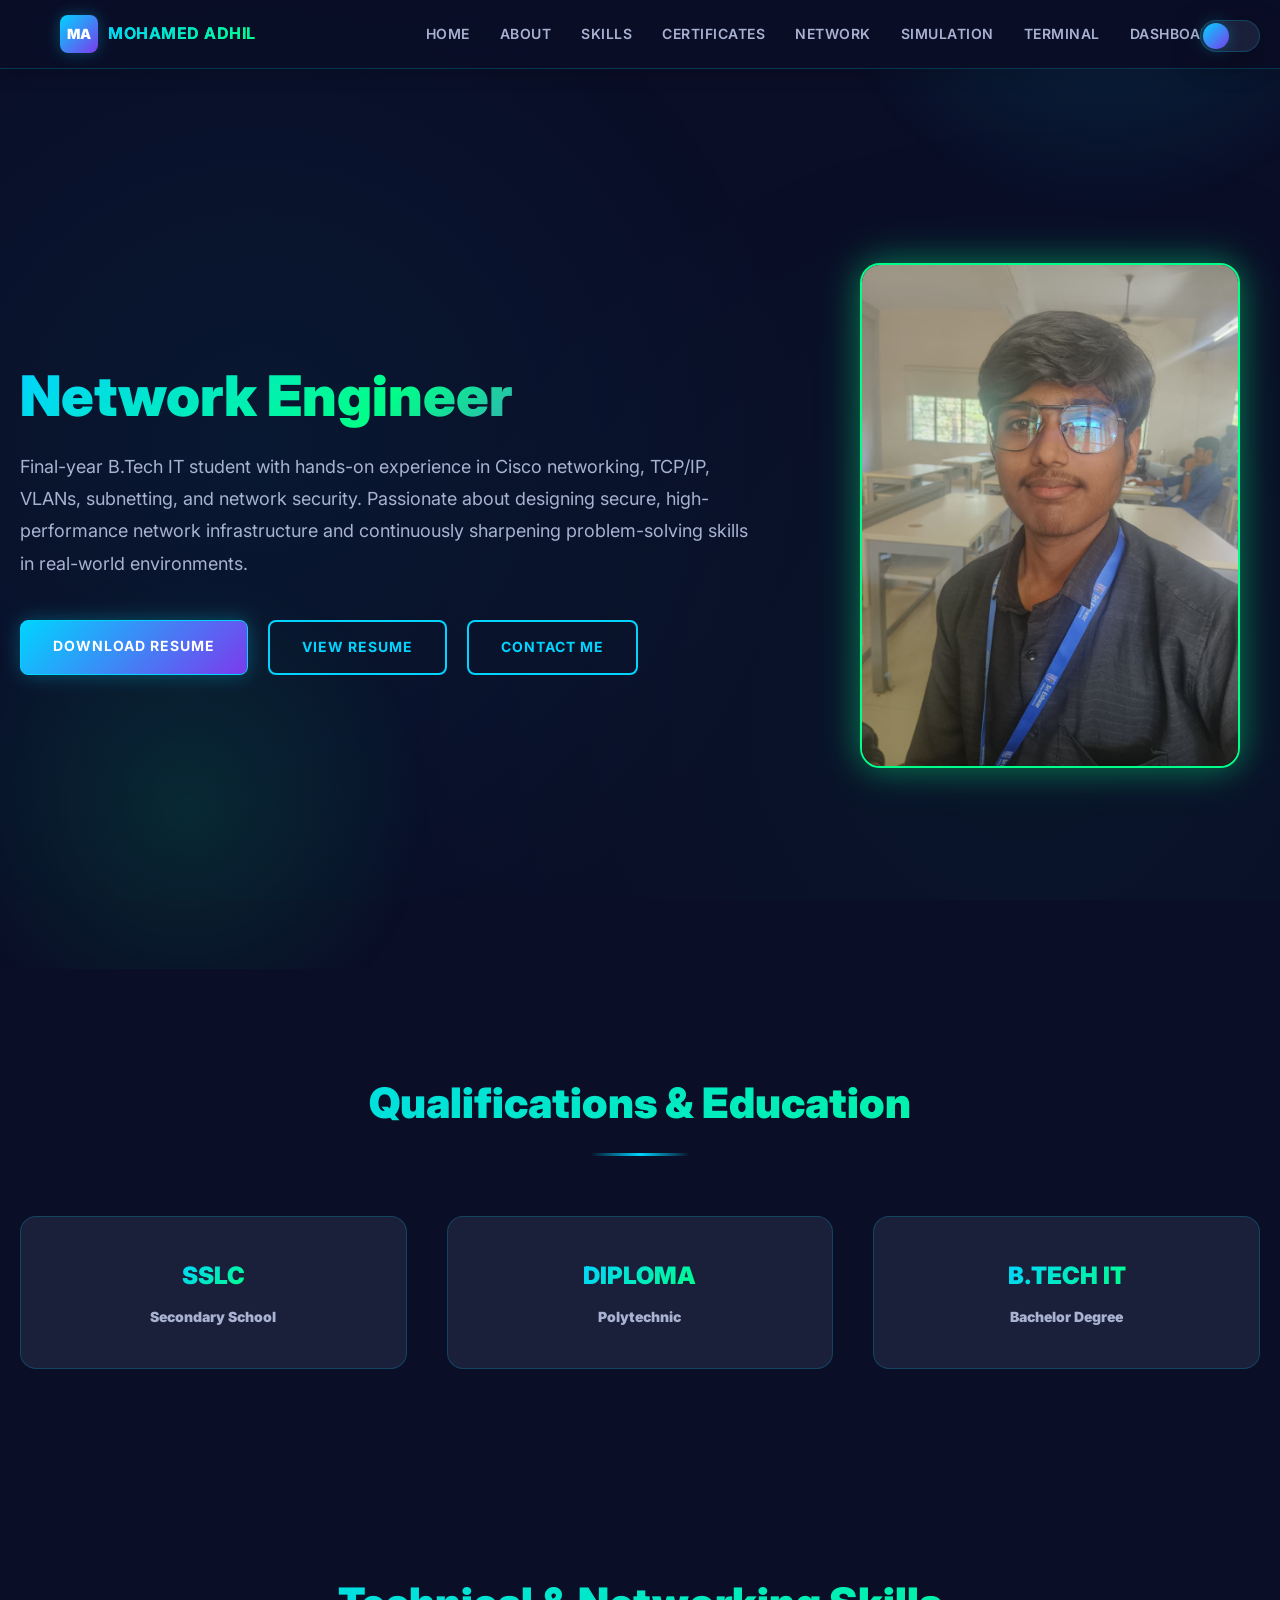
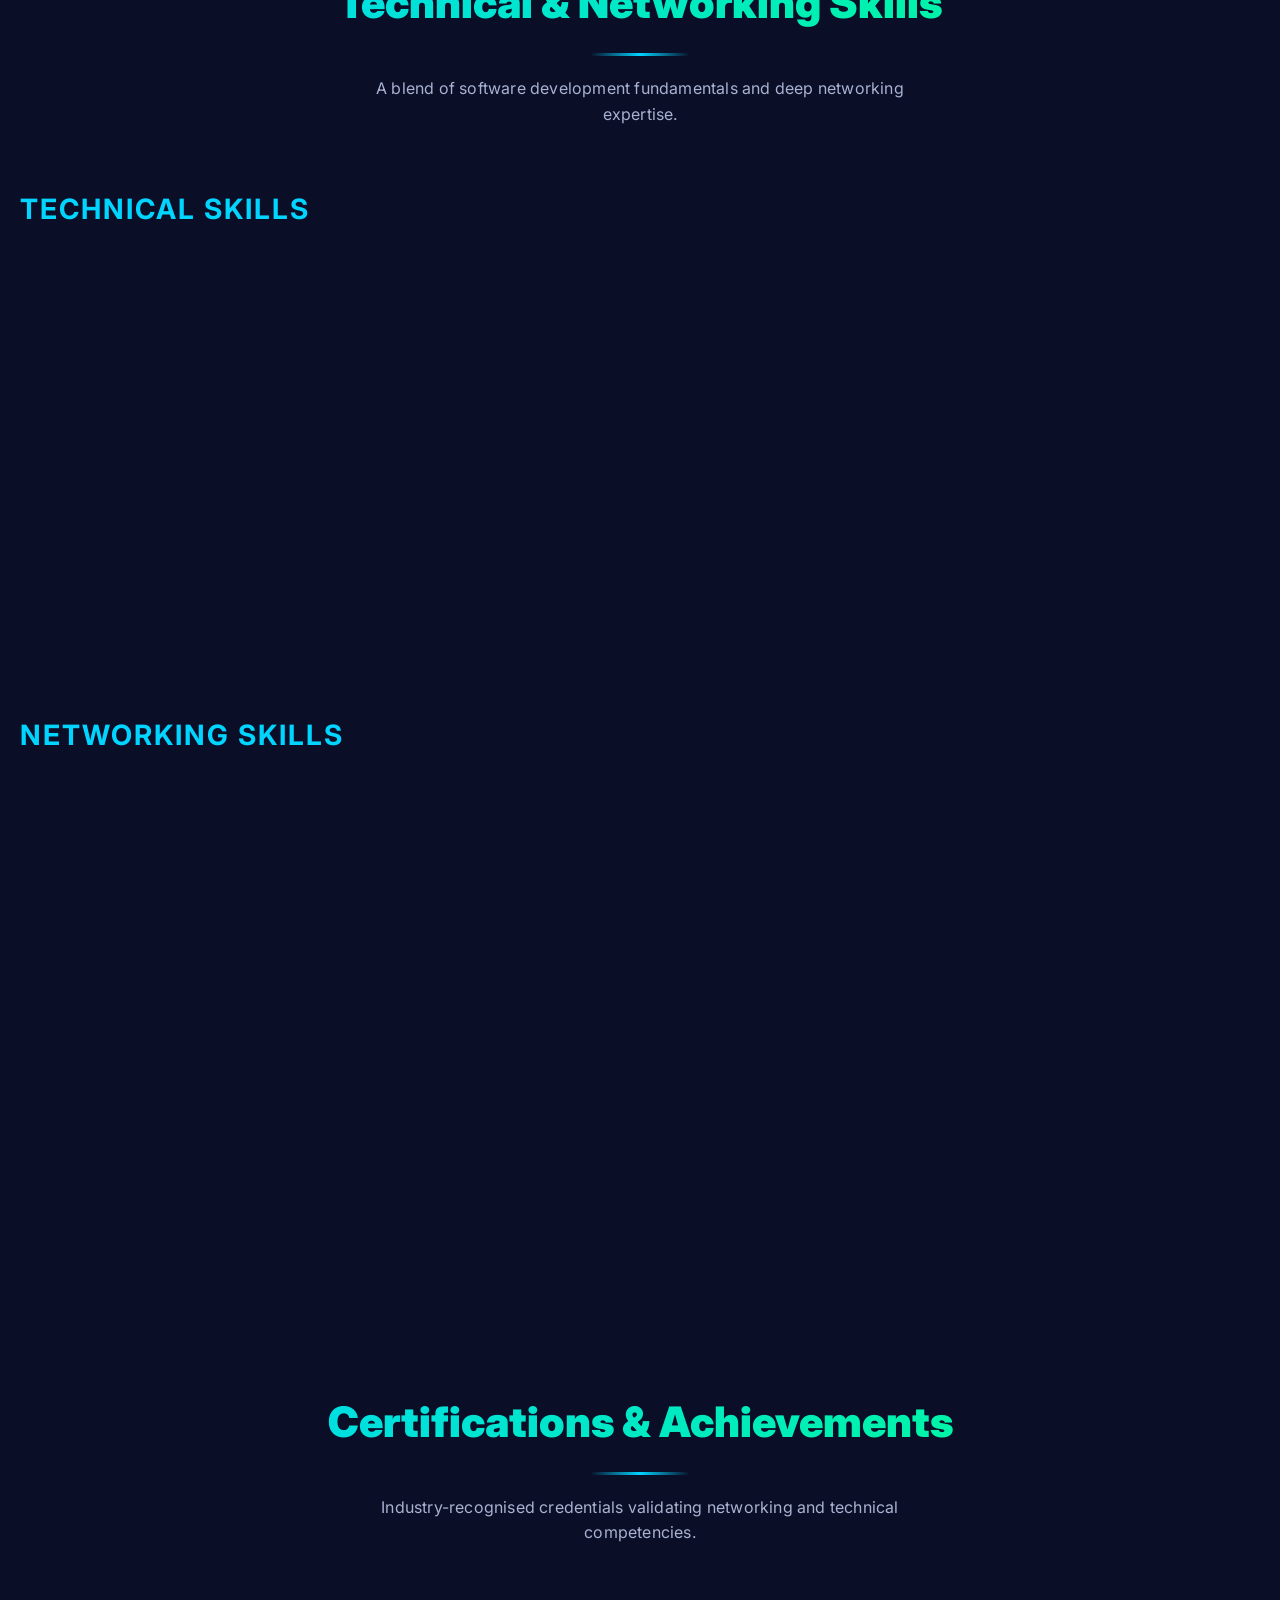
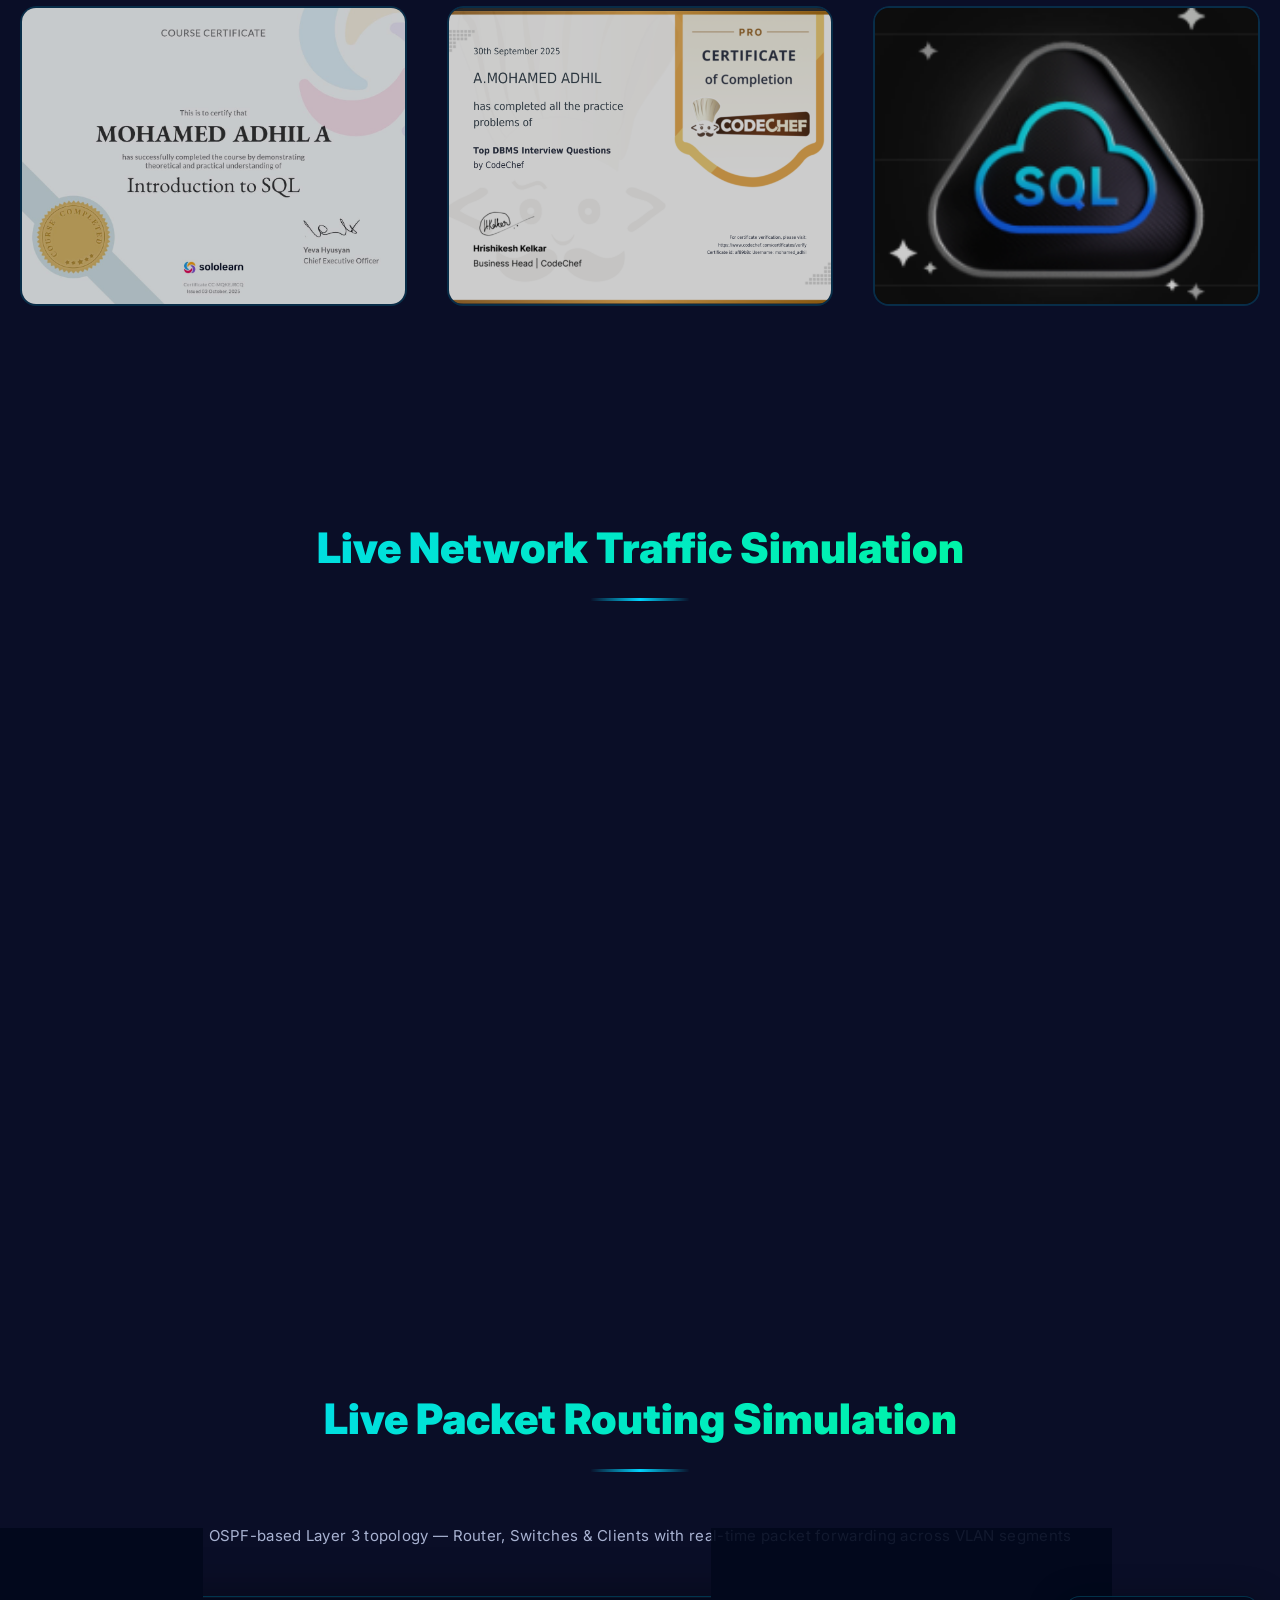
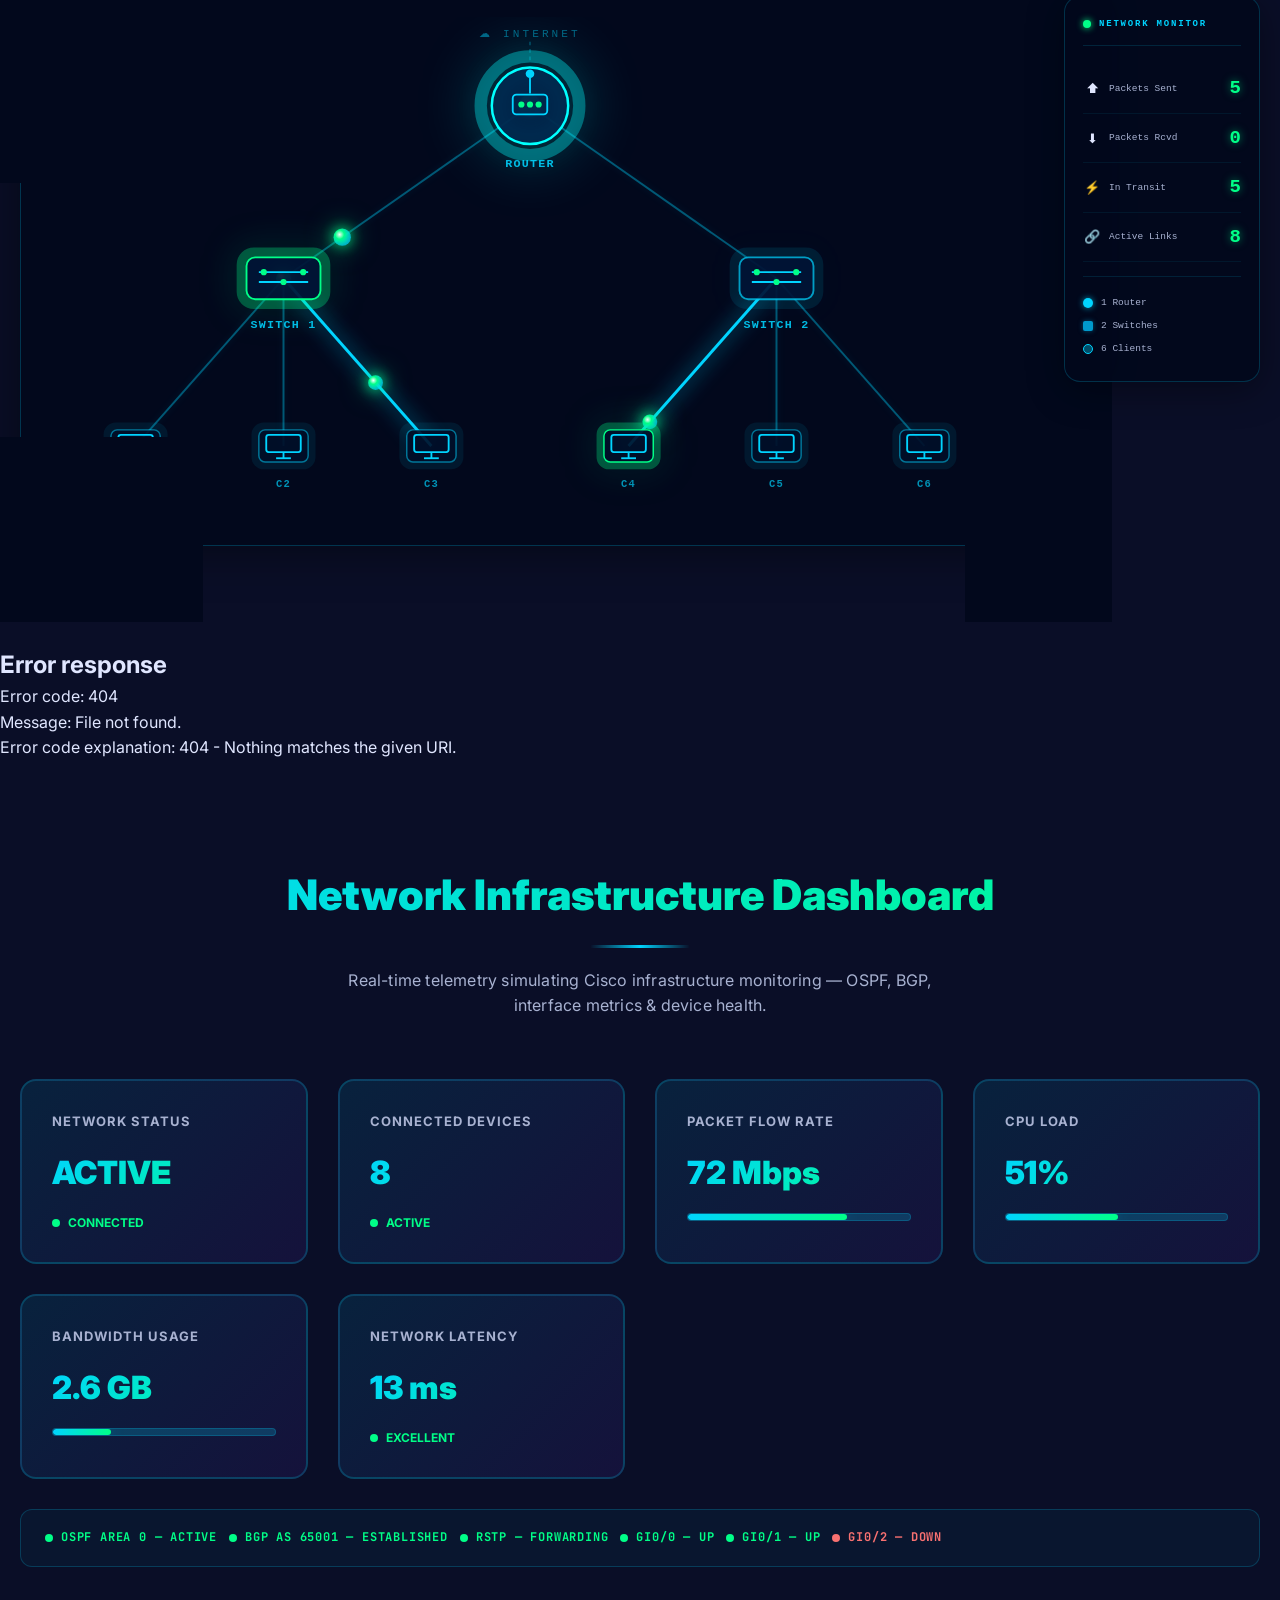
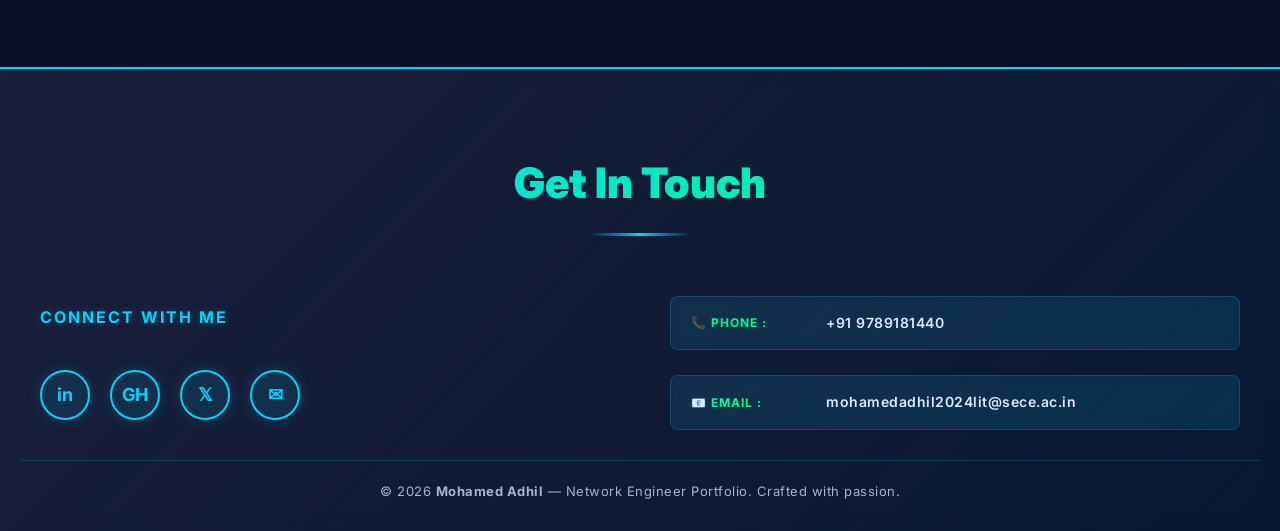
==== commit 616db417: "fix: replace corrupted emoji/character encoding in footer with HTML entities" ====
--- a/index.html
+++ b/index.html
@@ -72,18 +72,18 @@
       <h3>Connect With Me</h3>
       <div class="social-links">
         <a href="http://www.linkedin.com/in/a-mohamed-adhil" target="_blank" class="social-icon linkedin" title="LinkedIn">in</a>
-        <a href="https://github.com/ADHIL7373" target="_blank" class="social-icon github" title="GitHub">âš™</a>
-        <a href="https://x.com/adhil43608" target="_blank" class="social-icon twitter" title="Twitter">ð•</a>
-        <a href="mailto:mohamedadhil2024lit@sece.ac.in" class="social-icon email" title="Email">âœ‰</a>
+        <a href="https://github.com/ADHIL7373" target="_blank" class="social-icon github" title="GitHub">GH</a>
+        <a href="https://x.com/adhil43608" target="_blank" class="social-icon twitter" title="Twitter">&#120143;</a>
+        <a href="mailto:mohamedadhil2024lit@sece.ac.in" class="social-icon email" title="Email">&#9993;</a>
       </div>
     </div>
     <div class="footer-section">
       <div class="contact-item">
-        <span class="contact-label">ðŸ“ž PHONE :</span>
+        <span class="contact-label">&#128222; PHONE :</span>
         <span class="contact-value">+91 9789181440</span>
       </div>
       <div class="contact-item">
-        <span class="contact-label">ðŸ“§ EMAIL :</span>
+        <span class="contact-label">&#128231; EMAIL :</span>
         <span class="contact-value">mohamedadhil2024lit@sece.ac.in</span>
       </div>
     </div>
@@ -159,3 +159,4 @@
 
 </body>
 </html>
+
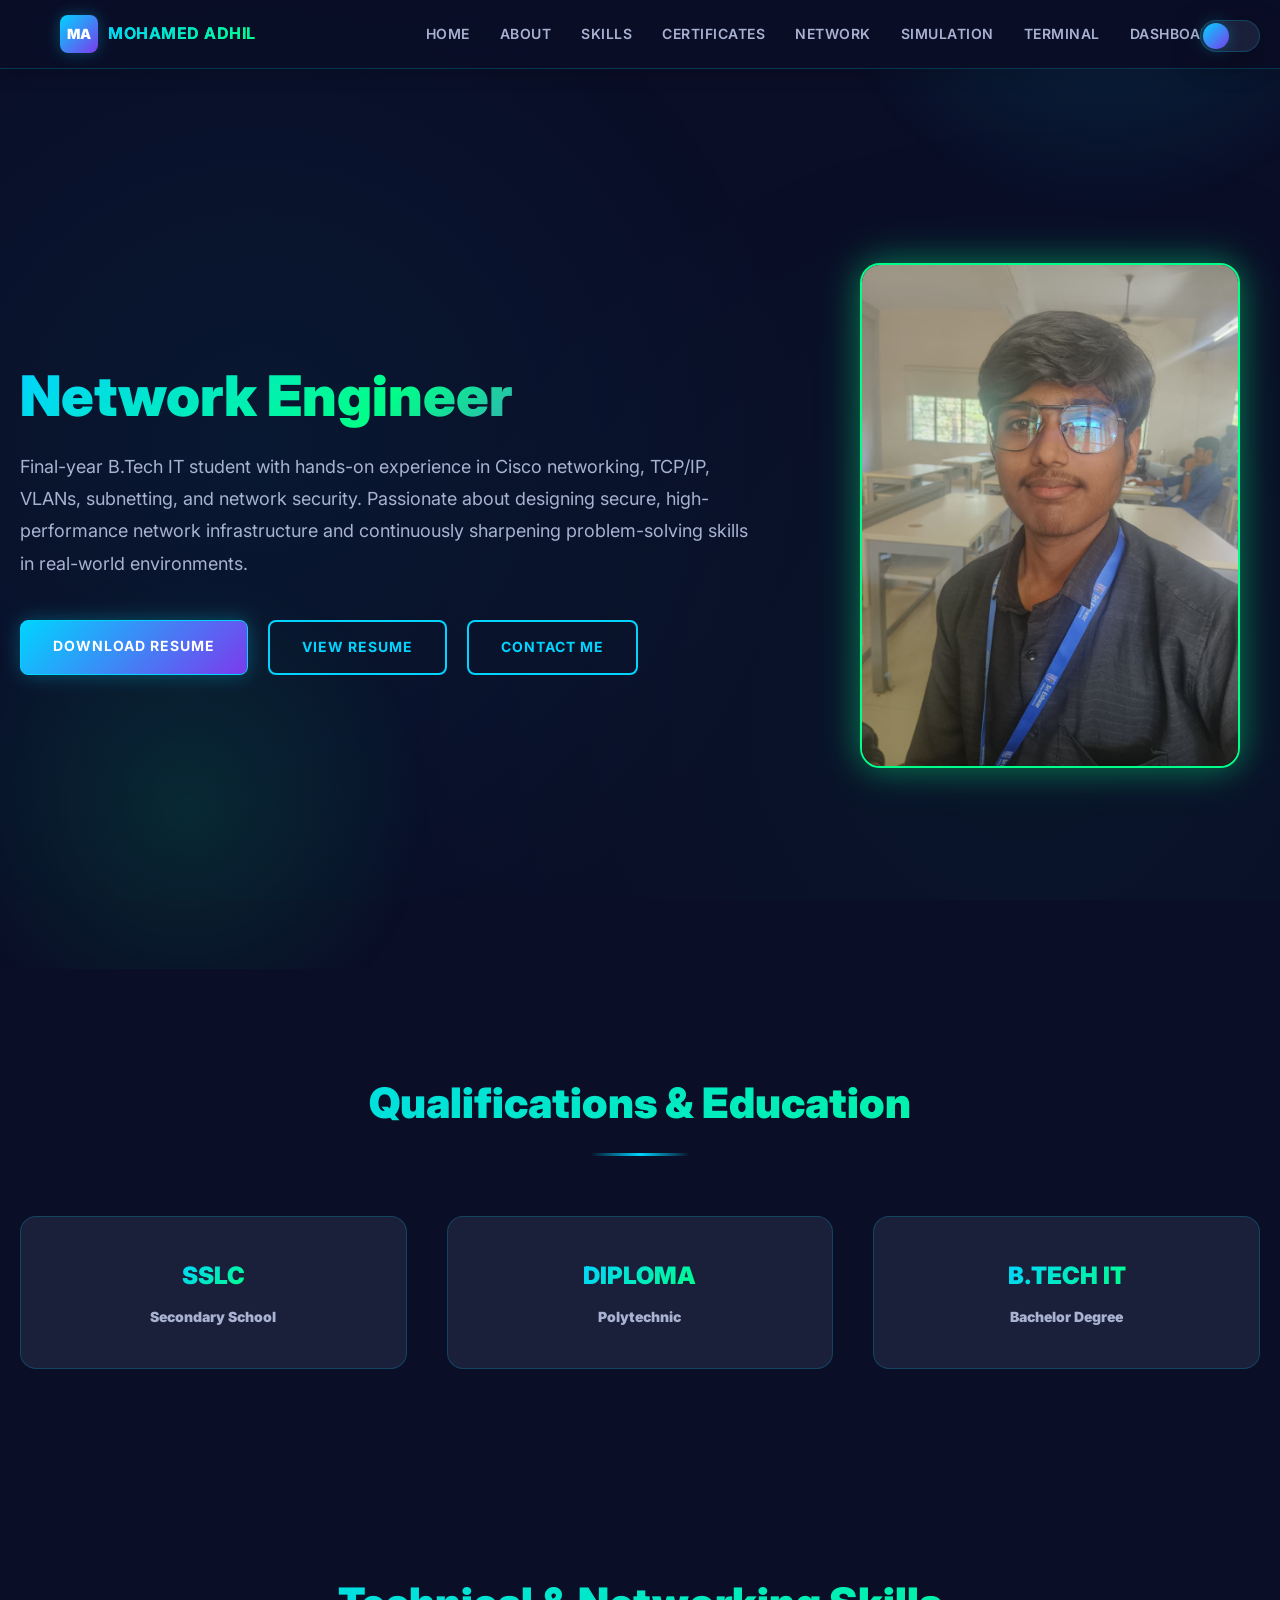
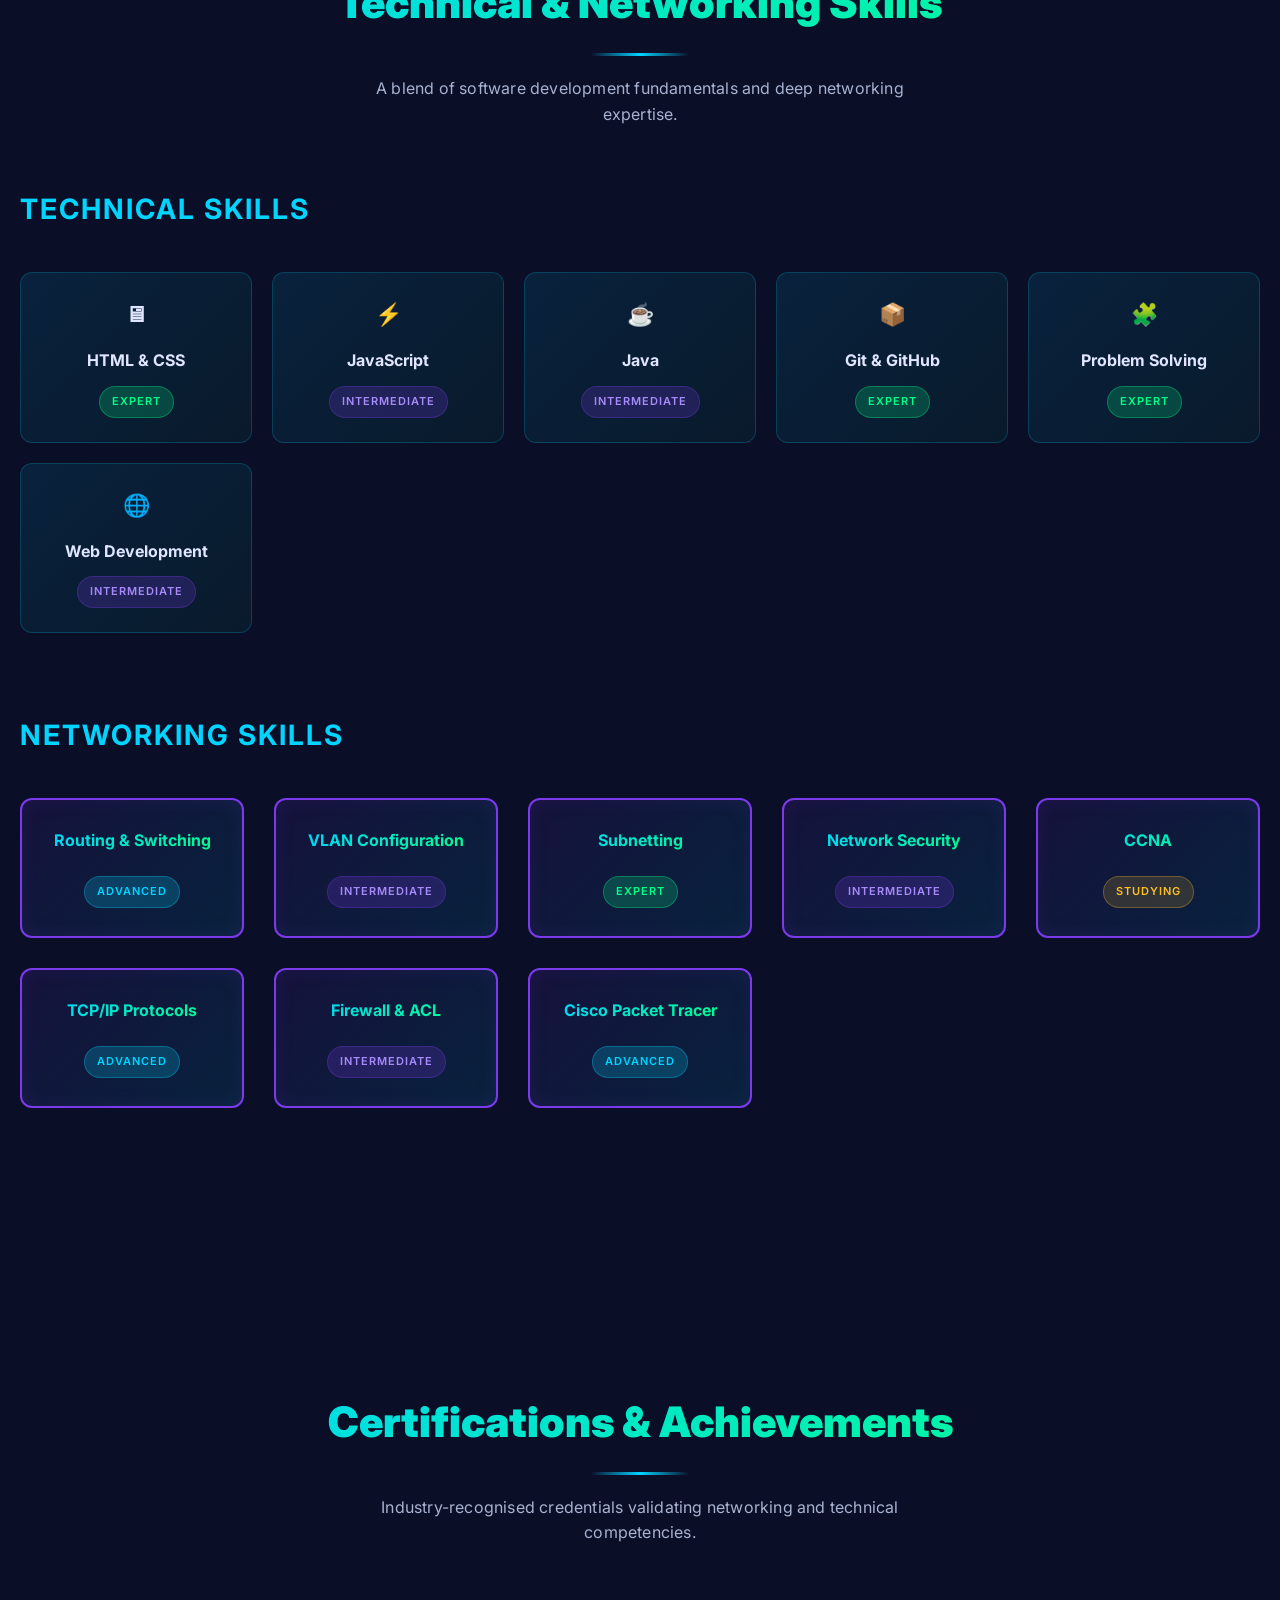
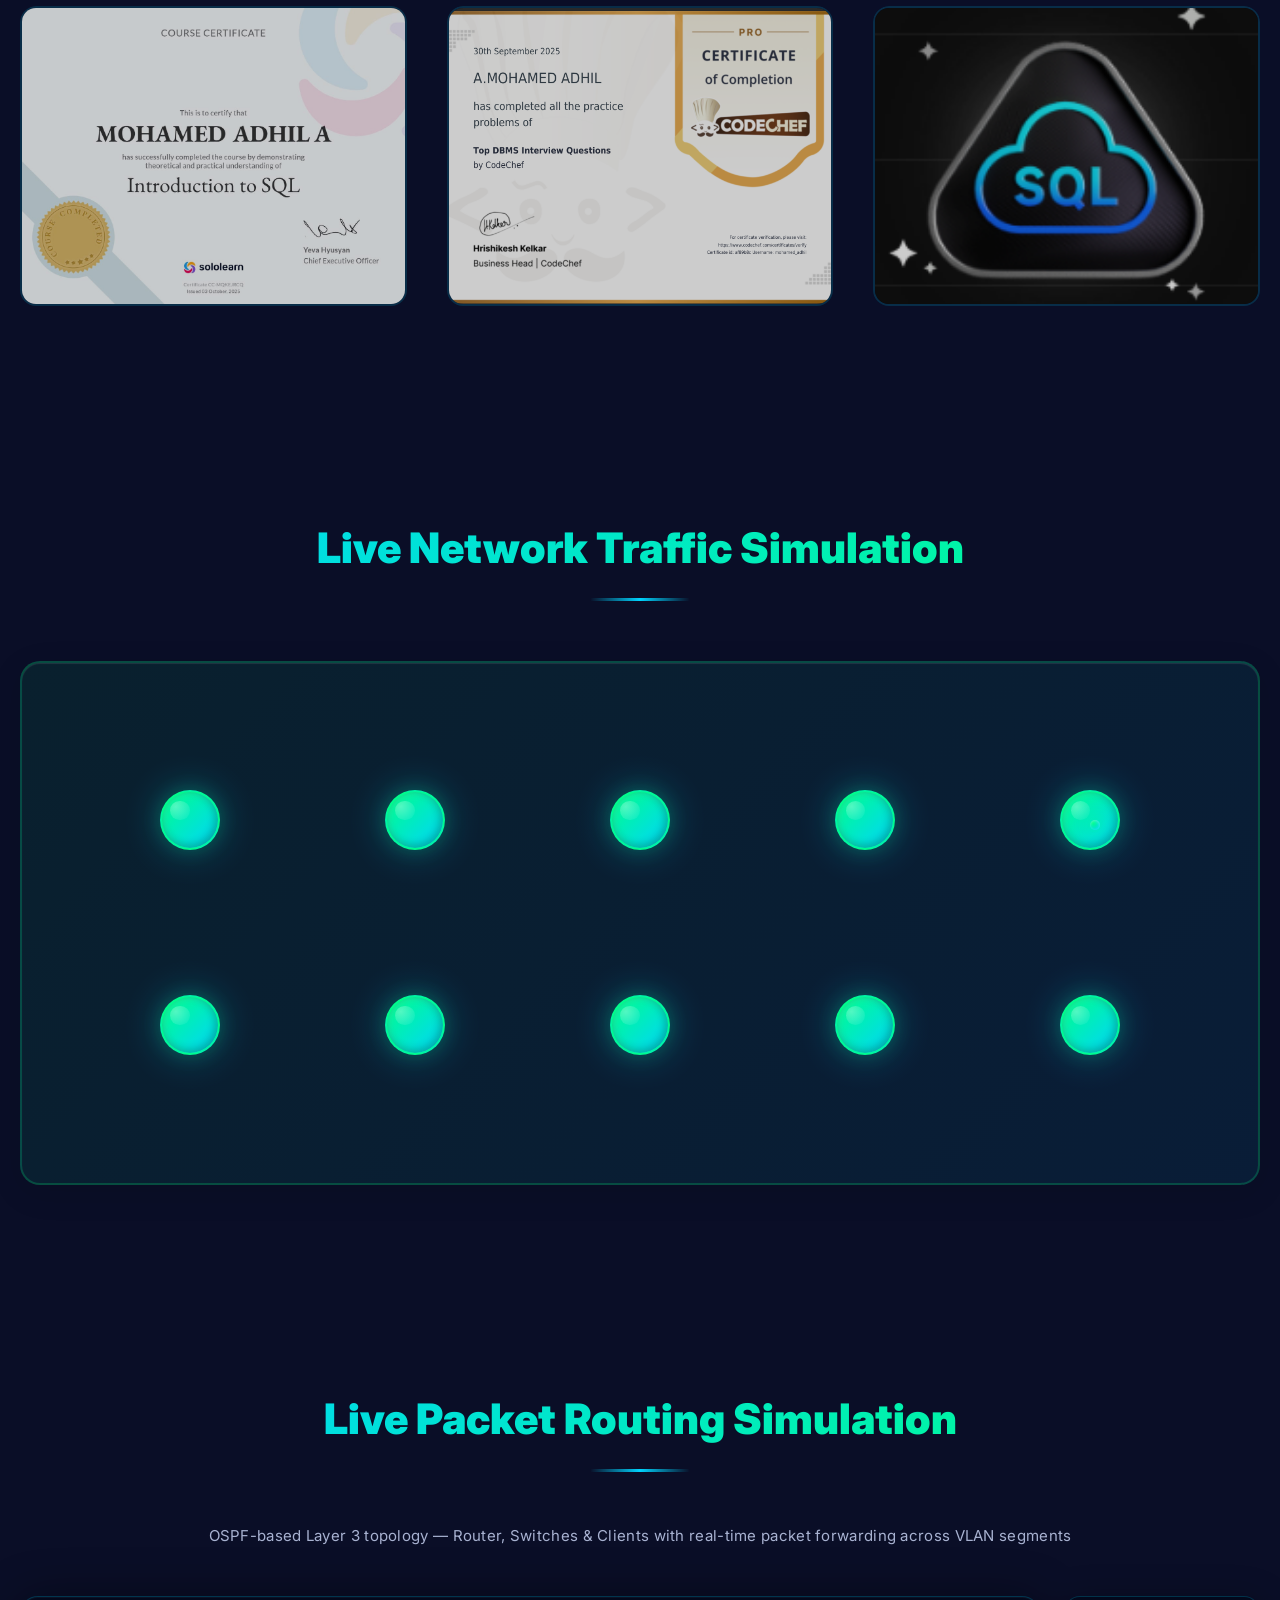
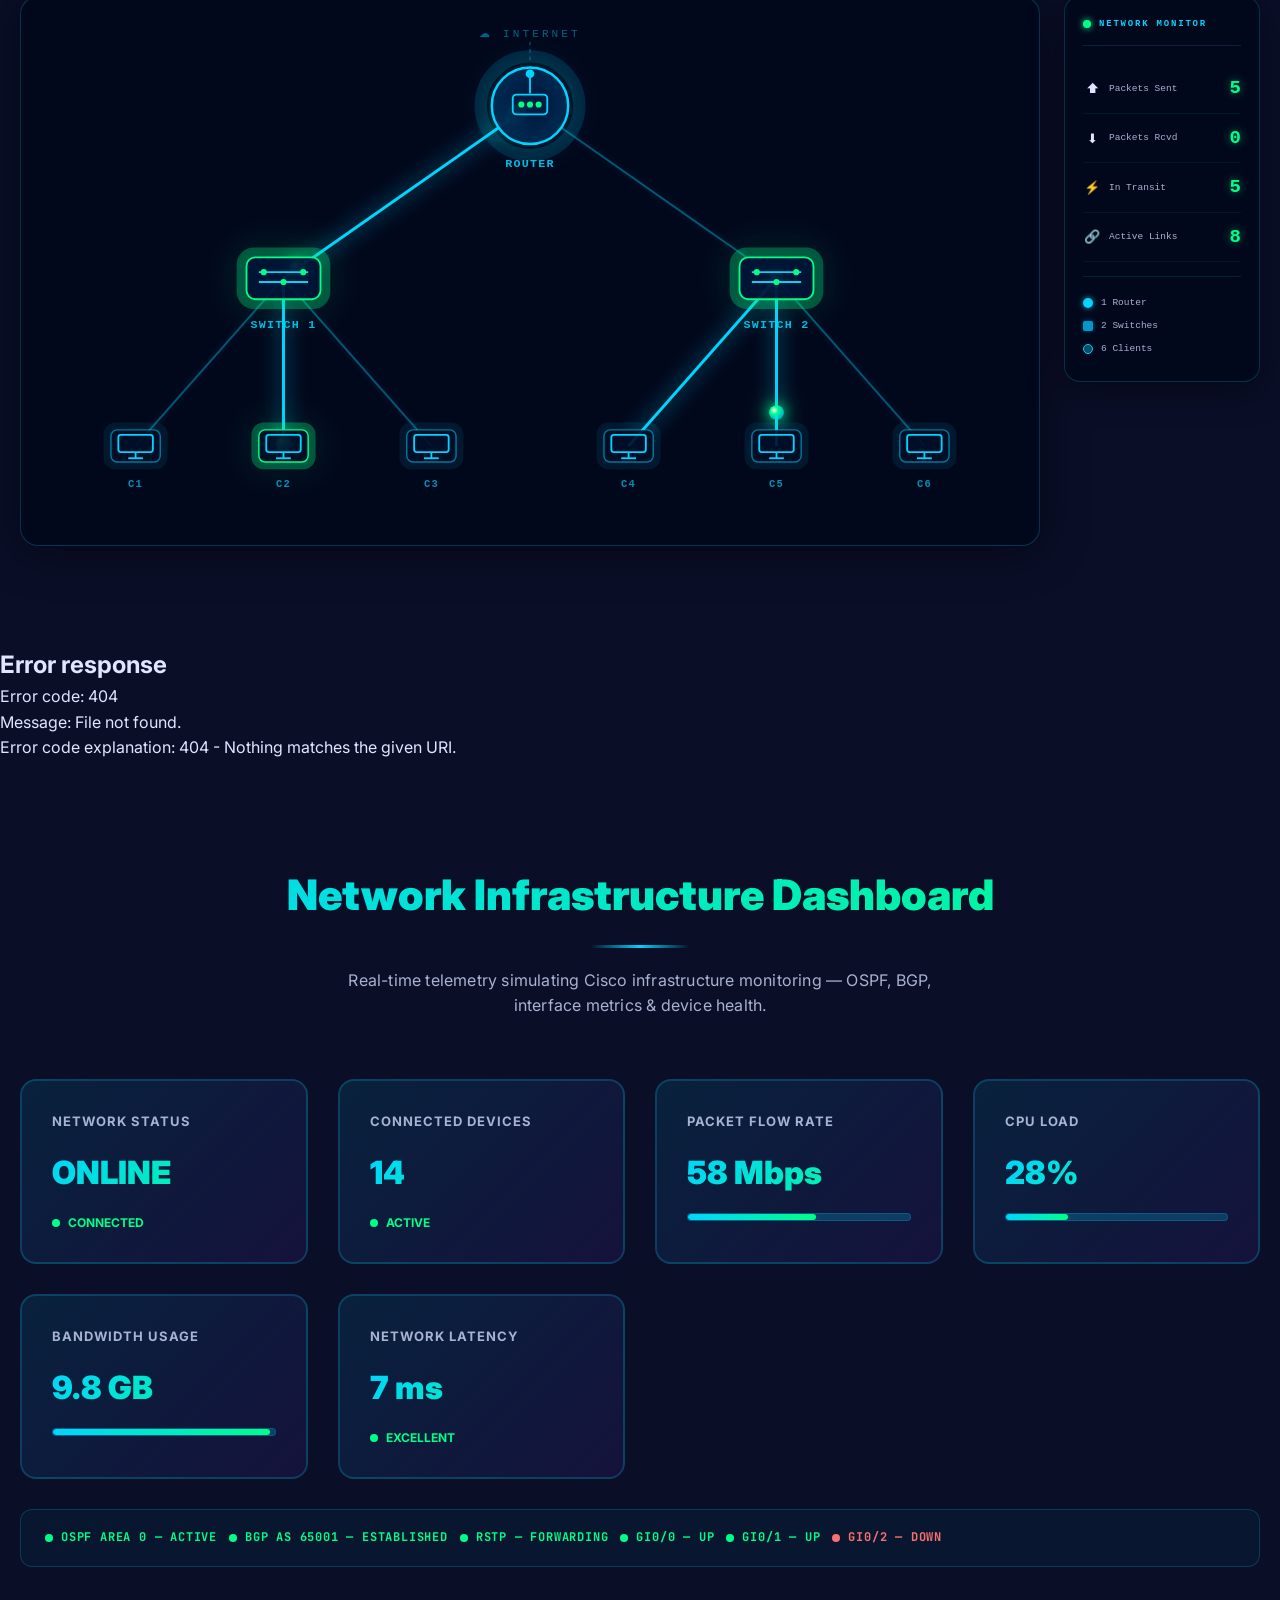
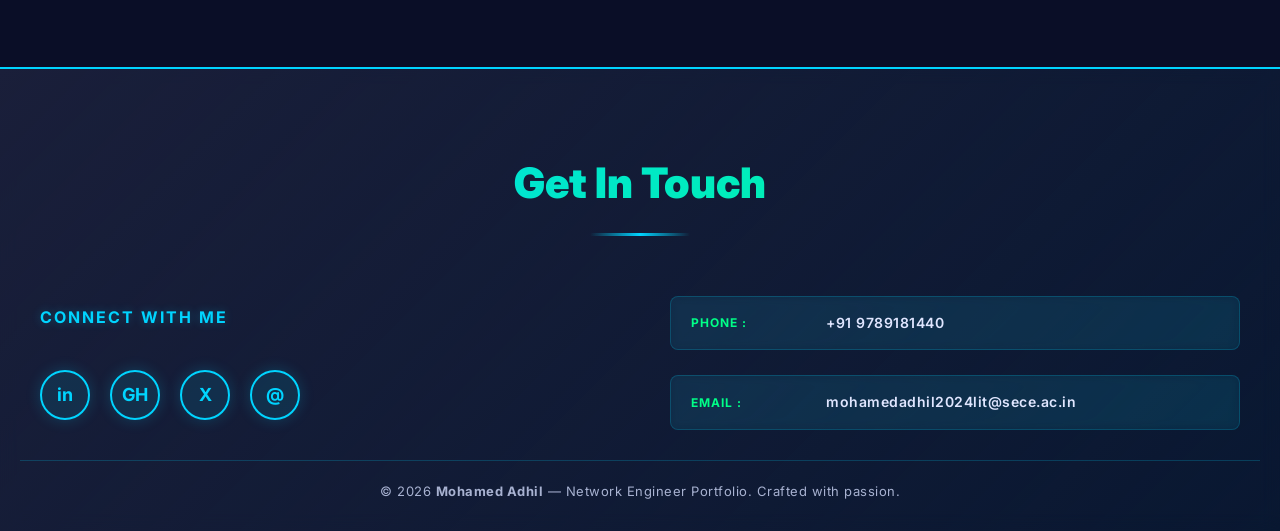
==== commit 1a6594e7: "fix: remove emoji labels from footer, use plain text only" ====
--- a/index.html
+++ b/index.html
@@ -73,17 +73,17 @@
       <div class="social-links">
         <a href="http://www.linkedin.com/in/a-mohamed-adhil" target="_blank" class="social-icon linkedin" title="LinkedIn">in</a>
         <a href="https://github.com/ADHIL7373" target="_blank" class="social-icon github" title="GitHub">GH</a>
-        <a href="https://x.com/adhil43608" target="_blank" class="social-icon twitter" title="Twitter">&#120143;</a>
-        <a href="mailto:mohamedadhil2024lit@sece.ac.in" class="social-icon email" title="Email">&#9993;</a>
+        <a href="https://x.com/adhil43608" target="_blank" class="social-icon twitter" title="Twitter">X</a>
+        <a href="mailto:mohamedadhil2024lit@sece.ac.in" class="social-icon email" title="Email">@</a>
       </div>
     </div>
     <div class="footer-section">
       <div class="contact-item">
-        <span class="contact-label">&#128222; PHONE :</span>
+        <span class="contact-label">PHONE :</span>
         <span class="contact-value">+91 9789181440</span>
       </div>
       <div class="contact-item">
-        <span class="contact-label">&#128231; EMAIL :</span>
+        <span class="contact-label">EMAIL :</span>
         <span class="contact-value">mohamedadhil2024lit@sece.ac.in</span>
       </div>
     </div>
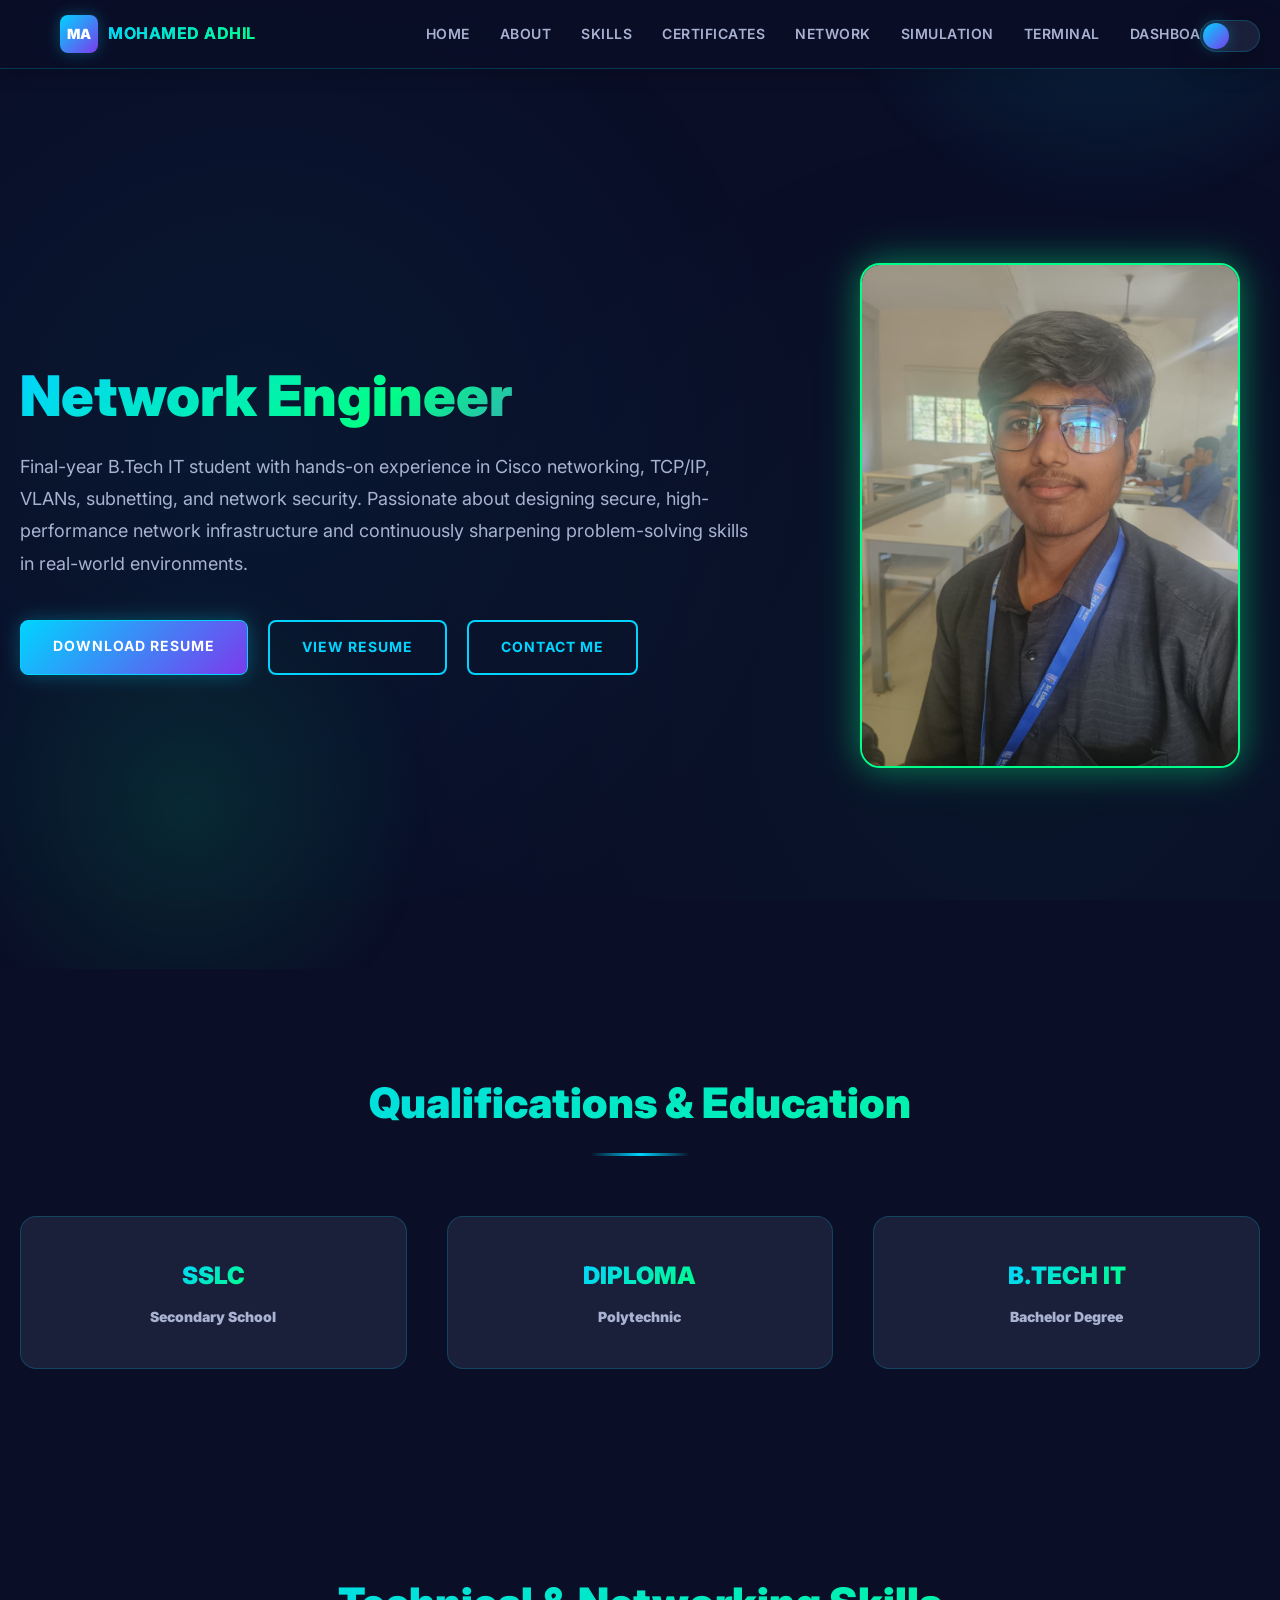
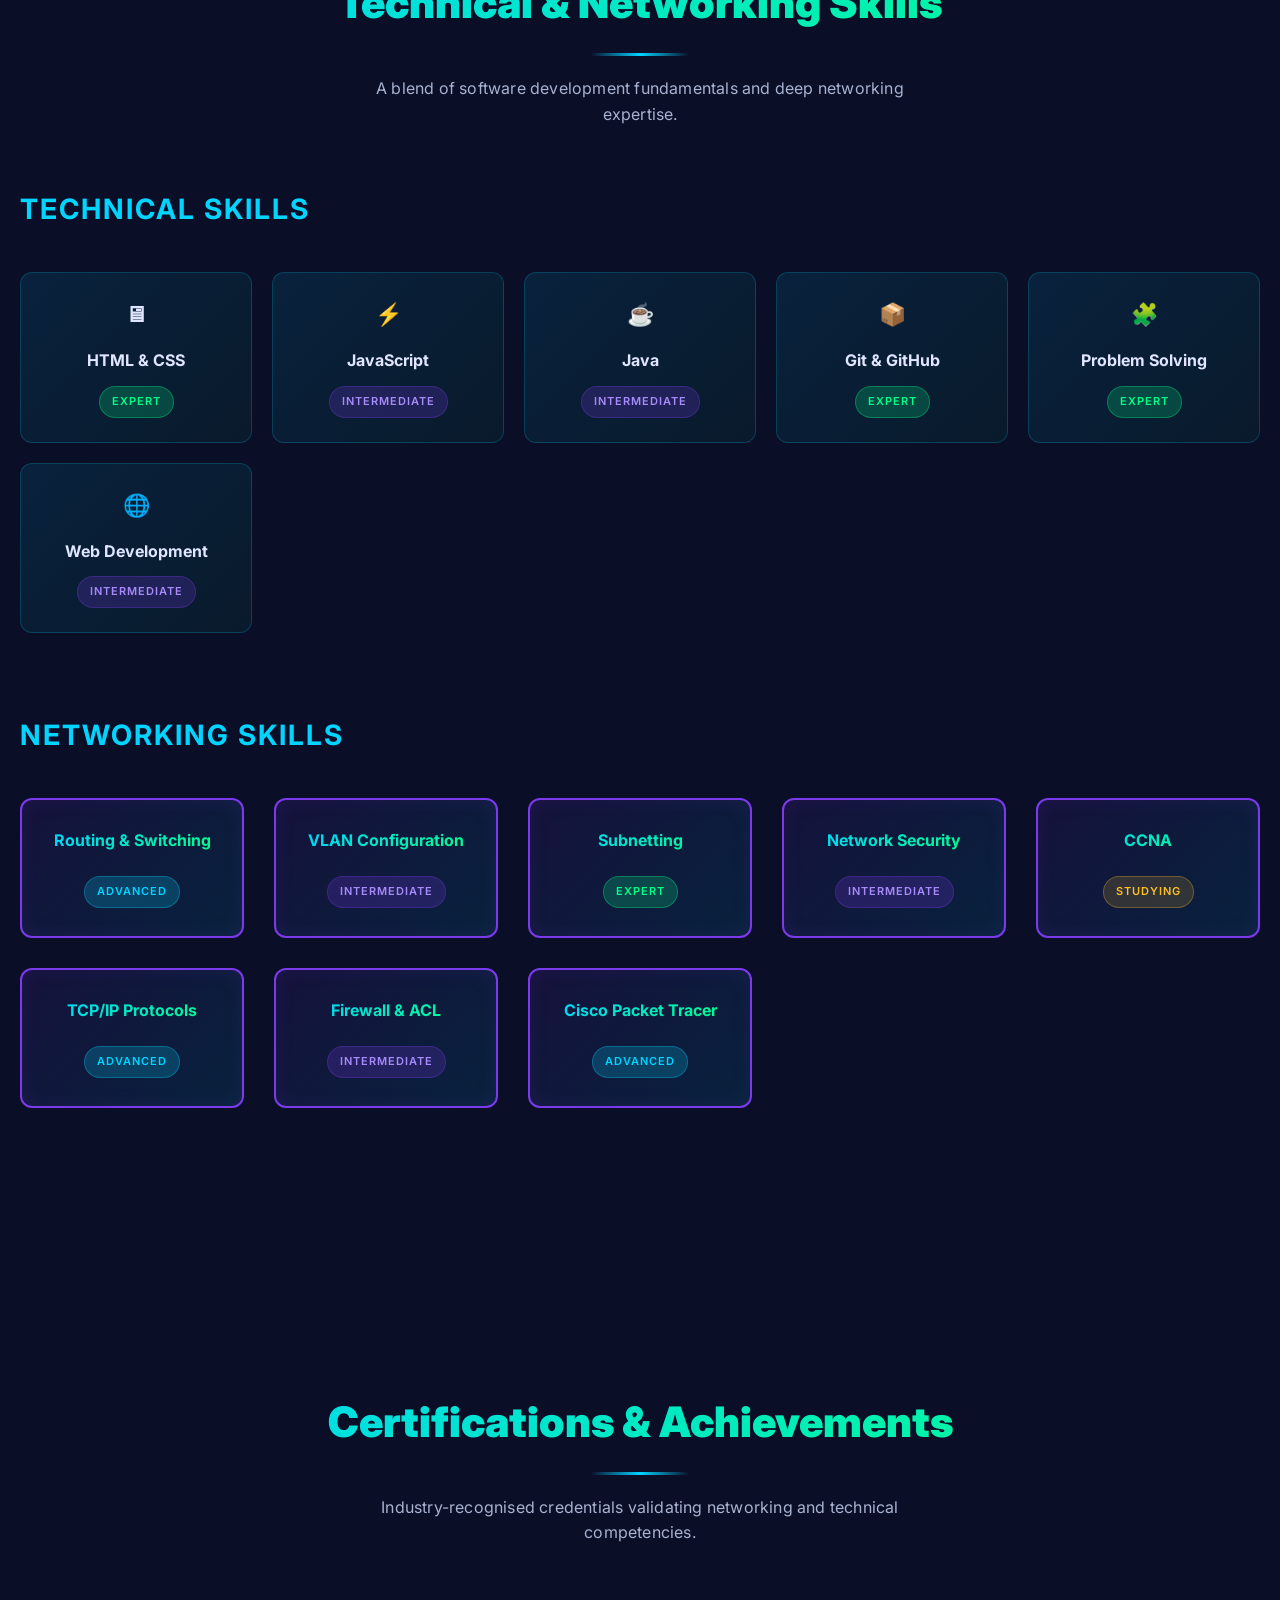
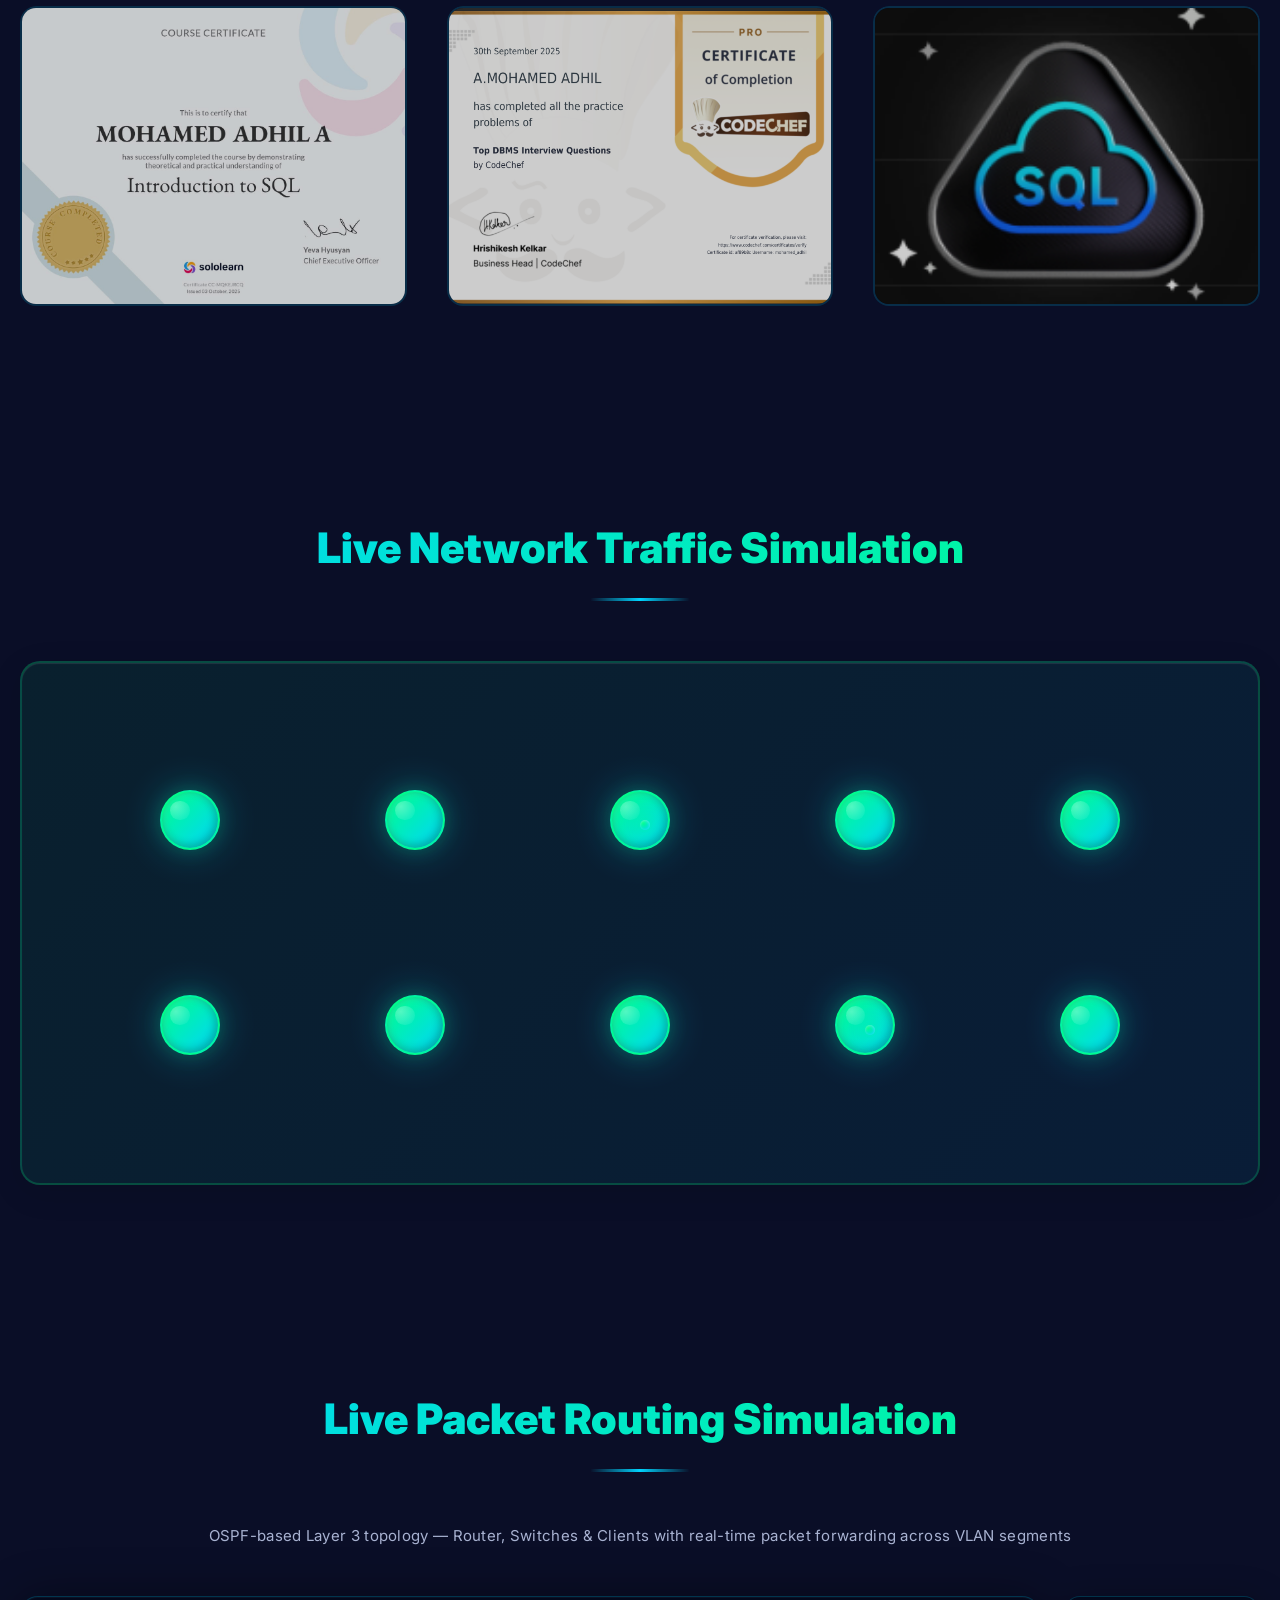
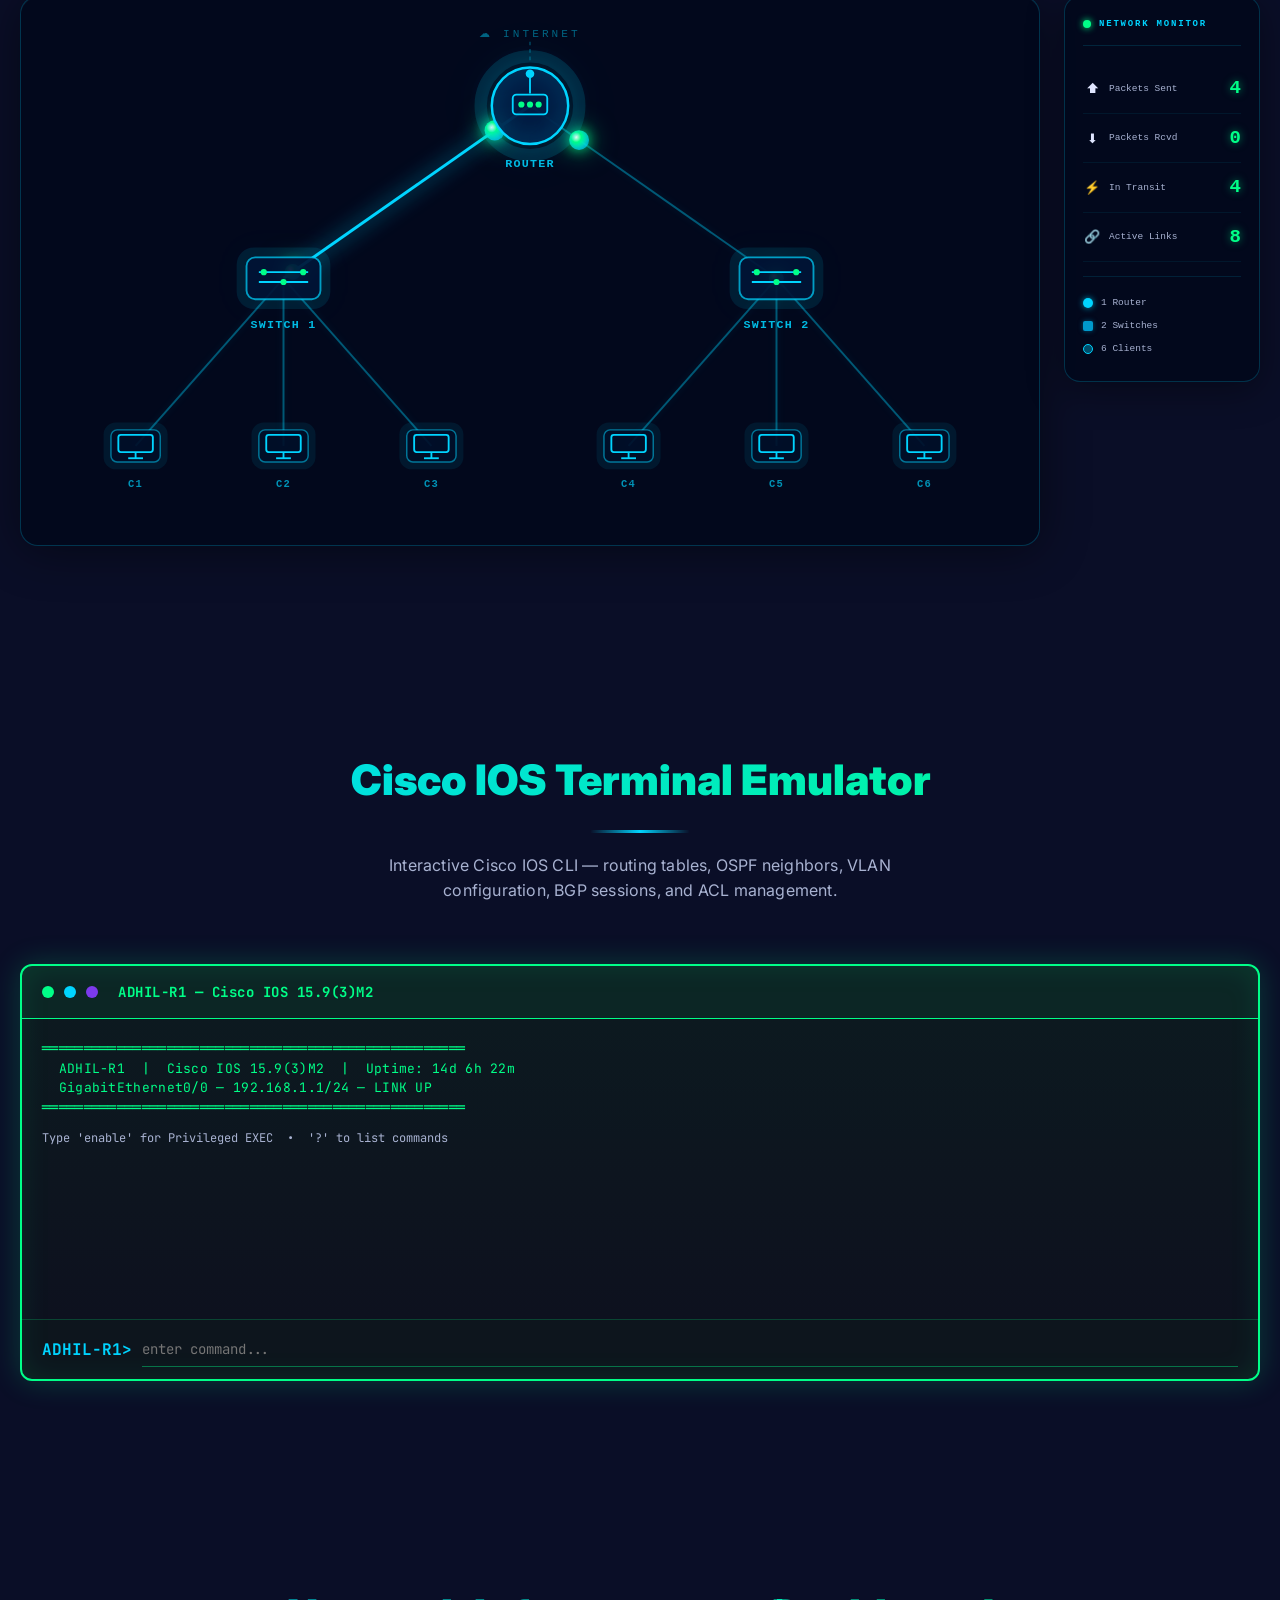
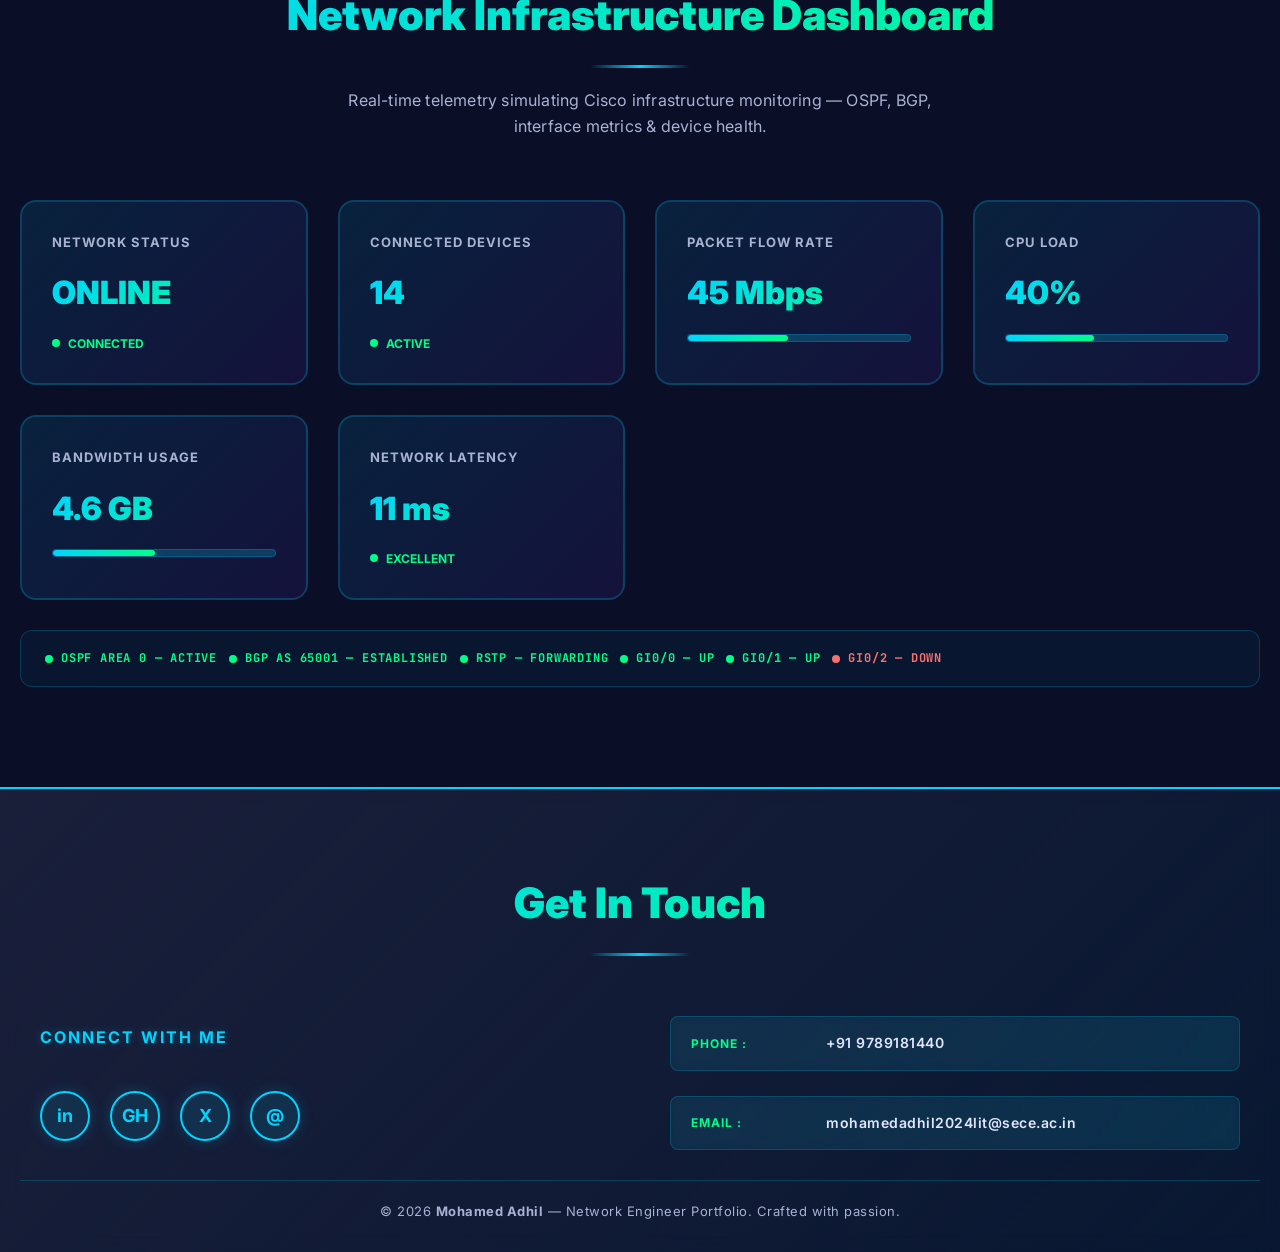
==== commit fb905999: "fix: add terminal files to git, fix loadSection error handling" ====
--- a/index.html
+++ b/index.html
@@ -106,6 +106,7 @@
 // Auto-load sections
 async function loadSection(id, file) {
   const res = await fetch(file);
+  if (!res.ok) return;
   document.getElementById(id).innerHTML = await res.text();
   
   // Re-initialize animations and components after loading
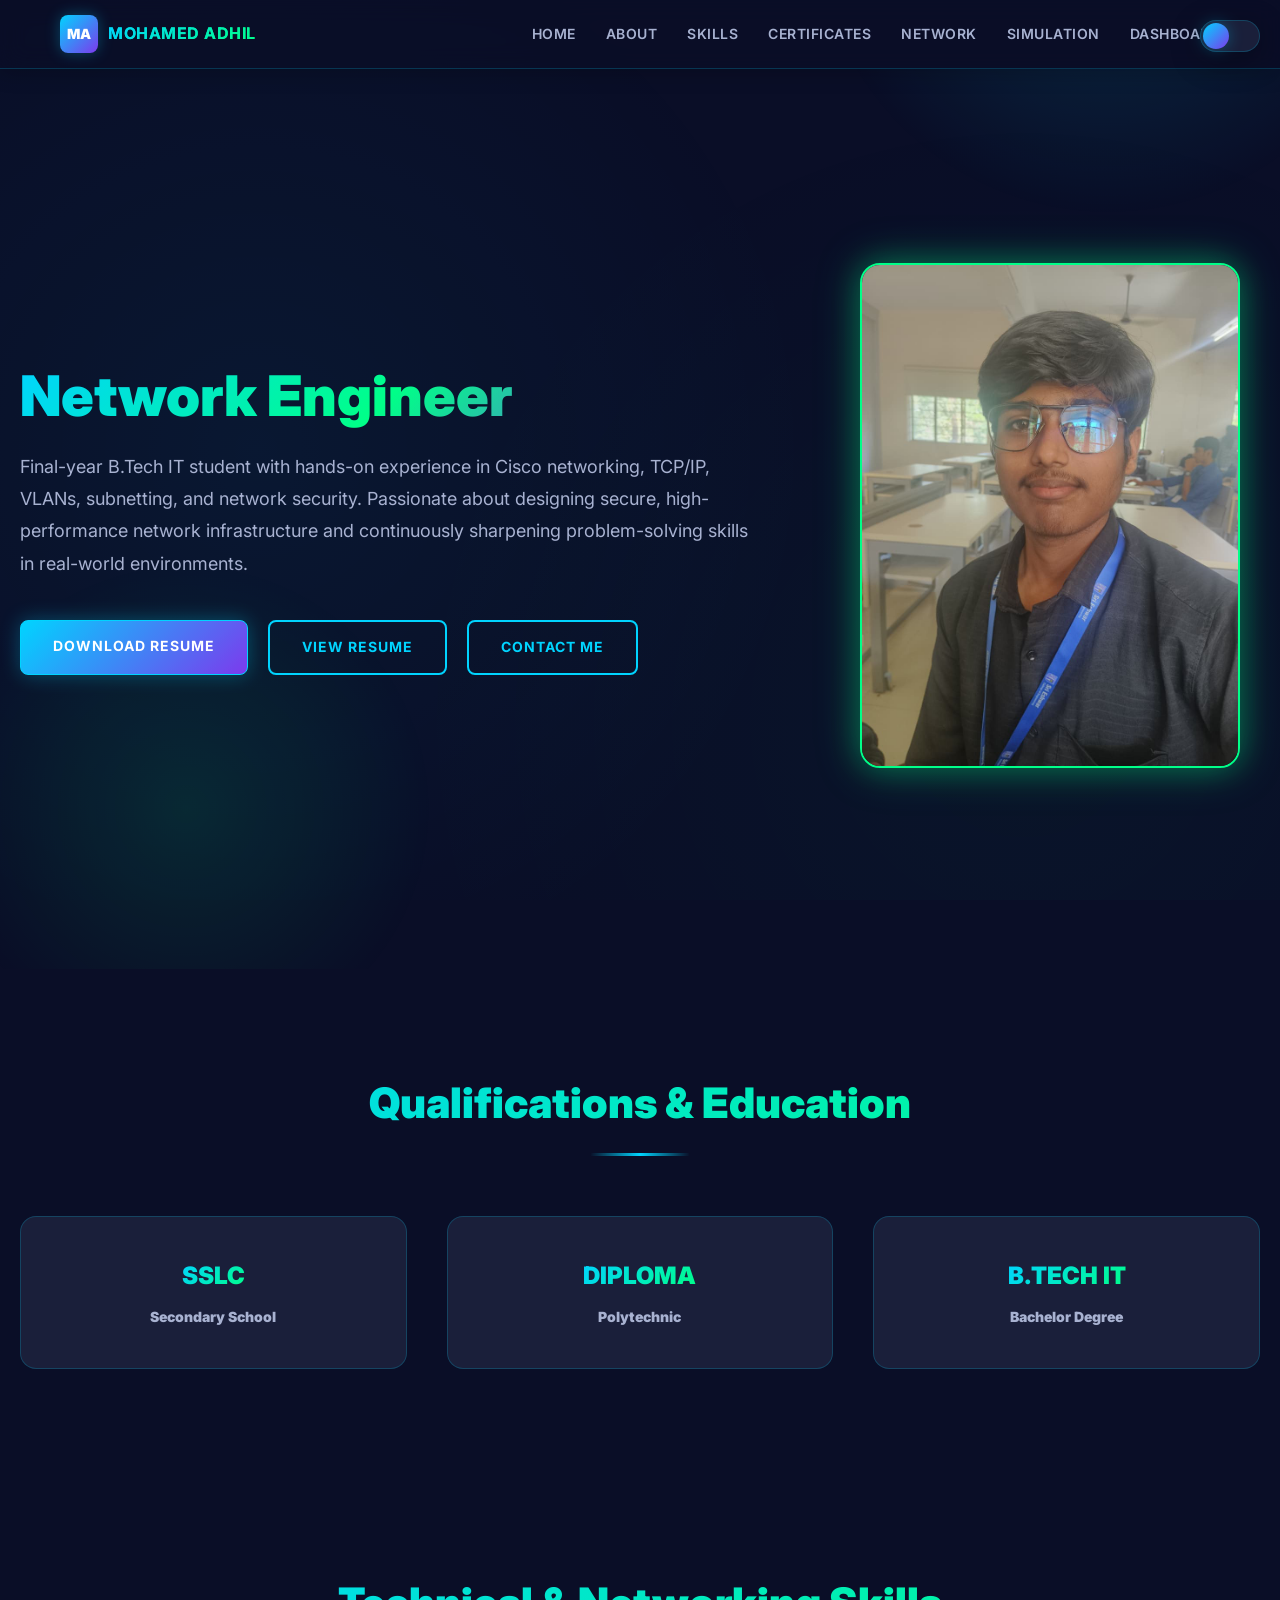
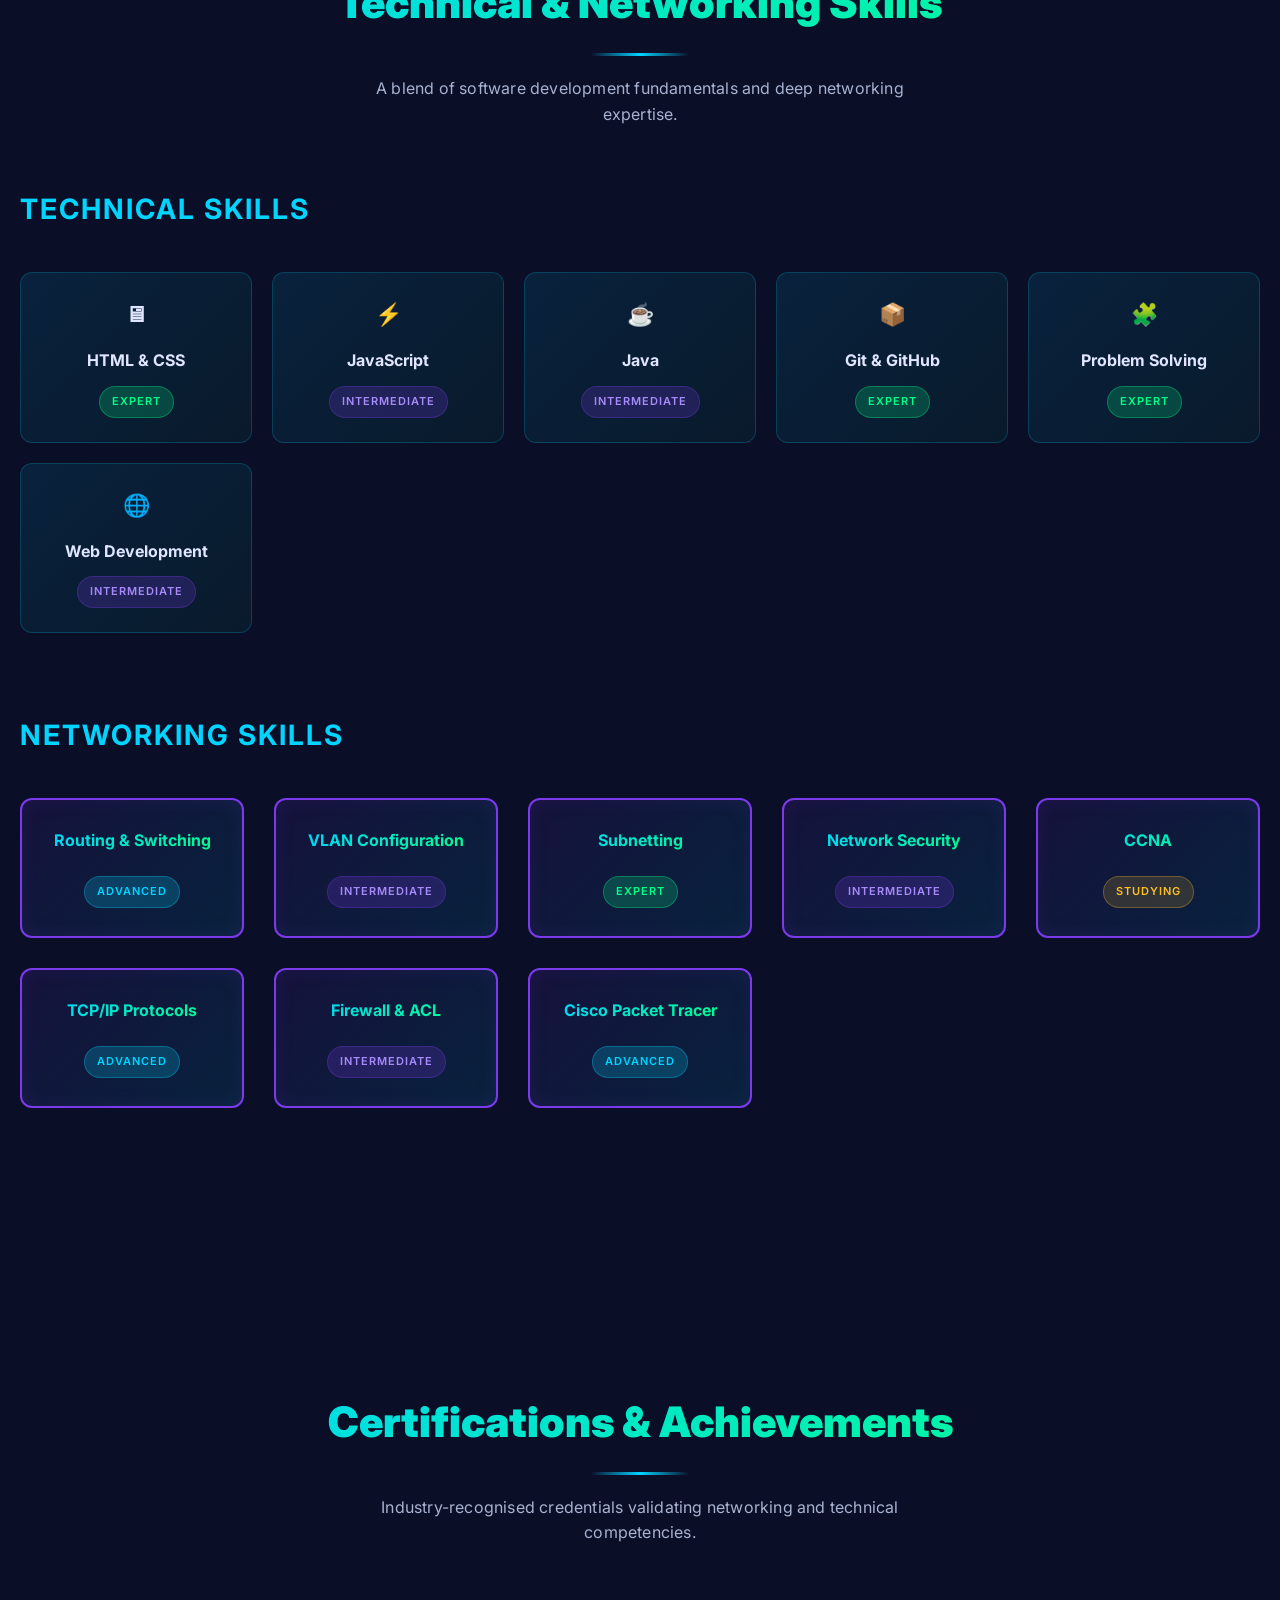
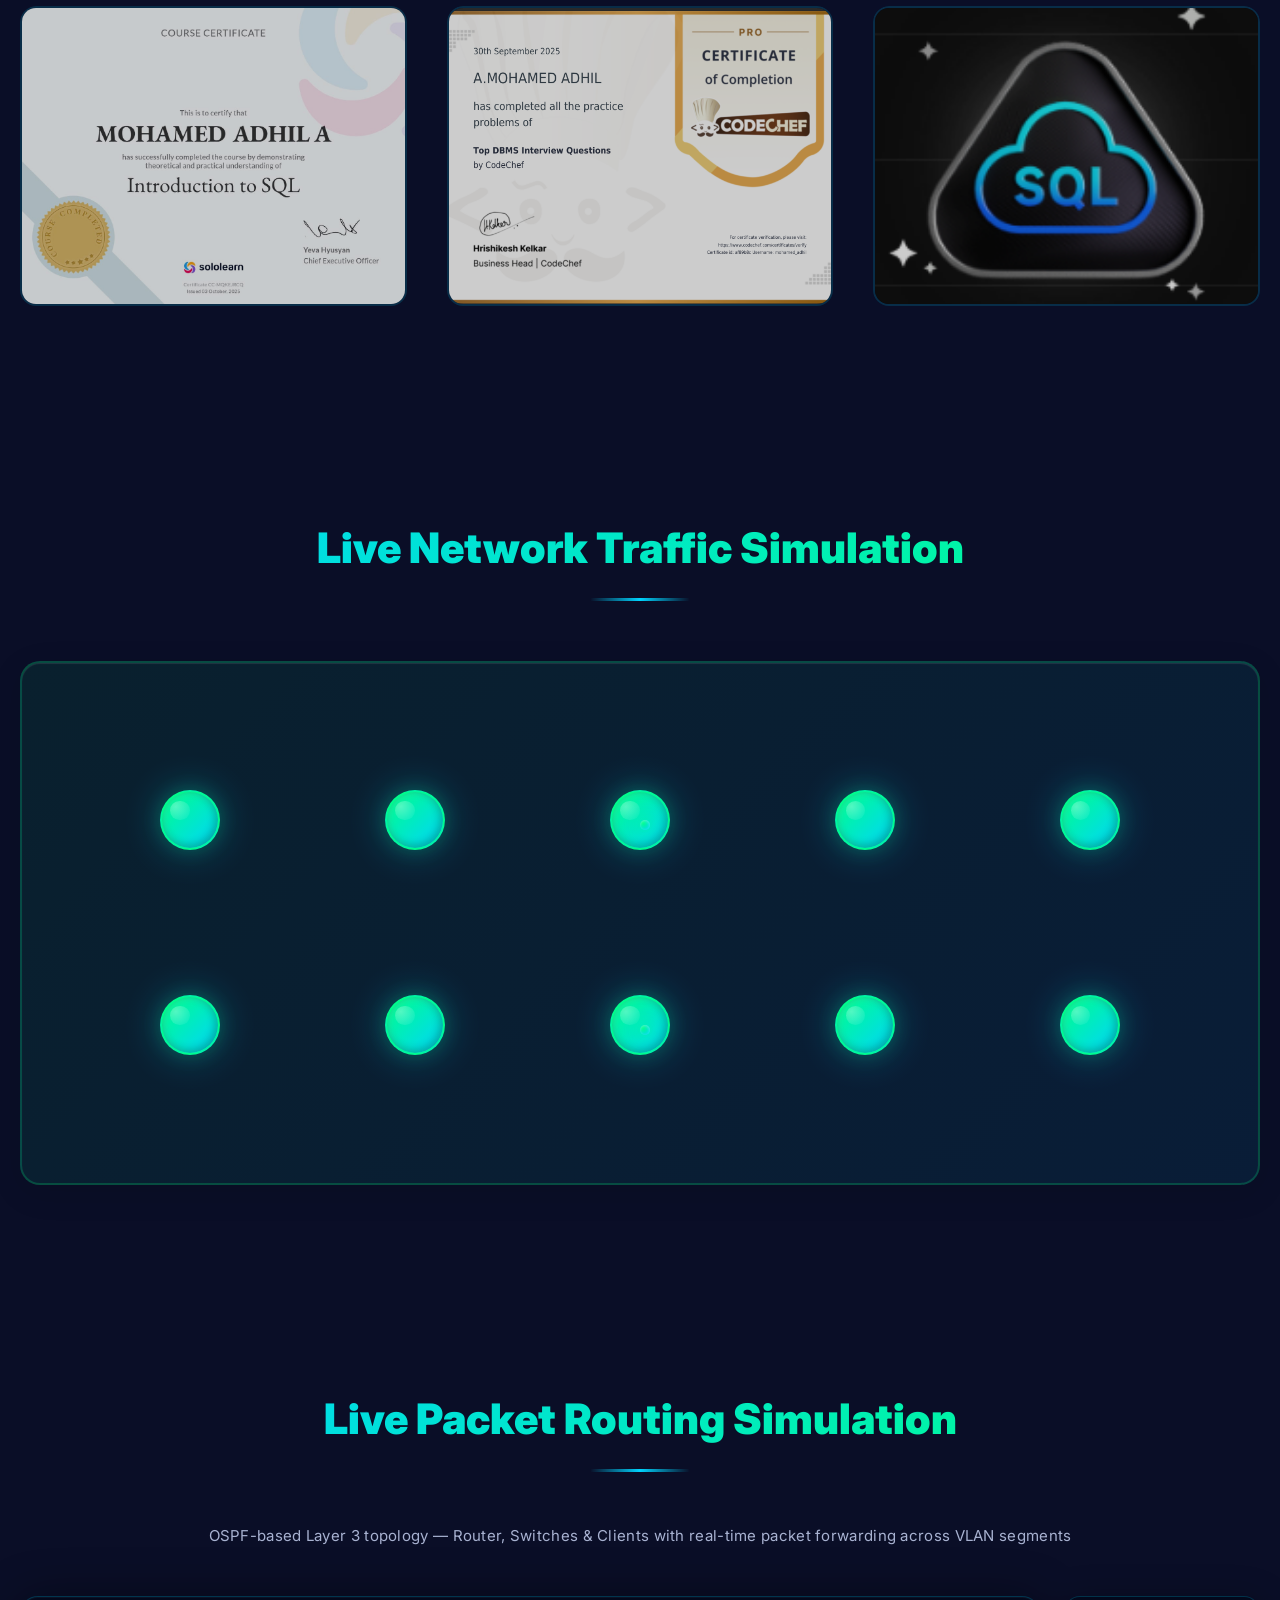
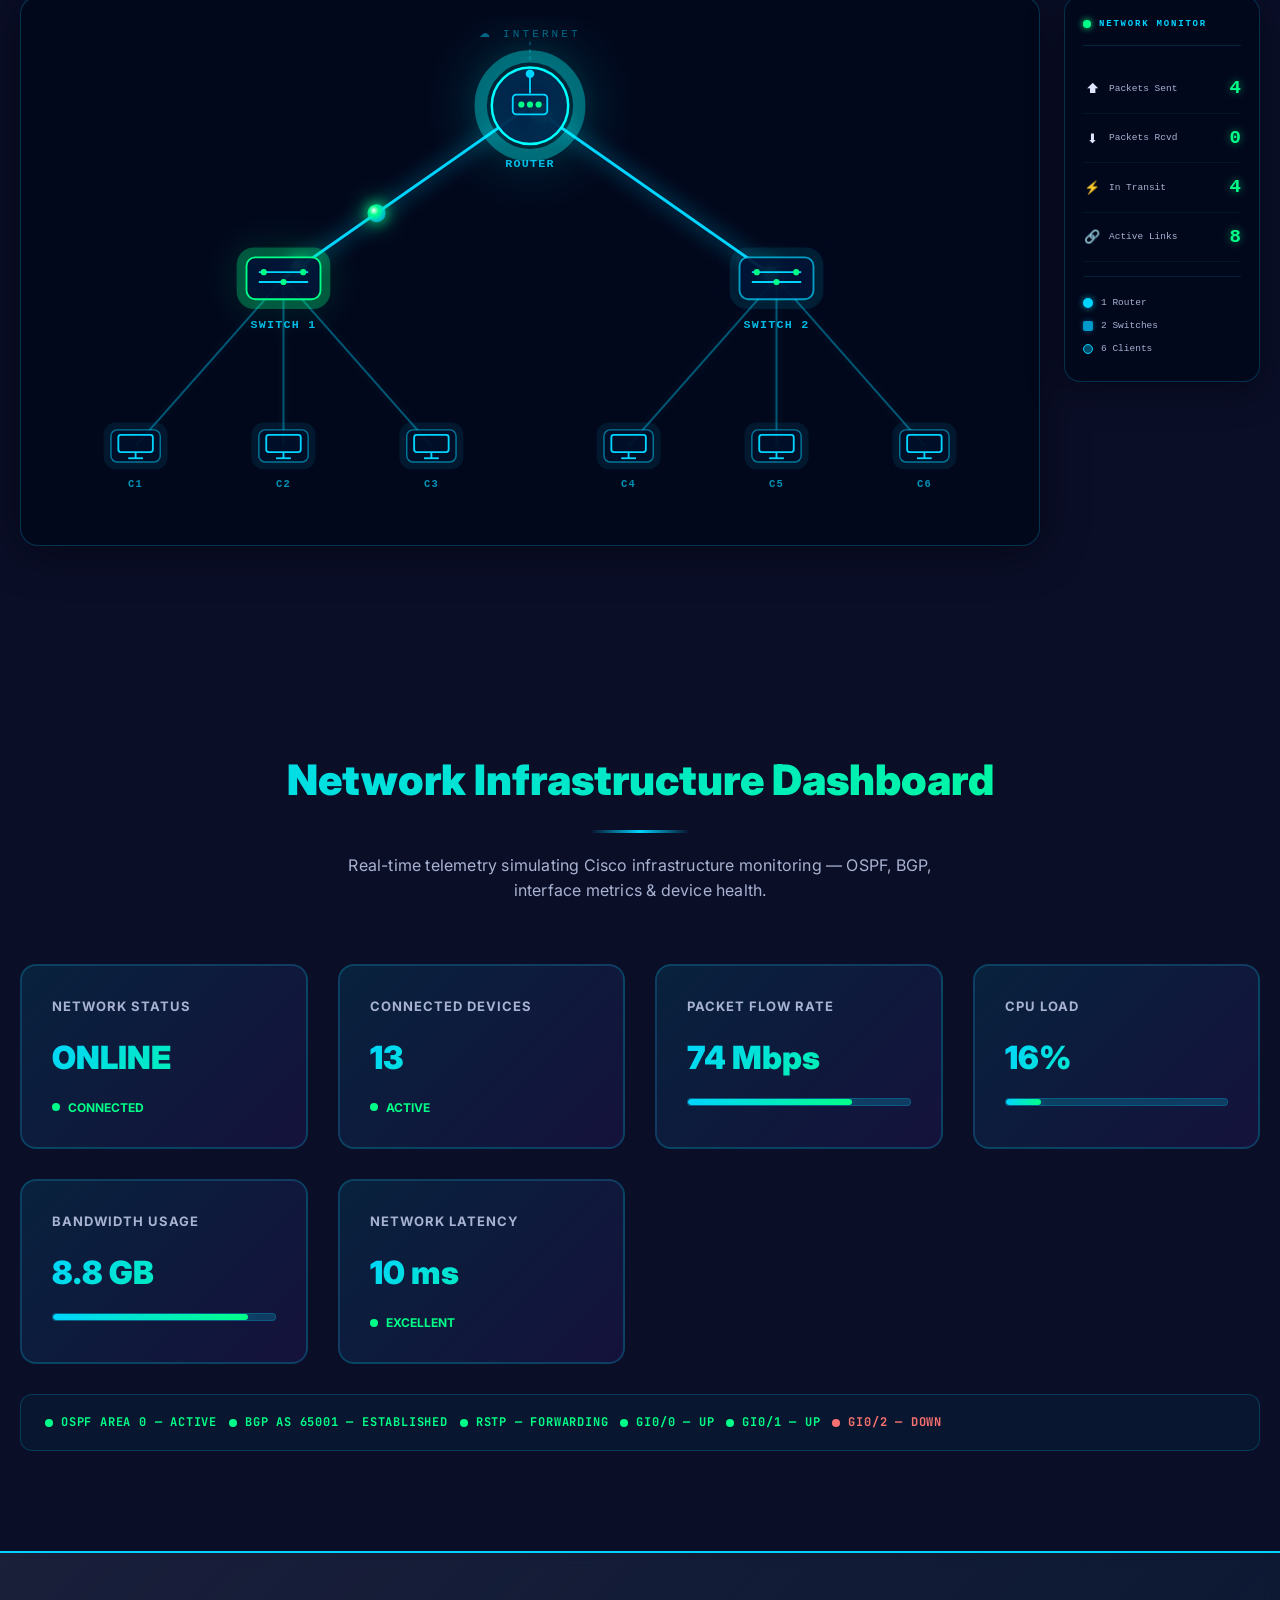
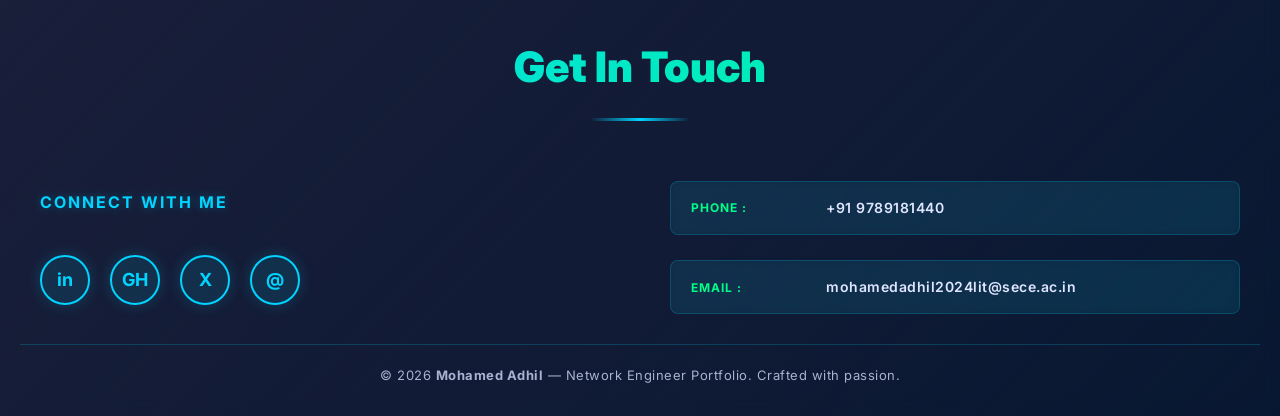
==== commit 95eaf4ec: "remove: delete Cisco IOS Terminal section completely" ====
--- a/index.html
+++ b/index.html
@@ -60,7 +60,6 @@
 <section id="projects"></section>
 <section id="network"></section>
 <section id="router-sim"></section>
-<section id="terminal"></section>
 <section id="dashboard"></section>
 </main>
 
@@ -99,7 +98,6 @@
 <script src="sections/components/network.js"></script>
 <script src="sections/components/dashboard.js"></script>
 <script src="sections/components/router-sim.js"></script>
-<script src="sections/components/terminal.js"></script>
 <script src="sections/components/binary-effect.js"></script>
 
 <script>
@@ -119,9 +117,6 @@
   if (id === 'router-sim') {
     setTimeout(() => initRouterSim?.(), 150);
   }
-  if (id === 'terminal') {
-    setTimeout(() => initTerminal?.(), 150);
-  }
 }
 
 // Load all sections, then scroll to top and init animations
@@ -132,7 +127,6 @@
   loadSection("projects", "sections/projects.html"),
   loadSection("network", "sections/network.html"),
   loadSection("router-sim",  "sections/router-sim.html"),
-  loadSection("terminal",    "sections/terminal.html"),
   loadSection("dashboard",   "sections/dashboard.html")
 ]).then(() => {
   // Force top after all sections have been injected
